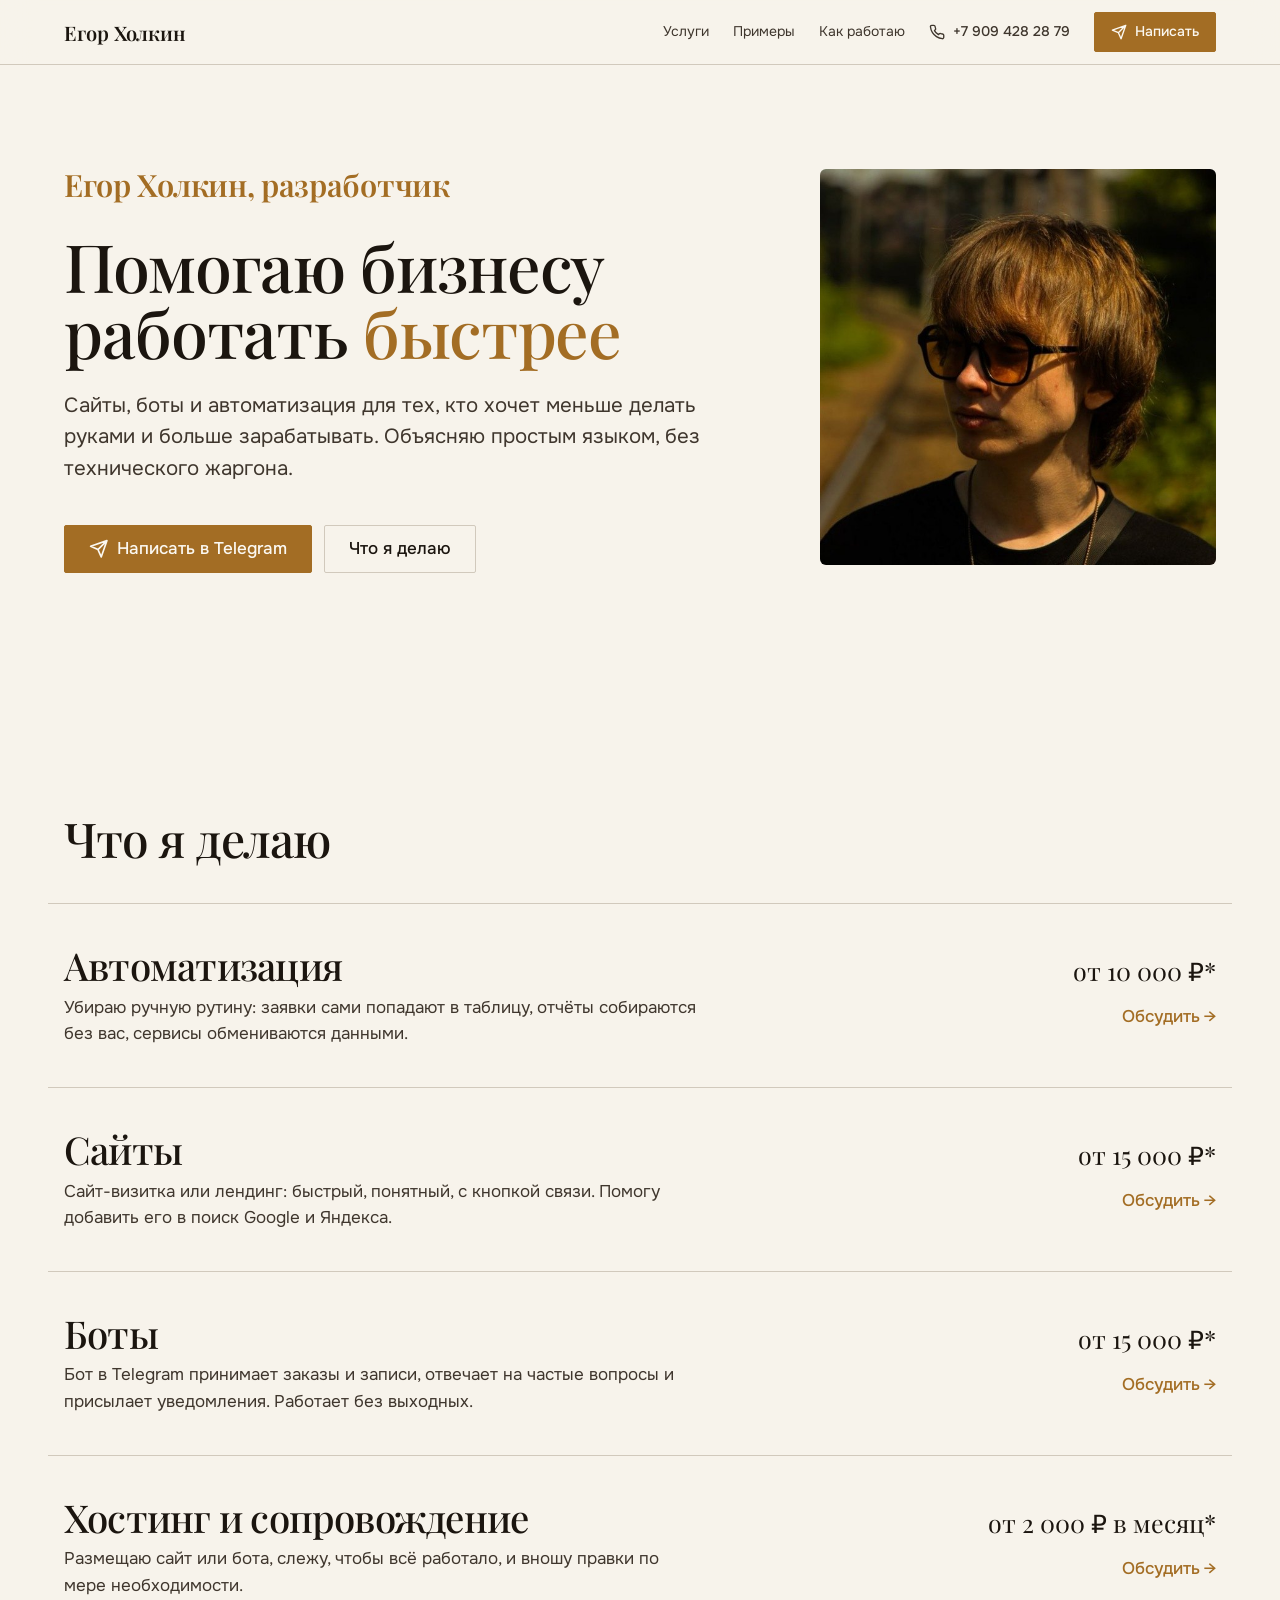
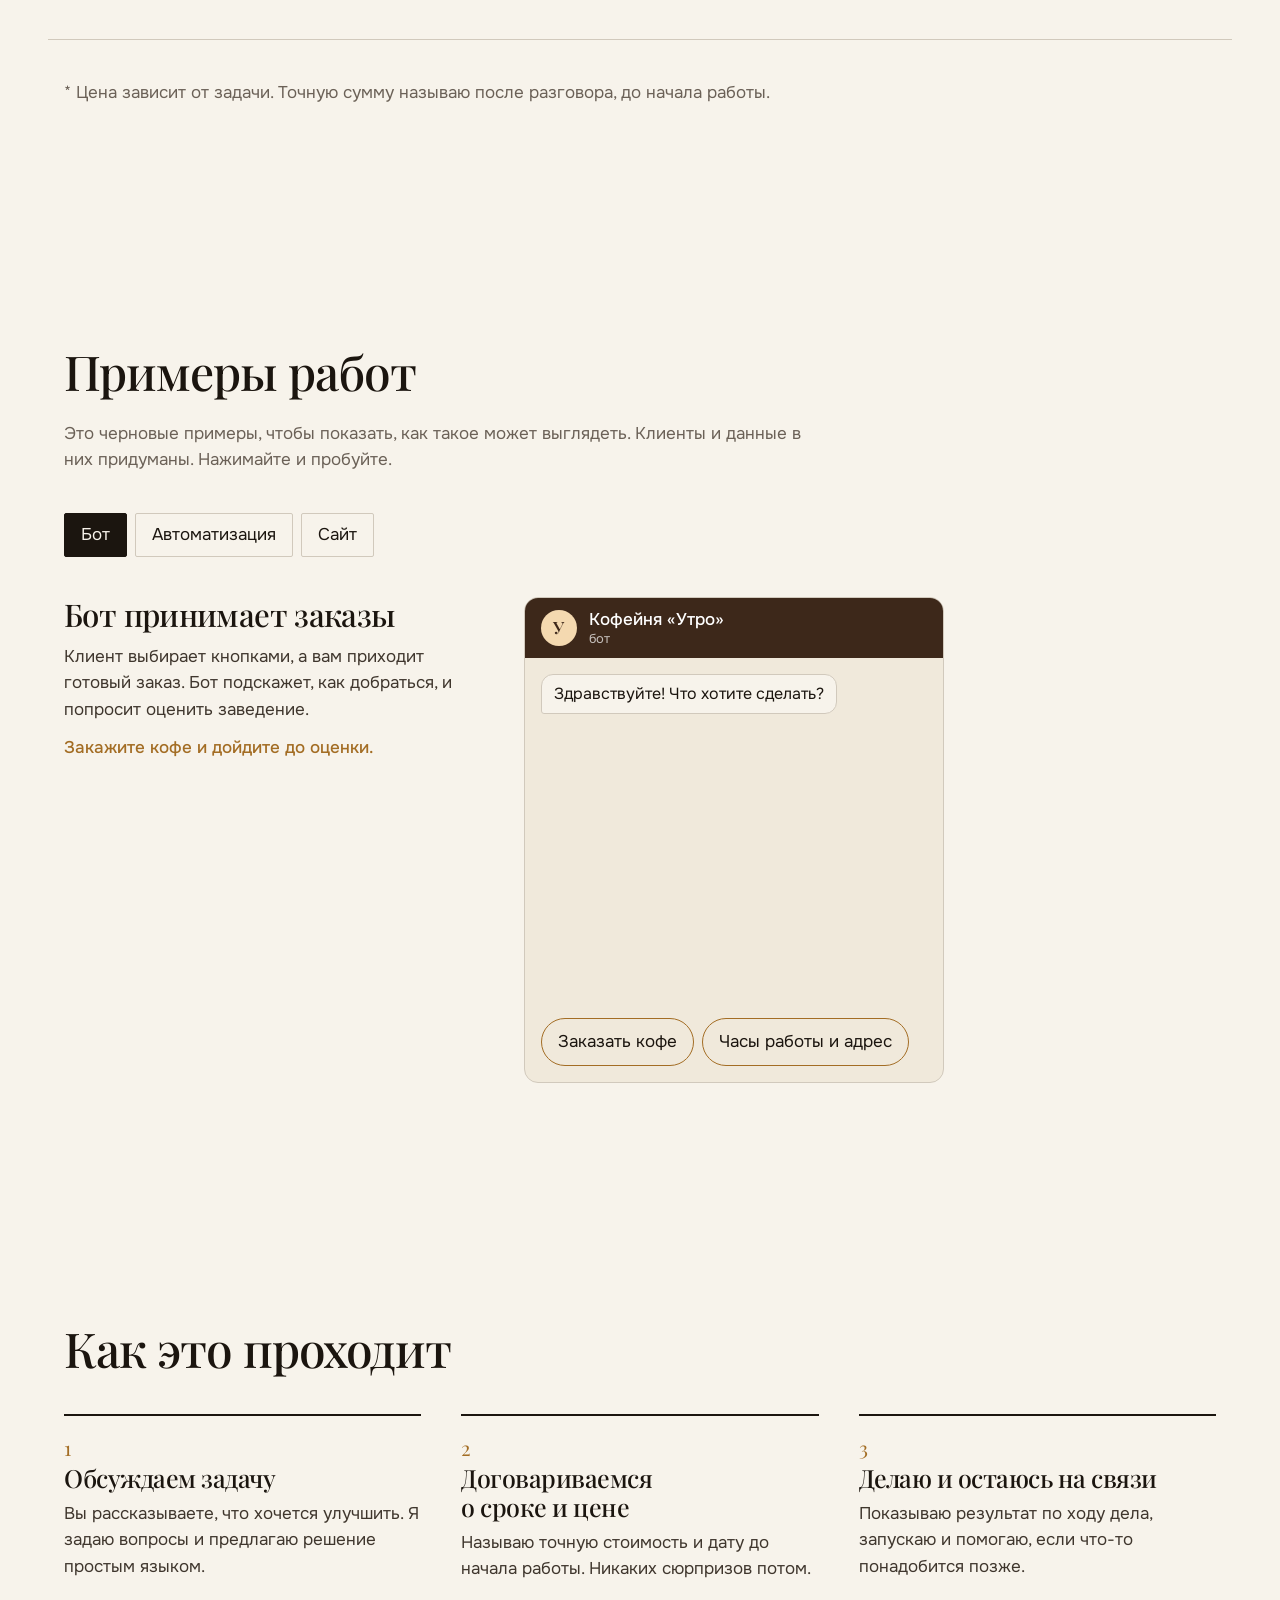
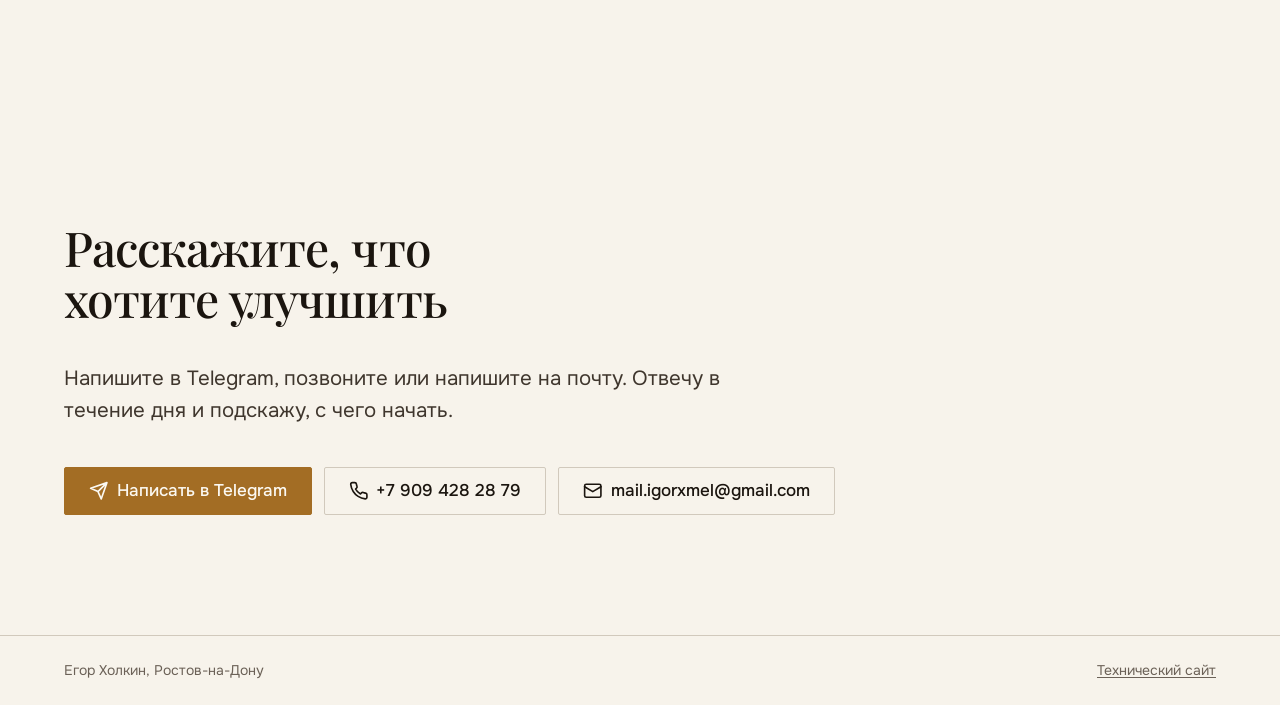
==== business/index.html @ 06a05d6a "Business mobile: two-line headline, demo-first examples, stepwise automation, phone-only site mock C" ====
<!doctype html>
<html lang="ru">
<head>
<meta charset="utf-8">
<meta name="viewport" content="width=device-width, initial-scale=1">
<title>Егор Холкин, разработчик. Помогаю бизнесу работать быстрее</title>
<meta name="description" content="Сайты, боты в Telegram, автоматизация и сопровождение для бизнеса. Объясняю простым языком, цену и срок называю до начала работы.">
<link rel="canonical" href="https://igorxmel.github.io/business/">
<meta property="og:type" content="website">
<meta property="og:url" content="https://igorxmel.github.io/business/">
<meta property="og:title" content="Егор Холкин, разработчик. Помогаю бизнесу работать быстрее">
<meta property="og:description" content="Сайты, боты в Telegram, автоматизация и сопровождение для бизнеса.">
<meta property="og:image" content="https://igorxmel.github.io/assets/og-business.jpg">
<meta property="og:site_name" content="IgorXmel">
<meta name="twitter:card" content="summary_large_image">
<meta name="twitter:image" content="https://igorxmel.github.io/assets/og-business.jpg">
<link rel="icon" href="/assets/favicon.png" type="image/png" sizes="96x96">
<link rel="apple-touch-icon" href="/assets/apple-touch-icon.png">
<link rel="preconnect" href="https://fonts.googleapis.com">
<link rel="preconnect" href="https://fonts.gstatic.com" crossorigin>
<link href="https://fonts.googleapis.com/css2?family=Libre+Bodoni:wght@400..700&family=Playfair+Display:wght@400..700&family=Onest:wght@400..600&family=Fraunces:opsz,wght@9..144,500..700&display=swap" rel="stylesheet">
<link rel="stylesheet" href="/scale.css?v=1793562772146"><link rel="stylesheet" href="/base.css?v=1793562772146"><link rel="stylesheet" href="/business/business.css?v=1793562772146">
<script>document.documentElement.classList.add('js')</script>
</head>
<body>
<svg width="0" height="0" style="position:absolute" aria-hidden="true" focusable="false"><symbol id="i-phone" viewBox="0 0 24 24" fill="none" stroke="currentColor" stroke-width="2" stroke-linecap="round" stroke-linejoin="round"><path d="M22 16.92v3a2 2 0 0 1-2.18 2 19.79 19.79 0 0 1-8.63-3.07 19.5 19.5 0 0 1-6-6 19.79 19.79 0 0 1-3.07-8.67A2 2 0 0 1 4.11 2h3a2 2 0 0 1 2 1.72 12.84 12.84 0 0 0 .7 2.81 2 2 0 0 1-.45 2.11L8.09 9.91a16 16 0 0 0 6 6l1.27-1.27a2 2 0 0 1 2.11-.45 12.84 12.84 0 0 0 2.81.7A2 2 0 0 1 22 16.92z"/></symbol><symbol id="i-tg" viewBox="0 0 24 24" fill="none" stroke="currentColor" stroke-width="2" stroke-linecap="round" stroke-linejoin="round"><path d="M22 2 11 13M22 2l-7 20-4-9-9-4 20-7z"/></symbol><symbol id="i-mail" viewBox="0 0 24 24" fill="none" stroke="currentColor" stroke-width="2" stroke-linecap="round" stroke-linejoin="round"><rect x="2" y="4" width="20" height="16" rx="2"/><path d="m22 7-10 6L2 7"/></symbol></svg>
<header class="nav"><div class="container nav-in"><a class="mark" href="#top">Егор Холкин</a><nav><a class="lnk" href="#services">Услуги</a><a class="lnk" href="#examples">Примеры</a><a class="lnk" href="#how">Как работаю</a><a class="nav-tel" href="tel:+79094282879" aria-label="Позвонить: +7 909 428 28 79"><svg class="ico" aria-hidden="true"><use href="#i-phone"/></svg><span>+7 909 428 28 79</span></a><a class="btn btn-sm" href="https://t.me/IgorXmel"><svg class="ico" aria-hidden="true"><use href="#i-tg"/></svg>Написать</a></nav></div></header><main><section class="hero" id="top"><div class="container hero-in"><div class="hero-text"><p class="eyebrow">Егор Холкин, разработчик</p><h1><span class="ln">Помогаю бизнесу</span><span class="ln">работать <span class="rot"><span class="rw on">быстрее</span><span class="rw" aria-hidden="true">надёжнее</span><span class="rw" aria-hidden="true">проще</span><span class="rw" aria-hidden="true">выгоднее</span><span class="rw" aria-hidden="true">спокойнее</span></span></span></h1><p class="lead">Сайты, боты и автоматизация для тех, кто хочет меньше делать руками и больше зарабатывать. Объясняю простым языком, без технического жаргона.</p><div class="actions"><a class="btn btn-primary" href="https://t.me/IgorXmel"><svg class="ico" aria-hidden="true"><use href="#i-tg"/></svg>Написать в Telegram</a><a class="btn" href="#services">Что я делаю</a></div></div><img class="photo" src="/assets/egor.jpg" width="640" height="640" alt="Егор Холкин"></div></section><section class="sec" id="services"><div class="container"><h2>Что я делаю</h2><ul class="svc"><li><h3>Автоматизация</h3><p>Убираю ручную рутину: заявки сами попадают в таблицу, отчёты собираются без вас, сервисы обмениваются данными.</p><div class="svc-side"><span class="price">от 10 000 ₽*</span><a class="ask" href="https://t.me/IgorXmel">Обсудить <span aria-hidden="true">→</span></a></div></li><li><h3>Сайты</h3><p>Сайт-визитка или лендинг: быстрый, понятный, с кнопкой связи. Помогу добавить его в поиск Google и Яндекса.</p><div class="svc-side"><span class="price">от 15 000 ₽*</span><a class="ask" href="https://t.me/IgorXmel">Обсудить <span aria-hidden="true">→</span></a></div></li><li><h3>Боты</h3><p>Бот в Telegram принимает заказы и записи, отвечает на частые вопросы и присылает уведомления. Работает без выходных.</p><div class="svc-side"><span class="price">от 15 000 ₽*</span><a class="ask" href="https://t.me/IgorXmel">Обсудить <span aria-hidden="true">→</span></a></div></li><li><h3>Хостинг и сопровождение</h3><p>Размещаю сайт или бота, слежу, чтобы всё работало, и вношу правки по мере необходимости.</p><div class="svc-side"><span class="price">от 2 000 ₽ в месяц*</span><a class="ask" href="https://t.me/IgorXmel">Обсудить <span aria-hidden="true">→</span></a></div></li></ul><p class="note">* Цена зависит от задачи. Точную сумму называю после разговора, до начала работы.</p></div></section><section class="sec" id="examples"><div class="container"><h2>Примеры работ</h2><p class="note-top">Это черновые примеры, чтобы показать, как такое может выглядеть. Клиенты и данные в них придуманы. Нажимайте и пробуйте.</p>
<div class="tabs" role="tablist" aria-label="Примеры работ">
<button type="button" role="tab" id="t-bot" aria-controls="p-bot" aria-selected="true">Бот</button>
<button type="button" role="tab" id="t-flow" aria-controls="p-flow" aria-selected="false" tabindex="-1">Автоматизация</button>
<button type="button" role="tab" id="t-site" aria-controls="p-site" aria-selected="false" tabindex="-1">Сайт</button>
</div>

<div class="panel" id="p-bot" role="tabpanel" aria-labelledby="t-bot"><div class="demo-text"><h3>Бот принимает заказы</h3><p>Клиент выбирает кнопками, а вам приходит готовый заказ. Бот подскажет, как добраться, и попросит оценить заведение.</p><p class="hint">Закажите кофе и дойдите до оценки.</p></div>
<div class="chat"><div class="chat-head"><span class="chat-ava">У</span><div>Кофейня «Утро»<small>бот</small></div></div><div class="chat-log" aria-live="polite"></div><div class="chat-keys"></div></div></div>

<div class="panel wide" id="p-flow" role="tabpanel" aria-labelledby="t-flow" hidden><div class="demo-text"><h3>Заявки идут сами</h3><p>Клиент оставляет заявку на сайте, она сама попадает в таблицу, а руководитель получает сообщение в Telegram с кнопками действий.</p></div>
<div class="flow"><p class="flow-hint">Нажмите «Записаться» на сайте.</p><div class="flow-tabs" role="group" aria-label="Шаги"><button type="button" class="on" data-i="0">1 Сайт</button><button type="button" data-i="1">2 Таблица</button><button type="button" data-i="2">3 Telegram</button></div><div class="flow-row">
<div class="card cur" style="--c:oklch(0.58 0.11 70)"><div class="card-h"><i></i>Сайт</div><div class="mini"><div class="mini-top"><b>Утро</b><span>Меню</span></div><h4>Дегустация в субботу</h4><div class="field">Анна</div><div class="field">+7 900 000 00 00</div><button type="button" class="mini-btn">Записаться</button></div></div>
<div class="wire"><i></i></div>
<div class="card" style="--c:#1e8e3e"><div class="card-h"><i></i>Таблица</div><div class="sheet"><div class="sheet-bar">Заявки</div><table><thead><tr><th>Имя</th><th>Телефон</th><th>Статус</th></tr></thead><tbody><tr><td>Игорь</td><td>+7 900 111 22 33</td><td><span class="tag">Принята</span></td></tr><tr><td>Мария</td><td>+7 900 444 55 66</td><td><span class="tag">Принята</span></td></tr></tbody></table></div></div>
<div class="wire"><i></i></div>
<div class="card" style="--c:#2aabee"><div class="card-h"><i></i>Telegram</div><div class="tg"><div class="tg-head">Бот заявок</div><div class="tg-log" aria-live="polite"></div></div></div>
</div><button type="button" class="flow-reset">Сначала</button></div></div>

<div class="panel" id="p-site" role="tabpanel" aria-labelledby="t-site" hidden><div class="demo-text"><h3>Сайт, который удобно читать</h3><p>Быстрый и понятный сайт с кнопкой связи. Одинаково хорошо выглядит на компьютере и на телефоне. Это пример кофейни, у вашего бизнеса будет свой стиль.</p><div class="seg" role="group" aria-label="Устройство"><button type="button" class="on" data-view="desktop" aria-pressed="true">Компьютер</button><button type="button" data-view="phone" aria-pressed="false">Телефон</button></div></div>
<div class="stage"><div class="browser" data-view="desktop"><div class="browser-bar"><i class="r"></i><i class="y"></i><i class="g"></i><span>utro-cafe.ru</span></div>
<div class="cafe"><div class="cafe-nav"><span class="cafe-logo"><svg viewBox="0 0 24 24" aria-hidden="true"><circle cx="12" cy="12" r="12" fill="#3b2417"/><path d="M7 10h9v3.500a4.500 4.500 0 0 1-9 0zM16 11h1.500a1.500 1.500 0 0 1 0 3H16" fill="none" stroke="#f4d9b0" stroke-width="1.600" stroke-linecap="round"/></svg>Утро</span><span class="cafe-links"><span>Меню</span><span>Адрес</span><span>Бронь</span></span></div>
<div class="cafe-hero"><div class="cafe-copy"><small>Кофейня у дома</small><h4>Кофе, который ждёшь с утра</h4><p>Обжариваем сами, варим за минуту и наливаем с улыбкой.</p><span class="cafe-btn">Заказать кофе</span></div><div class="cafe-pic"><svg class="cup" viewBox="0 0 120 110" aria-hidden="true" style="--coffee:#6b3f22"><path class="steam" d="M44 22c-6-8 6-12 0-20M60 24c-6-8 6-12 0-22M76 22c-6-8 6-12 0-20"/><ellipse cx="60" cy="98" rx="50" ry="9" fill="#e9dccb"/><path d="M26 44h68v22c0 18-12 30-34 30S26 84 26 66z" fill="#fff"/><path d="M94 52c14-2 18 18 0 22" fill="none" stroke="#fff" stroke-width="7" stroke-linecap="round"/><ellipse cx="60" cy="44" rx="34" ry="8" fill="#f3ebe0"/><ellipse cx="60" cy="45" rx="28" ry="5.5" fill="var(--coffee)"/><ellipse cx="60" cy="45" rx="20" ry="3.600" fill="#e9d3b4" opacity=".85"/></svg><i class="bean b1"></i><i class="bean b2"></i><i class="bean b3"></i></div></div>
<div class="cafe-menu"><div><svg class="cup" viewBox="0 0 120 110" aria-hidden="true" style="--coffee:#6b3f22"><path class="steam" d="M44 22c-6-8 6-12 0-20M60 24c-6-8 6-12 0-22M76 22c-6-8 6-12 0-20"/><ellipse cx="60" cy="98" rx="50" ry="9" fill="#e9dccb"/><path d="M26 44h68v22c0 18-12 30-34 30S26 84 26 66z" fill="#fff"/><path d="M94 52c14-2 18 18 0 22" fill="none" stroke="#fff" stroke-width="7" stroke-linecap="round"/><ellipse cx="60" cy="44" rx="34" ry="8" fill="#f3ebe0"/><ellipse cx="60" cy="45" rx="28" ry="5.5" fill="var(--coffee)"/><ellipse cx="60" cy="45" rx="20" ry="3.600" fill="#e9d3b4" opacity=".85"/></svg><b>Капучино</b><span>180 ₽</span></div><div><svg class="cup" viewBox="0 0 120 110" aria-hidden="true" style="--coffee:#8a5a36"><path class="steam" d="M44 22c-6-8 6-12 0-20M60 24c-6-8 6-12 0-22M76 22c-6-8 6-12 0-20"/><ellipse cx="60" cy="98" rx="50" ry="9" fill="#e9dccb"/><path d="M26 44h68v22c0 18-12 30-34 30S26 84 26 66z" fill="#fff"/><path d="M94 52c14-2 18 18 0 22" fill="none" stroke="#fff" stroke-width="7" stroke-linecap="round"/><ellipse cx="60" cy="44" rx="34" ry="8" fill="#f3ebe0"/><ellipse cx="60" cy="45" rx="28" ry="5.5" fill="var(--coffee)"/><path d="M60 41.5c-5 1.5-5 6 0 7 5-1 5-5.500 0-7z" fill="#f6e7d2" opacity=".9"/></svg><b>Латте</b><span>210 ₽</span></div><div><svg class="cup" viewBox="0 0 120 110" aria-hidden="true" style="--coffee:#2e1a10"><path class="steam" d="M44 22c-6-8 6-12 0-20M60 24c-6-8 6-12 0-22M76 22c-6-8 6-12 0-20"/><ellipse cx="60" cy="98" rx="50" ry="9" fill="#e9dccb"/><path d="M26 44h68v22c0 18-12 30-34 30S26 84 26 66z" fill="#fff"/><path d="M94 52c14-2 18 18 0 22" fill="none" stroke="#fff" stroke-width="7" stroke-linecap="round"/><ellipse cx="60" cy="44" rx="34" ry="8" fill="#f3ebe0"/><ellipse cx="60" cy="45" rx="28" ry="5.5" fill="var(--coffee)"/></svg><b>Эспрессо</b><span>140 ₽</span></div></div>
<div class="cafe-info"><span><svg viewBox="0 0 24 24" aria-hidden="true"><path d="M12 21s-7-6.200-7-11a7 7 0 0 1 14 0c0 4.800-7 11-7 11z"/><circle cx="12" cy="10" r="2.500"/></svg>ул. Садовая, 5</span><span><svg viewBox="0 0 24 24" aria-hidden="true"><circle cx="12" cy="12" r="9"/><path d="M12 7v5l3 2"/></svg>8:00 – 21:00</span><span><svg viewBox="0 0 24 24" aria-hidden="true"><path d="M22 16.920v3a2 2 0 0 1-2.180 2 19.790 19.790 0 0 1-8.630-3.070 19.500 19.500 0 0 1-6-6A19.790 19.790 0 0 1 2.120 4.180 2 2 0 0 1 4.110 2h3a2 2 0 0 1 2 1.720c.13.960.36 1.900.7 2.810a2 2 0 0 1-.45 2.110L8.090 9.910a16 16 0 0 0 6 6l1.270-1.270a2 2 0 0 1 2.110-.45c.91.340 1.850.570 2.810.700A2 2 0 0 1 22 16.920z"/></svg>+7 900 000 00 00</span></div></div></div></div></div>
</div></section><section class="sec" id="how"><div class="container"><h2>Как это проходит</h2><ol class="steps"><li style="--d:0ms"><span class="idx">1</span><h3>Обсуждаем задачу</h3><p>Вы рассказываете, что хочется улучшить. Я задаю вопросы и предлагаю решение простым языком.</p></li><li style="--d:160ms"><span class="idx">2</span><h3>Договариваемся о сроке и цене</h3><p>Называю точную стоимость и дату до начала работы. Никаких сюрпризов потом.</p></li><li style="--d:320ms"><span class="idx">3</span><h3>Делаю и остаюсь на связи</h3><p>Показываю результат по ходу дела, запускаю и помогаю, если что-то понадобится позже.</p></li></ol></div></section><section class="sec cta" id="contact"><div class="container"><h2>Расскажите, что хотите улучшить</h2><p class="lead">Напишите в Telegram, позвоните или напишите на почту. Отвечу в течение дня и подскажу, с чего начать.</p><div class="actions"><a class="btn btn-primary" href="https://t.me/IgorXmel"><svg class="ico" aria-hidden="true"><use href="#i-tg"/></svg>Написать в Telegram</a><a class="btn" href="tel:+79094282879"><svg class="ico" aria-hidden="true"><use href="#i-phone"/></svg>+7 909 428 28 79</a><a class="btn" href="mailto:mail.igorxmel@gmail.com"><svg class="ico" aria-hidden="true"><use href="#i-mail"/></svg>mail.igorxmel@gmail.com</a></div></div></section></main><footer class="foot"><div class="container foot-in"><span>Егор Холкин, Ростов-на-Дону</span><a href="/">Технический сайт</a></div></footer><div class="dock" id="dock"><a class="btn btn-primary" href="https://t.me/IgorXmel"><svg class="ico" aria-hidden="true"><use href="#i-tg"/></svg>Написать</a><a class="btn dock-tel" href="tel:+79094282879" aria-label="Позвонить: +7 909 428 28 79"><svg class="ico" aria-hidden="true"><use href="#i-phone"/></svg><span>Позвонить</span></a></div>
<script src="/business/business.js?v=1793562772146"></script>
</body>
</html>
---- scale.css ----
:root {
  --space-3xs: 2px; --space-2xs: 4px; --space-xs: 8px; --space-sm: 12px; --space-md: 16px; --space-lg: 24px; --space-xl: 40px; --space-2xl: 64px; --space-3xl: 96px; --space-4xl: 144px;
  --text-xs: 0.8125rem; --text-sm: 0.875rem; --text-md: 1rem; --text-lg: 1.25rem; --text-xl: 1.5625rem; --text-2xl: 1.953rem; --text-3xl: 2.441rem;
  --text-display-s: clamp(2.25rem, 4vw + 0.5rem, 3.75rem); --text-display: clamp(2.75rem, 5vw + 1rem, 5.25rem);
  --text-section: clamp(2rem, 2.5vw + 1rem, 3.5rem); --text-title: clamp(1.25rem, 0.75vw + 0.875rem, 1.625rem); --text-lead: clamp(1.125rem, 0.35vw + 1rem, 1.375rem);
  --ease-out: cubic-bezier(0.16, 1, 0.3, 1); --ease-in: cubic-bezier(0.7, 0, 0.84, 0); --ease-in-out: cubic-bezier(0.65, 0, 0.35, 1);
  --dur-micro: 120ms; --dur-short: 220ms; --dur-long: 420ms;
  --container: 1440px; --gutter: 64px; --gap-columns: 32px; --section-gap-s: 120px; --section-gap: 144px; --section-gap-l: 176px;
  --z-base: 1; --z-raised: 10; --z-dropdown: 100; --z-sticky: 200; --z-sticky-nav: 300; --z-modal: 400; --z-toast: 500; --z-tooltip: 600;
  --radius-card: 2px; --radius-pill: 999px; --rule-hair: 1px; --shadow-card: none;
  --tracking-display: -0.02em;
}
---- base.css ----
*, *::before, *::after { box-sizing: border-box; }
html, body { overflow-x: clip; }
html { scrollbar-color: var(--color-muted) var(--color-paper); scroll-padding-top: var(--space-3xl); }
body { margin: 0; background: var(--color-paper); color: var(--color-ink); font-family: var(--font-body); font-size: var(--text-md); line-height: 1.55; -webkit-font-smoothing: antialiased; caret-color: var(--color-accent); }
::selection { background: color-mix(in oklab, var(--color-accent) 22%, transparent); color: var(--color-ink); }
:focus-visible { outline: 2px solid var(--color-focus); outline-offset: 2px; }
a { color: inherit; text-decoration-thickness: 1px; text-underline-offset: 0.16em; }
h1, h2, h3 { margin: 0; font-family: var(--font-display); font-synthesis: none; overflow-wrap: break-word; min-width: 0; text-wrap: balance; }
p { margin: 0; text-wrap: pretty; }
p:not([class]) { max-width: 65ch; }
img, video { max-width: 100%; height: auto; display: block; }
svg { display: block; }
[hidden] { display: none !important; }
button, input, select, textarea { font: inherit; }
.container { width: 100%; max-width: var(--container); margin-inline: auto; padding-inline: var(--gutter); box-sizing: border-box; }
.num, .figure, td.num { font-variant-numeric: tabular-nums; }
.visually-hidden { position: absolute; width: 1px; height: 1px; overflow: hidden; clip-path: inset(50%); white-space: nowrap; }
[data-slot] { position: relative; overflow: hidden; background: linear-gradient(160deg, var(--color-paper-2, var(--color-paper)), var(--color-paper-3, var(--color-paper))); }
[data-slot] > img { position: absolute; inset: 0; width: 100%; height: 100%; object-fit: cover; z-index: 1; }
[data-slot]:has(> img) > :not(img):not([data-keep]) { display: none !important; }
@media (max-width: 60rem) { :root { --gutter: 24px; --section-gap-s: 80px; --section-gap: 96px; --section-gap-l: 120px; } }
@media (max-width: 40rem) { :root { --gutter: 16px; --section-gap-s: 56px; --section-gap: 72px; --section-gap-l: 96px; --gap-columns: 16px; } }
@media (prefers-reduced-motion: reduce) { *:not(.keep-motion), *:not(.keep-motion)::before, *:not(.keep-motion)::after { animation-duration: 0.01ms !important; animation-iteration-count: 1 !important; transition-duration: 0.01ms !important; scroll-behavior: auto !important; } }
---- business/business.css ----
:root { --font-display: "Playfair Display", "Libre Bodoni", ui-serif, serif; --font-body: "Onest", ui-sans-serif, sans-serif; --radius-btn: 2px;
  --color-paper: oklch(0.965 0.012 85); --color-paper-2: oklch(0.935 0.02 82); --color-ink: oklch(0.2 0.015 70); --color-ink-2: oklch(0.34 0.02 70); --color-muted: oklch(0.5 0.02 70); --color-rule: oklch(0.84 0.02 80); --color-accent: oklch(0.58 0.11 70); --color-accent-ink: oklch(0.98 0.01 85); --color-focus: oklch(0.5 0.14 70); }
body { font-size: 1.0625rem; }
h1, h2, h3 { font-weight: 500; letter-spacing: -0.02em; }
.btn { display: inline-flex; align-items: center; min-height: 48px; padding: 0 var(--space-lg); border: 1px solid var(--color-rule); border-radius: var(--radius-btn); color: var(--color-ink); text-decoration: none; font-weight: 500; transition: background var(--dur-short), border-color var(--dur-short); }
.btn:hover { border-color: var(--color-accent); }
.btn-primary { background: var(--color-accent); border-color: var(--color-accent); color: var(--color-accent-ink); }
.btn-primary:hover { background: color-mix(in oklab, var(--color-accent) 88%, white); }
.btn-sm { min-height: 40px; padding: 0 var(--space-md); background: var(--color-accent); border-color: var(--color-accent); color: var(--color-accent-ink); }

.nav { position: sticky; top: 0; z-index: 10; background: color-mix(in oklab, var(--color-paper) 82%, transparent); -webkit-backdrop-filter: blur(16px); backdrop-filter: blur(16px); border-bottom: 1px solid var(--color-rule); }
.nav-in { display: flex; align-items: center; justify-content: space-between; min-height: 64px; }
.nav nav { display: flex; align-items: center; gap: var(--space-lg); font-size: var(--text-sm); }
.nav nav a:not(.btn) { text-decoration: none; color: var(--color-ink-2); }
.mark { font-family: var(--font-display); font-weight: 600; font-size: 1.25rem; text-decoration: none; }
@media (max-width: 40rem) { .nav nav a:not(.btn) { display: none; } }

.hero { padding-block: var(--space-3xl) var(--section-gap-s); }
.hero-in { display: grid; grid-template-columns: 7fr 4fr; gap: var(--space-2xl); align-items: center; }
.eyebrow { color: var(--color-accent); font-weight: 500; margin-bottom: var(--space-md); }
.hero h1 { font-size: clamp(2.6rem, 5.2vw, 5rem); line-height: 1; }
.lead { margin-top: var(--space-lg); font-size: var(--text-lead); color: var(--color-ink-2); max-width: 36em; }
.actions { display: flex; flex-wrap: wrap; gap: var(--space-sm); margin-top: var(--space-xl); }
.photo { width: 100%; aspect-ratio: 1; object-fit: cover; border-radius: 6px; }
@media (max-width: 48rem) { .hero { padding-block: var(--space-xl) var(--space-2xl); } .hero-in { grid-template-columns: 1fr; gap: var(--space-xl); } .photo { max-width: 260px; order: -1; } .actions .btn { flex: 1 1 100%; justify-content: center; } }

.sec { padding-block: var(--section-gap-s); }
.sec h2 { font-size: var(--text-section); line-height: 1.05; margin-bottom: var(--space-xl); }
.svc, .steps { list-style: none; margin: 0; padding: 0; }
.svc p, .steps p { color: var(--color-ink-2); margin-top: var(--space-xs); }
.idx { font-family: var(--font-display); color: var(--color-accent); font-size: var(--text-lg); }
.note { margin-top: var(--space-xl); color: var(--color-muted); }
.cta h2 { max-width: 14em; }
.foot { border-top: 1px solid var(--color-rule); padding-block: var(--space-lg); color: var(--color-muted); font-size: var(--text-sm); }
.foot-in { display: flex; justify-content: space-between; gap: var(--space-md); flex-wrap: wrap; }

.svc li { display: grid; grid-template-columns: 1fr auto; column-gap: var(--space-xl); padding-block: var(--space-xl); border-top: 1px solid var(--color-rule); }
.svc li:last-child { border-bottom: 1px solid var(--color-rule); }
.svc .idx { display: none; }
.svc h3 { font-size: clamp(1.75rem, 3vw, 2.75rem); line-height: 1.1; grid-column: 1; }
.svc p { grid-column: 1; max-width: 38em; }
.svc .price { grid-column: 2; grid-row: 1 / span 2; align-self: center; font-family: var(--font-display); font-size: var(--text-xl); }
.steps { display: grid; grid-template-columns: repeat(3, 1fr); gap: var(--space-xl); }
.steps li { padding-top: var(--space-md); border-top: 2px solid var(--color-ink); }
.steps h3 { font-size: var(--text-xl); line-height: 1.15; }
@media (max-width: 48rem) { .svc li { grid-template-columns: 1fr; } .svc .price { grid-column: 1; grid-row: auto; margin-top: var(--space-sm); } .steps { grid-template-columns: 1fr; gap: var(--space-lg); } .svc li { padding-block: var(--space-lg); } }

.eyebrow { font-family: var(--font-display); font-weight: 600; font-size: clamp(1.5rem, 2.4vw, 2.25rem); letter-spacing: -0.01em; margin-bottom: var(--space-lg); }
.rot { display: inline-grid; vertical-align: bottom; color: var(--color-accent); }
.rw { grid-area: 1 / 1; opacity: 0; transform: translateY(0.35em); transition: opacity 420ms var(--ease-out), transform 420ms var(--ease-out); }
.rw.on { opacity: 1; transform: none; }
.rw.out { opacity: 0; transform: translateY(-0.35em); }
.actions .btn { white-space: nowrap; }
/* значки */
.ico { width: 1.15em; height: 1.15em; flex: none; }
.btn { gap: var(--space-xs); }
.nav-tel { display: inline-flex; align-items: center; gap: var(--space-xs); color: var(--color-ink); font-weight: 500; text-decoration: none; white-space: nowrap; }
.nav-tel:hover { color: var(--color-accent); }
@media (max-width: 40rem) { .nav nav a.lnk { display: none; } .nav nav a.nav-tel { display: inline-flex; } .nav-tel span { display: none; } .nav-tel { justify-content: center; width: 40px; height: 40px; border: 1px solid var(--color-rule); border-radius: var(--radius-btn); } .nav nav { gap: var(--space-sm); } }
@media (max-width: 64rem) and (min-width: 40.01rem) { .nav nav a.lnk { display: none; } }

/* появление */
.js .rv { opacity: 0; transform: translateY(18px); transition: opacity 700ms var(--ease-out), transform 700ms var(--ease-out); transition-delay: var(--d, 0ms); }
.js .rv.in { opacity: 1; transform: none; }
@media (prefers-reduced-motion: reduce) { .js .rv { opacity: 1; transform: none; transition: none; } }

/* услуги: подсветка строки и «Обсудить» */
.svc-side { grid-column: 2; grid-row: 1 / span 2; align-self: center; display: grid; justify-items: end; gap: var(--space-2xs); }
.svc .svc-side .price { grid-column: auto; grid-row: auto; }
.ask { display: inline-flex; align-items: center; gap: var(--space-2xs); min-height: 44px; color: var(--color-accent); font-weight: 500; text-decoration: none; }
.ask span { transition: transform var(--dur-short) var(--ease-out); }
.ask:hover span { transform: translateX(4px); }
.svc li { margin-inline: calc(var(--space-md) * -1); padding-inline: var(--space-md); transition: background var(--dur-short) var(--ease-out); }
.svc h3 { transition: color var(--dur-short) var(--ease-out); }
@media (hover: hover) { .svc li:hover { background: color-mix(in oklab, var(--color-accent) 7%, transparent); } .svc li:hover h3 { color: var(--color-accent); } }
@media (max-width: 48rem) { .svc-side { grid-column: 1; grid-row: auto; justify-items: start; margin-top: var(--space-sm); } }

/* шаги: линия заполняется */
.steps li { position: relative; border-top: 2px solid var(--color-rule); }
.steps li::before { content: ""; position: absolute; left: 0; right: 0; top: -2px; height: 2px; background: var(--color-ink); transform: scaleX(0); transform-origin: left; transition: transform 900ms var(--ease-out); transition-delay: var(--d, 0ms); }
.steps li.in::before, html:not(.js) .steps li::before { transform: none; }
@media (prefers-reduced-motion: reduce) { .steps li::before { transform: none; transition: none; } }

/* примеры */
.note-top { margin: calc(var(--space-md) * -1) 0 var(--space-xl); color: var(--color-muted); max-width: 44em; }
.tabs { display: flex; flex-wrap: wrap; gap: var(--space-xs); margin-bottom: var(--space-xl); }
.tabs button, .seg button { font: inherit; cursor: pointer; border: 1px solid var(--color-rule); background: transparent; color: var(--color-ink); border-radius: var(--radius-btn); min-height: 44px; padding: 0 var(--space-md); transition: background var(--dur-short) var(--ease-out), border-color var(--dur-short) var(--ease-out), color var(--dur-short) var(--ease-out); }
.tabs button:hover, .seg button:hover { border-color: var(--color-accent); }
.tabs button[aria-selected="true"], .seg button.on { background: var(--color-ink); border-color: var(--color-ink); color: var(--color-paper); }
.panel { display: grid; grid-template-columns: 4fr 7fr; gap: var(--space-2xl); align-items: start; }
.panel.wide { grid-template-columns: 1fr; gap: var(--space-xl); }
.panel.wide .demo-text { max-width: 44em; }
.panel[hidden] { display: none; }
.demo-text h3 { font-size: var(--text-2xl); line-height: 1.1; }
.demo-text p { margin-top: var(--space-sm); color: var(--color-ink-2); }
.demo-text .hint { color: var(--color-accent); font-weight: 500; }
@media (max-width: 60rem) { .panel { grid-template-columns: 1fr; gap: var(--space-lg); } }
@keyframes pop { from { opacity: 0; transform: translateY(8px) scale(.98); } }

/* бот */
.chat { max-width: 420px; width: 100%; border: 1px solid var(--color-rule); border-radius: 14px; background: var(--color-paper-2); overflow: hidden; }
.chat-head { display: flex; align-items: center; gap: var(--space-sm); padding: var(--space-sm) var(--space-md); background: oklch(0.3 0.04 55); color: #fff; font-weight: 500; line-height: 1.2; }
.chat-head small { display: block; opacity: .7; font-weight: 400; font-size: var(--text-xs); }
.chat-ava { display: grid; place-items: center; width: 36px; height: 36px; border-radius: 50%; background: #f4d9b0; color: oklch(0.3 0.04 55); font-family: "Fraunces", var(--font-display); font-weight: 600; }
.chat-log { display: flex; flex-direction: column; gap: var(--space-xs); padding: var(--space-md); height: 360px; overflow-y: auto; }
.msg { max-width: 84%; padding: var(--space-xs) var(--space-sm); border-radius: 12px; line-height: 1.4; font-size: var(--text-md); animation: pop 280ms var(--ease-out) both; }
.msg.bot { align-self: flex-start; background: var(--color-paper); border: 1px solid var(--color-rule); border-bottom-left-radius: 3px; }
.msg.me { align-self: flex-end; background: var(--color-accent); color: var(--color-accent-ink); border-bottom-right-radius: 3px; }
.msg.typing { color: var(--color-muted); letter-spacing: .15em; }
.msg.mapmsg { padding: 4px; width: 84%; }
.map { display: block; width: 100%; height: auto; border-radius: 9px; }
.map-cap { display: flex; justify-content: space-between; gap: var(--space-xs); padding: var(--space-2xs) var(--space-2xs) 2px; font-size: var(--text-sm); }
.map-cap span { color: var(--color-muted); }
.chat-keys { display: flex; flex-wrap: wrap; gap: var(--space-xs); padding: 0 var(--space-md) var(--space-md); min-height: 64px; }
.chat-keys button { font: inherit; cursor: pointer; min-height: 44px; padding: 0 var(--space-md); border: 1px solid var(--color-accent); border-radius: 999px; background: transparent; color: var(--color-ink); transition: background var(--dur-short) var(--ease-out); }
.chat-keys button:hover { background: color-mix(in oklab, var(--color-accent) 14%, transparent); }
.chat-keys .star { color: oklch(0.55 0.13 75); }

/* автоматизация */
.flow-row { display: grid; grid-template-columns: 1fr 44px 1fr 44px 1fr; align-items: stretch; }
.card { --c: var(--color-accent); display: flex; flex-direction: column; border: 1px solid var(--color-rule); border-radius: 10px; background: var(--color-paper-2); overflow: hidden; transition: border-color 300ms var(--ease-out), box-shadow 300ms var(--ease-out); }
.card.on { border-color: var(--c); box-shadow: 0 0 0 3px color-mix(in oklab, var(--c) 22%, transparent); }
.card-h { display: flex; align-items: center; gap: var(--space-xs); padding: var(--space-xs) var(--space-md); font-size: var(--text-sm); font-weight: 500; color: var(--color-ink-2); border-bottom: 1px solid var(--color-rule); }
.card-h i { width: 10px; height: 10px; border-radius: 50%; background: var(--c); }
.wire { align-self: center; position: relative; height: 2px; background: var(--color-rule); }
.wire i { position: absolute; left: 0; top: -4px; width: 10px; height: 10px; border-radius: 50%; background: var(--color-accent); opacity: 0; }
.wire.go i { animation: travel 700ms var(--ease-in-out) both; }
@keyframes travel { 0% { left: 0; opacity: 1; } 100% { left: calc(100% - 10px); opacity: 1; } }
@keyframes travel-v { 0% { top: 0; opacity: 1; } 100% { top: calc(100% - 10px); opacity: 1; } }

.mini { flex: 1; display: grid; align-content: start; gap: var(--space-xs); margin: var(--space-md); padding: var(--space-md); border-radius: 8px; background: #fffaf2; color: #3b2417; }
.mini-top { display: flex; justify-content: space-between; font-size: var(--text-xs); color: #8a6d55; }
.mini-top b { font-family: "Fraunces", var(--font-display); font-size: var(--text-md); color: #3b2417; }
.mini h4 { margin: var(--space-2xs) 0; font-family: "Fraunces", var(--font-display); font-weight: 600; font-size: var(--text-lg); line-height: 1.15; }
.field { padding: 9px 12px; border: 1px solid #e6d6c1; border-radius: 6px; background: #fff; font-size: var(--text-sm); }
.mini-btn { font: inherit; font-weight: 600; cursor: pointer; min-height: 44px; border: 0; border-radius: 6px; background: #3b2417; color: #fff; transition: background var(--dur-short) var(--ease-out), transform var(--dur-short) var(--ease-out); }
.mini-btn:hover:not(:disabled) { background: #55341f; transform: translateY(-1px); }
.mini-btn:disabled { background: #2e8b57; cursor: default; }

.sheet { flex: 1; margin: var(--space-md); border: 1px solid #cfe3d4; border-radius: 6px; background: #fff; color: #1f2a22; overflow: hidden; font-size: var(--text-sm); }
.sheet-bar { padding: 8px 12px; background: #e7f4ea; color: #1e6b36; font-weight: 600; font-size: var(--text-xs); }
.sheet table { width: 100%; border-collapse: collapse; }
.sheet th, .sheet td { padding: 8px 10px; text-align: left; border-bottom: 1px solid #e5eee7; white-space: nowrap; }
.sheet th { font-weight: 500; color: #5b6b60; font-size: var(--text-xs); background: #f6faf7; }
.tag { display: inline-block; padding: 2px 8px; border-radius: 999px; background: #e7f4ea; color: #1e6b36; font-size: var(--text-xs); font-weight: 500; transition: background 300ms, color 300ms; }
.tag.new { background: #fff3d6; color: #8a5a00; }
.row-new td { animation: land 800ms var(--ease-out) both; }
.row-new { background: #fffbea; }
@keyframes land { 0% { opacity: 0; transform: translate(-60px, -26px) scale(.92); } 60% { opacity: 1; } 100% { transform: none; } }

.tg { flex: 1; display: flex; flex-direction: column; margin: var(--space-md); border-radius: 8px; background: #e9f1f7; color: #17212b; min-height: 200px; overflow: hidden; }
.tg-head { padding: 8px 12px; background: #2aabee; color: #fff; font-size: var(--text-sm); font-weight: 500; }
.tg-log { flex: 1; display: flex; flex-direction: column; gap: 6px; padding: var(--space-sm); }
.tg-msg { align-self: flex-start; max-width: 92%; padding: 8px 10px; border-radius: 10px 10px 10px 3px; background: #fff; font-size: var(--text-sm); line-height: 1.4; animation: pop 320ms var(--ease-out) both; box-shadow: 0 1px 1px #0001; }
.tg-msg b { display: block; margin-bottom: 2px; }
.tg-keys { display: flex; gap: 6px; align-self: stretch; animation: pop 320ms var(--ease-out) both; }
.tg-keys button { flex: 1; font: inherit; font-size: var(--text-sm); font-weight: 500; cursor: pointer; min-height: 40px; border: 0; border-radius: 8px; background: #2aabee22; color: #1b7fb4; transition: background var(--dur-short) var(--ease-out); }
.tg-keys button:hover { background: #2aabee38; }
.flow-reset { margin-top: var(--space-md); font: inherit; background: none; border: 0; padding: var(--space-xs) 0; min-height: 44px; color: var(--color-muted); cursor: pointer; text-decoration: underline; text-underline-offset: 0.2em; }
.flow-reset:hover { color: var(--color-ink); }
@media (max-width: 60rem) { .flow-row { grid-template-columns: 1fr; } .wire { width: 2px; height: 32px; margin-left: 24px; } .wire i { left: -4px; top: 0; } .wire.go i { animation-name: travel-v; } }

/* сайт */
.seg { display: inline-flex; margin-top: var(--space-md); }
.seg button:first-child { border-radius: var(--radius-btn) 0 0 var(--radius-btn); }
.seg button:last-child { border-radius: 0 var(--radius-btn) var(--radius-btn) 0; margin-left: -1px; }
.stage { display: flex; justify-content: center; padding: var(--space-lg); border-radius: 8px; background: var(--color-paper-2); border: 1px solid var(--color-rule); }
.browser { width: 100%; max-width: 680px; border: 1px solid #d9d4cc; border-radius: 10px; background: #fff; overflow: hidden; box-shadow: 0 10px 30px #0000001a; transition: max-width 500ms var(--ease-out); }
.browser[data-view="phone"] { max-width: 300px; }
.browser-bar { display: flex; align-items: center; gap: 7px; padding: 10px var(--space-sm); background: #f1eee9; border-bottom: 1px solid #e2ddd5; }
.browser-bar i { width: 12px; height: 12px; border-radius: 50%; }
.browser-bar .r { background: #ff5f57; } .browser-bar .y { background: #febc2e; } .browser-bar .g { background: #28c840; }
.browser-bar span { margin-left: var(--space-xs); flex: 1; padding: 3px 12px; border-radius: 6px; background: #fff; font-size: var(--text-xs); color: #7a6e60; }

.cafe { --brown: #3b2417; --cream: #fbf6ef; --terra: #c4623a; background: var(--cream); color: var(--brown); font-family: var(--font-body); }
.cafe-nav { display: flex; align-items: center; justify-content: space-between; padding: 14px 20px; }
.cafe-logo { display: inline-flex; align-items: center; gap: 8px; font-family: "Fraunces", var(--font-display); font-weight: 700; font-size: 1.25rem; }
.cafe-logo svg { width: 28px; height: 28px; }
.cafe-links { display: flex; gap: 18px; font-size: var(--text-sm); color: #7a5a44; }
.cafe-hero { display: grid; grid-template-columns: 1.1fr 1fr; align-items: center; gap: 12px; padding: 12px 20px 24px; }
.cafe-copy small { color: var(--terra); font-weight: 600; font-size: var(--text-xs); letter-spacing: .06em; text-transform: uppercase; }
.cafe-copy h4 { margin: 6px 0 10px; font-family: "Fraunces", var(--font-display); font-weight: 600; font-size: clamp(1.6rem, 3.2vw, 2.3rem); line-height: 1.08; letter-spacing: -0.01em; }
.cafe-copy p { margin: 0 0 16px; color: #6b5444; font-size: var(--text-sm); }
.cafe-btn { display: inline-block; padding: 11px 20px; border-radius: 999px; background: var(--terra); color: #fff; font-weight: 600; font-size: var(--text-sm); }
.cafe-pic { position: relative; display: grid; place-items: center; aspect-ratio: 1; border-radius: 50% 50% 46% 54% / 54% 46% 54% 46%; background: radial-gradient(circle at 35% 30%, #f6d9ae, #e5b882 70%); }
.cafe-pic .cup { width: 72%; }
.bean { position: absolute; width: 14px; height: 9px; border-radius: 50%; background: #4a2c1b; transform: rotate(-30deg); }
.bean::after { content: ""; position: absolute; left: 2px; right: 2px; top: 4px; height: 1px; background: #f3d9b2; opacity: .7; }
.b1 { left: 8%; bottom: 20%; } .b2 { right: 10%; top: 16%; transform: rotate(40deg); } .b3 { right: 16%; bottom: 12%; transform: rotate(10deg); }
.cup .steam { fill: none; stroke: #fff; stroke-width: 3; stroke-linecap: round; opacity: .7; }
.cafe-menu { display: grid; grid-template-columns: repeat(3, 1fr); gap: 10px; padding: 0 20px 20px; }
.cafe-menu div { display: grid; justify-items: center; gap: 2px; padding: 12px 6px; border-radius: 14px; background: #fff; box-shadow: 0 2px 10px #3b241714; font-size: var(--text-sm); text-align: center; }
.cafe-menu .cup { width: 64px; }
.cafe-menu .cup .steam { stroke: #d8c9b8; }
.cafe-menu b { font-weight: 600; }
.cafe-menu span { color: var(--terra); font-weight: 600; }
.cafe-info { display: flex; flex-wrap: wrap; gap: 8px 18px; padding: 14px 20px; background: var(--brown); color: #f4d9b0; font-size: var(--text-xs); }
.cafe-info span { display: inline-flex; align-items: center; gap: 6px; }
.cafe-info svg { width: 15px; height: 15px; fill: none; stroke: currentColor; stroke-width: 2; stroke-linecap: round; stroke-linejoin: round; }
.browser[data-view="phone"] .cafe-hero { grid-template-columns: 1fr; }
.browser[data-view="phone"] .cafe-pic { max-width: 200px; margin: 0 auto; }
.browser[data-view="phone"] .cafe-links span:not(:first-child) { display: none; }
.browser[data-view="phone"] .cafe-menu { grid-template-columns: 1fr 1fr 1fr; padding-inline: 12px; gap: 6px; }
.browser[data-view="phone"] .cafe-menu .cup { width: 44px; }

/* кнопка «Написать» внизу на телефоне */
.dock { display: none; }
@media (max-width: 40rem) {
  .dock { display: flex; gap: var(--space-xs); position: fixed; inset: auto 0 0 0; z-index: 20; padding: var(--space-xs) var(--gutter) calc(var(--space-xs) + env(safe-area-inset-bottom)); background: color-mix(in oklab, var(--color-paper) 88%, transparent); -webkit-backdrop-filter: blur(16px); backdrop-filter: blur(16px); border-top: 1px solid var(--color-rule); transform: translateY(110%); transition: transform 350ms var(--ease-out); }
  .dock.show { transform: none; }
  .dock .btn { flex: 1; justify-content: center; }
  .dock .dock-tel { flex: 0 0 auto; }
  body { padding-bottom: 0; }
  .foot { padding-bottom: calc(var(--space-2xl) + env(safe-area-inset-bottom)); }
}
.cafe-menu .cup { width: 56px; padding: 10px; box-sizing: content-box; border-radius: 50%; background: #f6e3c8; }
.browser[data-view="phone"] .cafe-menu .cup { width: 34px; padding: 6px; }

/* заголовок: ровно две строки на любой ширине */
.hero h1 .ln { display: block; white-space: nowrap; }
@media (max-width: 48rem) { .hero h1 { font-size: min(clamp(2.4rem, 8vw, 3.2rem), calc((100vw - 2 * var(--gutter)) / 9.6)); } }

/* примеры: на телефоне сначала сам пример */
.flow-hint { margin: 0 0 var(--space-md); color: var(--color-accent); font-weight: 500; }
.flow-tabs { display: none; }
@media (max-width: 60rem) {
  .panel .demo-text { order: 2; }
  .panel .demo-text h3 { font-size: var(--text-xl); }
  .panel .demo-text p { font-size: var(--text-sm); margin-top: var(--space-xs); }
  .panel.wide .demo-text { order: 2; }
  .note-top { display: none; }
  .tabs { margin-bottom: var(--space-md); }
  .tabs button { flex: 1 1 auto; justify-content: center; }
  .chat { max-width: none; }
  .chat-log { height: 300px; }

  /* автоматизация по шагам: одна карточка за раз */
  .flow-tabs { display: flex; gap: var(--space-2xs); margin-bottom: var(--space-sm); }
  .flow-tabs button { flex: 1; font: inherit; font-size: var(--text-sm); cursor: pointer; min-height: 44px; border: 1px solid var(--color-rule); border-radius: var(--radius-btn); background: transparent; color: var(--color-muted); transition: background var(--dur-short) var(--ease-out), color var(--dur-short) var(--ease-out), border-color var(--dur-short) var(--ease-out); }
  .flow-tabs button.on { background: var(--color-ink); border-color: var(--color-ink); color: var(--color-paper); }
  .flow-row .card:not(.cur) { display: none; }
  .flow-row .wire { display: none; }
  .flow-row .card.cur { animation: pop 320ms var(--ease-out) both; }
  .flow-row { min-height: 0; }
  .flow-reset { margin-top: var(--space-xs); }
}

/* сайт: на телефоне только мобильная версия в рамке телефона */
@media (max-width: 48rem) {
  .seg { display: none; }
  .stage { padding: var(--space-md) 0; border-left: 0; border-right: 0; border-radius: 0; margin-inline: calc(var(--gutter) * -1); }
  .browser, .browser[data-view="phone"] { max-width: 300px; }
}

/* кнопки связи на всю ширину */
@media (max-width: 40rem) {
  .cta .actions .btn { flex: 1 1 100%; justify-content: center; }
  .note { font-size: var(--text-sm); }
  .foot-in { flex-direction: column; }
}
@media (max-width: 48rem) {
  .hero .photo { max-width: 200px; }
  .hero { padding-block: var(--space-lg) var(--space-xl); }
  .hero-in { gap: var(--space-lg); }
  .eyebrow { margin-bottom: var(--space-sm); }
  .browser[data-view="phone"] .cafe { max-height: 520px; overflow: hidden; -webkit-mask-image: linear-gradient(#000 82%, transparent); mask-image: linear-gradient(#000 82%, transparent); }
  .sec { padding-block: var(--space-2xl); }
  .sec h2 { margin-bottom: var(--space-lg); }
}
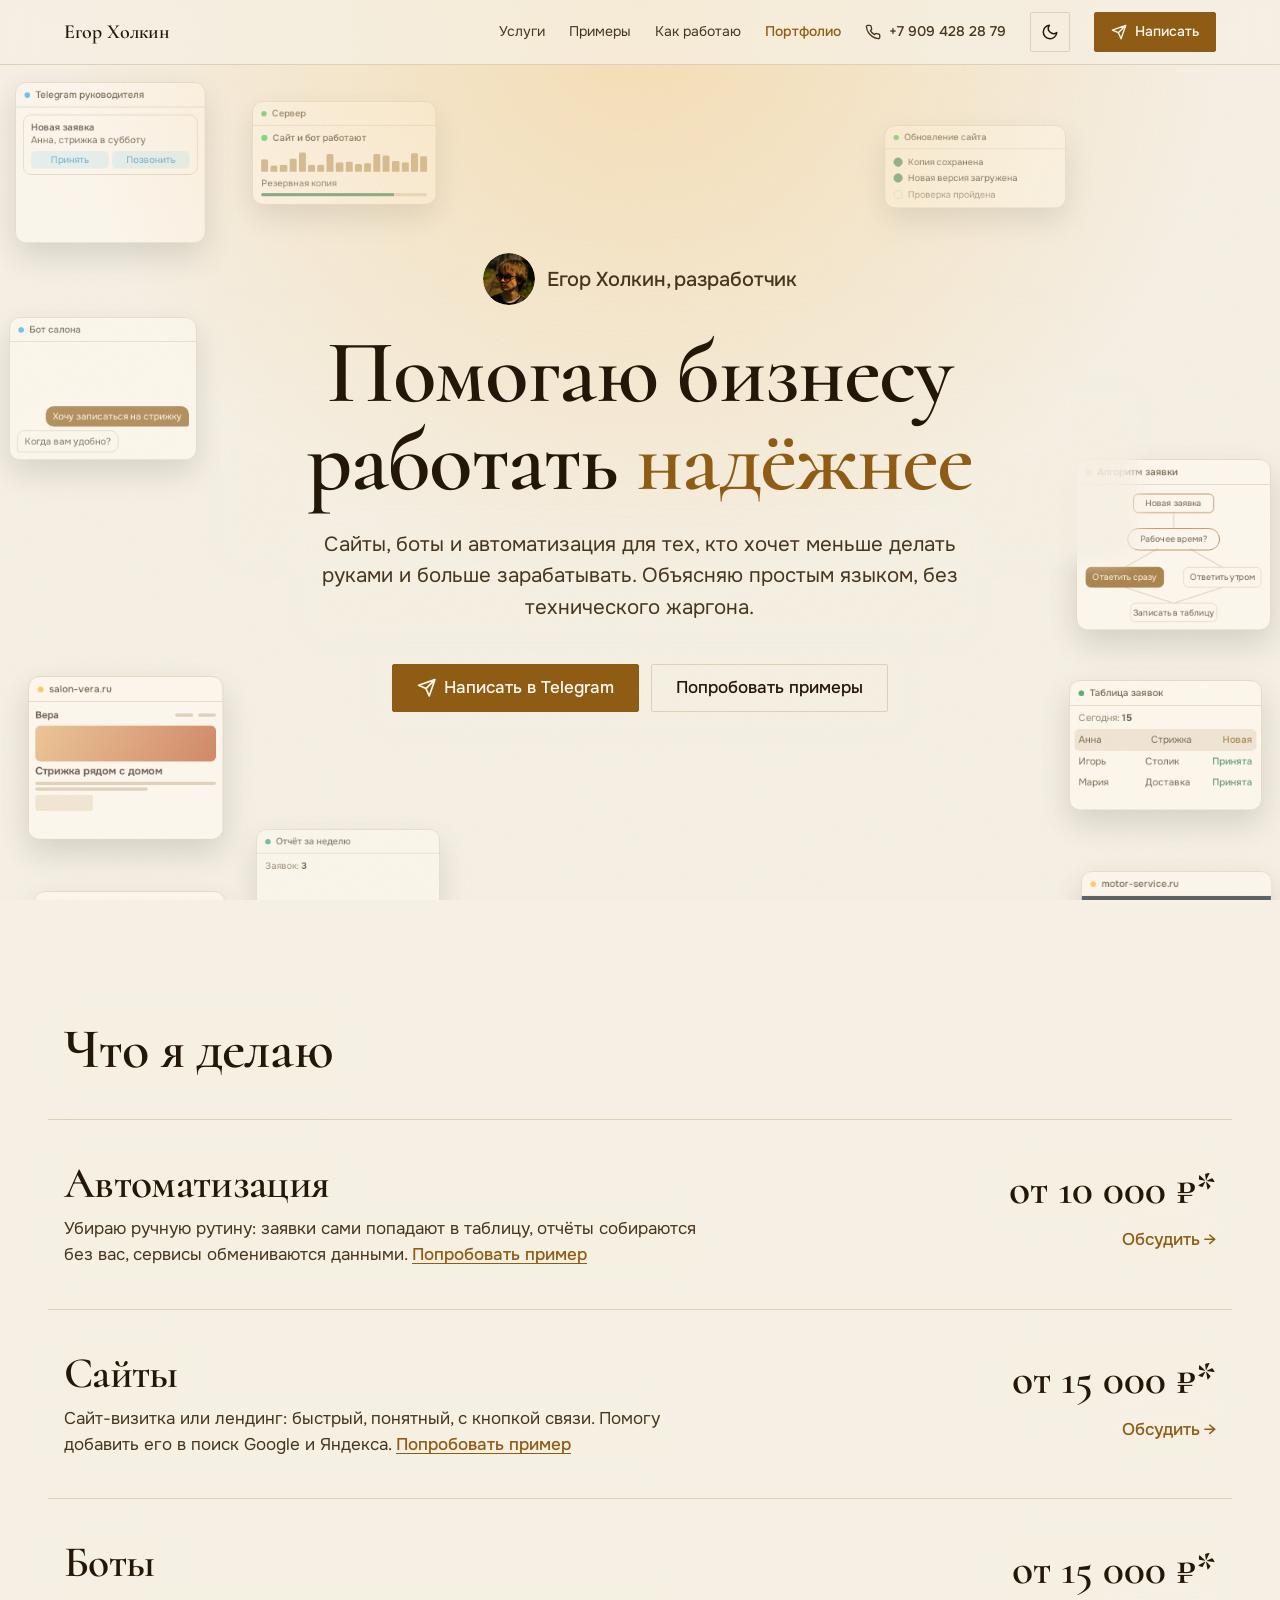
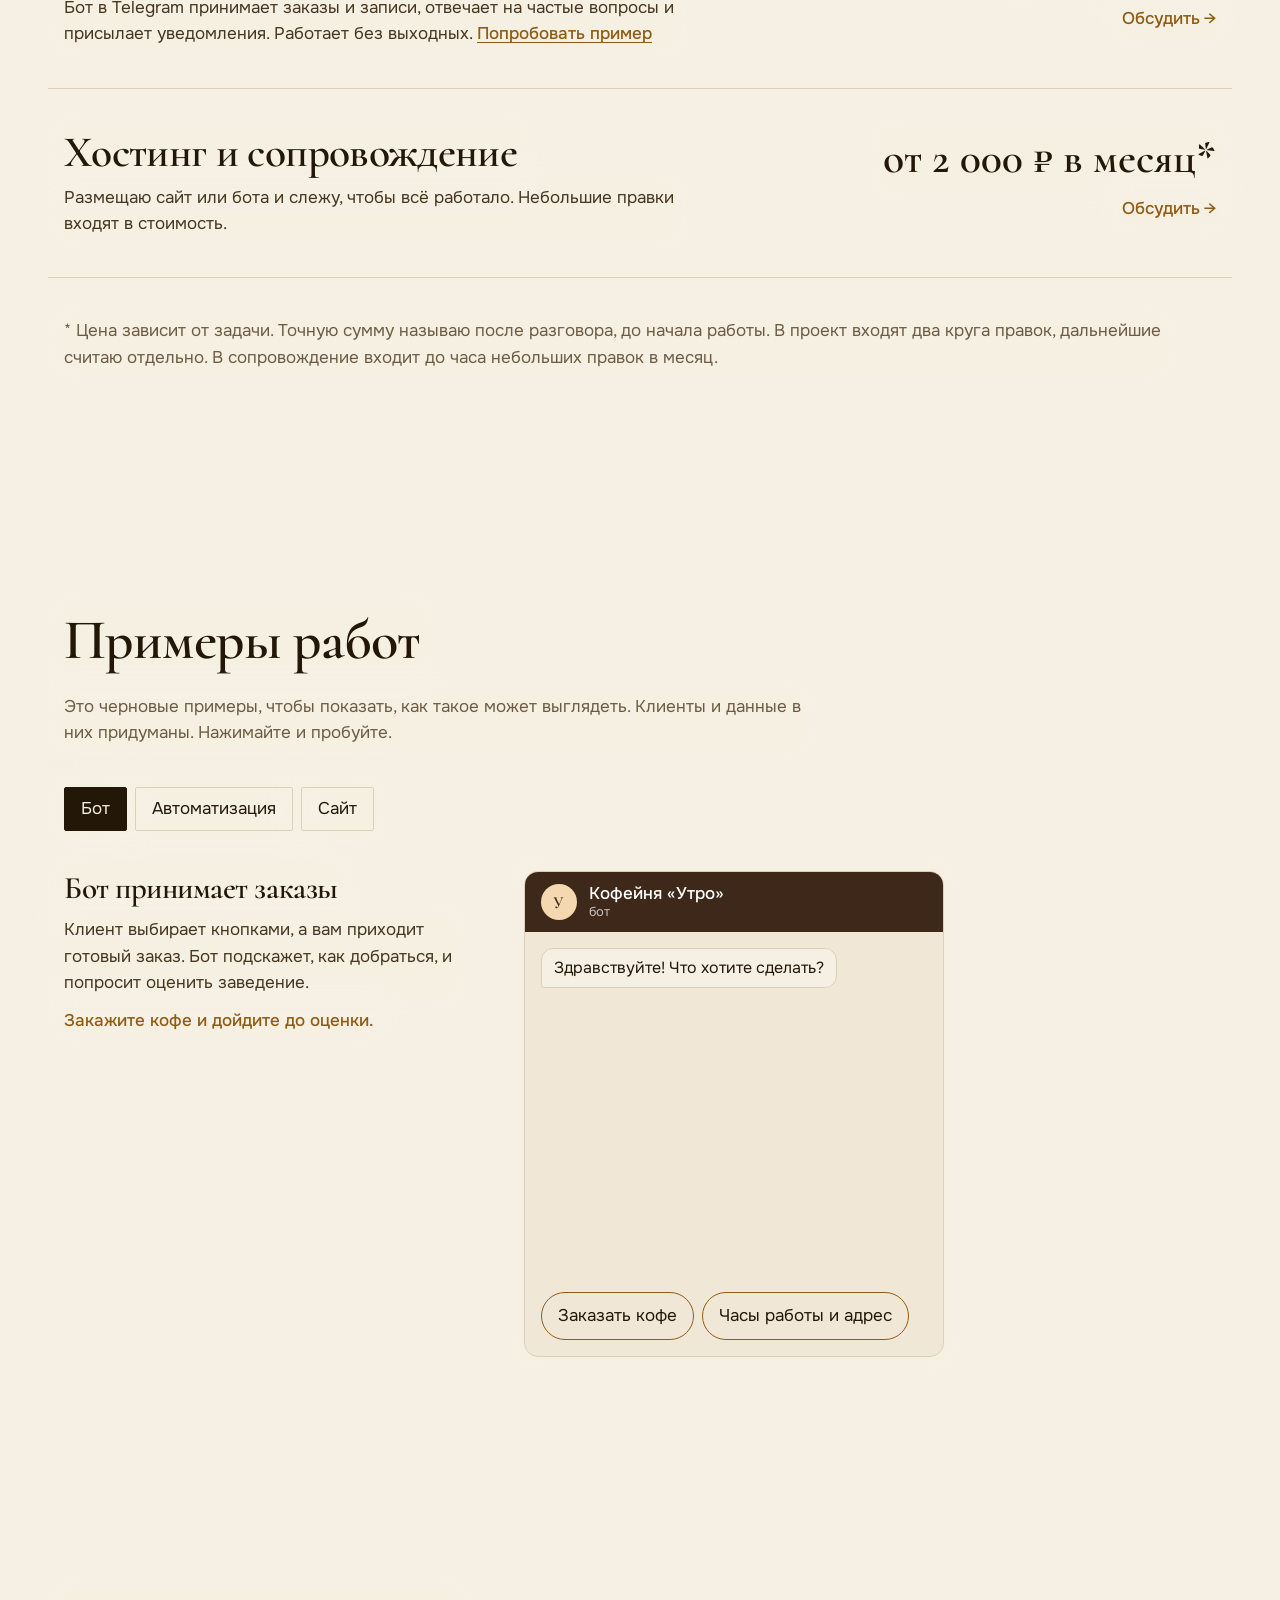
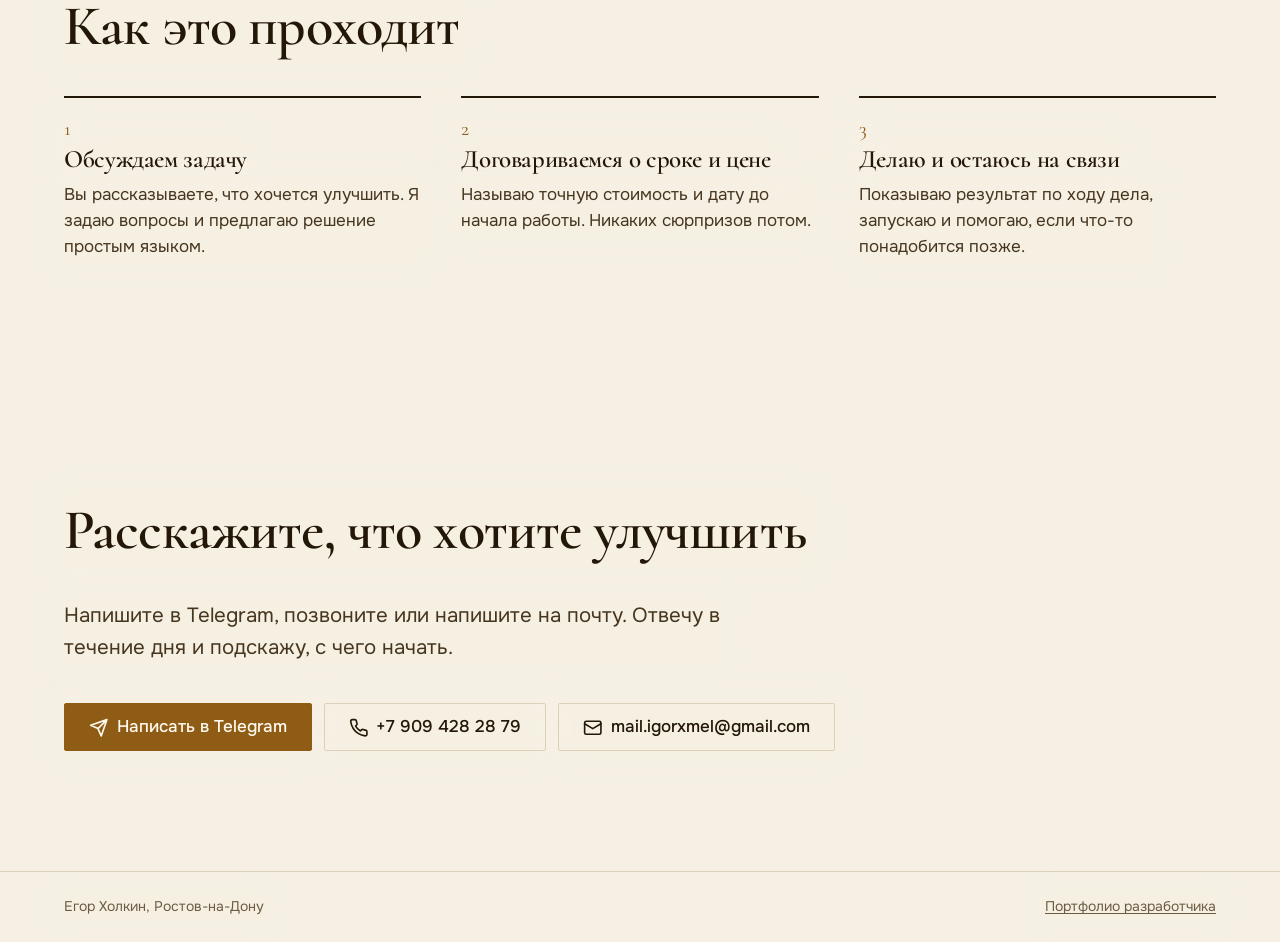
==== commit a2b6505b: "Business: warm glow design, live background windows, theme toggle, avatar reveal Add light and dark " ====
--- a/business/index.html
+++ b/business/index.html
@@ -3,6 +3,9 @@
 <head>
 <meta charset="utf-8">
 <meta name="viewport" content="width=device-width, initial-scale=1">
+<meta name="color-scheme" content="light dark">
+<meta name="theme-color" content="#f6f1e7">
+<script>(function(){var r=document.documentElement,t=null;try{t=localStorage.getItem('biz-theme')}catch(e){}if(t!=='light'&&t!=='dark')t=matchMedia('(prefers-color-scheme: dark)').matches?'dark':'light';r.dataset.theme=t;r.classList.add('js');document.querySelector('meta[name=theme-color]').content=t==='dark'?'#14100b':'#f6f1e7'})()</script>
 <title>Егор Холкин, разработчик. Помогаю бизнесу работать быстрее</title>
 <meta name="description" content="Сайты, боты в Telegram, автоматизация и сопровождение для бизнеса. Объясняю простым языком, цену и срок называю до начала работы.">
 <link rel="canonical" href="https://igorxmel.github.io/business/">
@@ -18,13 +21,12 @@
 <link rel="apple-touch-icon" href="/assets/apple-touch-icon.png">
 <link rel="preconnect" href="https://fonts.googleapis.com">
 <link rel="preconnect" href="https://fonts.gstatic.com" crossorigin>
-<link href="https://fonts.googleapis.com/css2?family=Libre+Bodoni:wght@400..700&family=Playfair+Display:wght@400..700&family=Onest:wght@400..600&family=Fraunces:opsz,wght@9..144,500..700&display=swap" rel="stylesheet">
-<link rel="stylesheet" href="/scale.css?v=1793562772146"><link rel="stylesheet" href="/base.css?v=1793562772146"><link rel="stylesheet" href="/business/business.css?v=1793562772146">
-<script>document.documentElement.classList.add('js')</script>
+<link href="https://fonts.googleapis.com/css2?family=Cormorant:wght@500;600&family=Playfair+Display:wght@400..700&family=Onest:wght@400..600&family=Fraunces:opsz,wght@9..144,500..700&display=swap" rel="stylesheet">
+<link rel="stylesheet" href="/scale.css?v=1793664129393"><link rel="stylesheet" href="/base.css?v=1793664129393"><link rel="stylesheet" href="/business/business.css?v=1793664129393">
 </head>
 <body>
-<svg width="0" height="0" style="position:absolute" aria-hidden="true" focusable="false"><symbol id="i-phone" viewBox="0 0 24 24" fill="none" stroke="currentColor" stroke-width="2" stroke-linecap="round" stroke-linejoin="round"><path d="M22 16.92v3a2 2 0 0 1-2.18 2 19.79 19.79 0 0 1-8.63-3.07 19.5 19.5 0 0 1-6-6 19.79 19.79 0 0 1-3.07-8.67A2 2 0 0 1 4.11 2h3a2 2 0 0 1 2 1.72 12.84 12.84 0 0 0 .7 2.81 2 2 0 0 1-.45 2.11L8.09 9.91a16 16 0 0 0 6 6l1.27-1.27a2 2 0 0 1 2.11-.45 12.84 12.84 0 0 0 2.81.7A2 2 0 0 1 22 16.92z"/></symbol><symbol id="i-tg" viewBox="0 0 24 24" fill="none" stroke="currentColor" stroke-width="2" stroke-linecap="round" stroke-linejoin="round"><path d="M22 2 11 13M22 2l-7 20-4-9-9-4 20-7z"/></symbol><symbol id="i-mail" viewBox="0 0 24 24" fill="none" stroke="currentColor" stroke-width="2" stroke-linecap="round" stroke-linejoin="round"><rect x="2" y="4" width="20" height="16" rx="2"/><path d="m22 7-10 6L2 7"/></symbol></svg>
-<header class="nav"><div class="container nav-in"><a class="mark" href="#top">Егор Холкин</a><nav><a class="lnk" href="#services">Услуги</a><a class="lnk" href="#examples">Примеры</a><a class="lnk" href="#how">Как работаю</a><a class="nav-tel" href="tel:+79094282879" aria-label="Позвонить: +7 909 428 28 79"><svg class="ico" aria-hidden="true"><use href="#i-phone"/></svg><span>+7 909 428 28 79</span></a><a class="btn btn-sm" href="https://t.me/IgorXmel"><svg class="ico" aria-hidden="true"><use href="#i-tg"/></svg>Написать</a></nav></div></header><main><section class="hero" id="top"><div class="container hero-in"><div class="hero-text"><p class="eyebrow">Егор Холкин, разработчик</p><h1><span class="ln">Помогаю бизнесу</span><span class="ln">работать <span class="rot"><span class="rw on">быстрее</span><span class="rw" aria-hidden="true">надёжнее</span><span class="rw" aria-hidden="true">проще</span><span class="rw" aria-hidden="true">выгоднее</span><span class="rw" aria-hidden="true">спокойнее</span></span></span></h1><p class="lead">Сайты, боты и автоматизация для тех, кто хочет меньше делать руками и больше зарабатывать. Объясняю простым языком, без технического жаргона.</p><div class="actions"><a class="btn btn-primary" href="https://t.me/IgorXmel"><svg class="ico" aria-hidden="true"><use href="#i-tg"/></svg>Написать в Telegram</a><a class="btn" href="#services">Что я делаю</a></div></div><img class="photo" src="/assets/egor.jpg" width="640" height="640" alt="Егор Холкин"></div></section><section class="sec" id="services"><div class="container"><h2>Что я делаю</h2><ul class="svc"><li><h3>Автоматизация</h3><p>Убираю ручную рутину: заявки сами попадают в таблицу, отчёты собираются без вас, сервисы обмениваются данными.</p><div class="svc-side"><span class="price">от 10 000 ₽*</span><a class="ask" href="https://t.me/IgorXmel">Обсудить <span aria-hidden="true">→</span></a></div></li><li><h3>Сайты</h3><p>Сайт-визитка или лендинг: быстрый, понятный, с кнопкой связи. Помогу добавить его в поиск Google и Яндекса.</p><div class="svc-side"><span class="price">от 15 000 ₽*</span><a class="ask" href="https://t.me/IgorXmel">Обсудить <span aria-hidden="true">→</span></a></div></li><li><h3>Боты</h3><p>Бот в Telegram принимает заказы и записи, отвечает на частые вопросы и присылает уведомления. Работает без выходных.</p><div class="svc-side"><span class="price">от 15 000 ₽*</span><a class="ask" href="https://t.me/IgorXmel">Обсудить <span aria-hidden="true">→</span></a></div></li><li><h3>Хостинг и сопровождение</h3><p>Размещаю сайт или бота, слежу, чтобы всё работало, и вношу правки по мере необходимости.</p><div class="svc-side"><span class="price">от 2 000 ₽ в месяц*</span><a class="ask" href="https://t.me/IgorXmel">Обсудить <span aria-hidden="true">→</span></a></div></li></ul><p class="note">* Цена зависит от задачи. Точную сумму называю после разговора, до начала работы.</p></div></section><section class="sec" id="examples"><div class="container"><h2>Примеры работ</h2><p class="note-top">Это черновые примеры, чтобы показать, как такое может выглядеть. Клиенты и данные в них придуманы. Нажимайте и пробуйте.</p>
+<svg width="0" height="0" style="position:absolute" aria-hidden="true" focusable="false"><symbol id="i-phone" viewBox="0 0 24 24" fill="none" stroke="currentColor" stroke-width="2" stroke-linecap="round" stroke-linejoin="round"><path d="M22 16.92v3a2 2 0 0 1-2.18 2 19.79 19.79 0 0 1-8.63-3.07 19.5 19.5 0 0 1-6-6 19.79 19.79 0 0 1-3.07-8.67A2 2 0 0 1 4.11 2h3a2 2 0 0 1 2 1.72 12.84 12.84 0 0 0 .7 2.81 2 2 0 0 1-.45 2.11L8.09 9.91a16 16 0 0 0 6 6l1.27-1.27a2 2 0 0 1 2.11-.45 12.84 12.84 0 0 0 2.81.7A2 2 0 0 1 22 16.92z"/></symbol><symbol id="i-tg" viewBox="0 0 24 24" fill="none" stroke="currentColor" stroke-width="2" stroke-linecap="round" stroke-linejoin="round"><path d="M22 2 11 13M22 2l-7 20-4-9-9-4 20-7z"/></symbol><symbol id="i-mail" viewBox="0 0 24 24" fill="none" stroke="currentColor" stroke-width="2" stroke-linecap="round" stroke-linejoin="round"><rect x="2" y="4" width="20" height="16" rx="2"/><path d="m22 7-10 6L2 7"/></symbol><symbol id="i-sun" viewBox="0 0 24 24" fill="none" stroke="currentColor" stroke-width="2" stroke-linecap="round" stroke-linejoin="round"><circle cx="12" cy="12" r="4"/><path d="M12 2v2M12 20v2M4.930 4.930l1.410 1.410M17.660 17.660l1.410 1.410M2 12h2M20 12h2M4.930 19.070l1.410-1.410M17.660 6.340l1.410-1.410"/></symbol><symbol id="i-moon" viewBox="0 0 24 24" fill="none" stroke="currentColor" stroke-width="2" stroke-linecap="round" stroke-linejoin="round"><path d="M21 12.790A9 9 0 1 1 11.210 3 7 7 0 0 0 21 12.790z"/></symbol></svg>
+<div class="bg" id="live" aria-hidden="true"></div><div id="scrim" aria-hidden="true"></div><div class="bg bg-glow" aria-hidden="true"><div class="layer" data-speed="0.04"><div class="glow glow-a"></div><div class="glow glow-b"></div><div class="glow glow-c"></div></div><div class="grain"></div></div><header class="nav"><div class="container nav-in"><a class="mark" href="#top">Егор Холкин</a><nav><a class="lnk" href="#services">Услуги</a><a class="lnk" href="#examples">Примеры</a><a class="lnk" href="#how">Как работаю</a><a class="lnk lnk-home" href="/">Портфолио</a><a class="nav-tel" href="tel:+79094282879" data-copy="+7 909 428 28 79" data-done="Номер скопирован" aria-label="Позвонить: +7 909 428 28 79"><svg class="ico" aria-hidden="true"><use href="#i-phone"/></svg><span>+7 909 428 28 79</span></a><button type="button" class="theme" id="theme" aria-label="Включить тёмную тему" title="Включить тёмную тему"><svg class="ico i-to-dark" aria-hidden="true"><use href="#i-moon"/></svg><svg class="ico i-to-light" aria-hidden="true"><use href="#i-sun"/></svg></button><a class="btn btn-sm" href="https://t.me/IgorXmel"><svg class="ico" aria-hidden="true"><use href="#i-tg"/></svg>Написать</a></nav></div></header><main><section class="hero" id="top"><div class="container hero-in"><div class="hero-text"><p class="eyebrow"><button type="button" class="ava-btn" aria-expanded="false" aria-label="Показать фото крупнее"><img class="ava" src="/assets/egor.jpg" width="240" height="240" alt=""></button><span class="who">Егор Холкин, разработчик</span></p><h1><span class="ln">Помогаю бизнесу</span><span class="ln">работать <span class="rot"><span class="rw on">быстрее</span><span class="rw" aria-hidden="true">надёжнее</span><span class="rw" aria-hidden="true">проще</span><span class="rw" aria-hidden="true">выгоднее</span><span class="rw" aria-hidden="true">спокойнее</span></span></span></h1><p class="lead">Сайты, боты и автоматизация для тех, кто хочет меньше делать руками и больше зарабатывать. Объясняю простым языком, без технического жаргона.</p><div class="actions"><a class="btn btn-primary" href="https://t.me/IgorXmel"><svg class="ico" aria-hidden="true"><use href="#i-tg"/></svg>Написать в Telegram</a><a class="btn" href="#examples">Попробовать примеры</a></div></div></div></section><section class="sec" id="services"><div class="container"><h2>Что я делаю</h2><ul class="svc"><li><h3>Автоматизация</h3><p>Убираю ручную рутину: заявки сами попадают в таблицу, отчёты собираются без вас, сервисы обмениваются данными. <a class="see" href="#examples" data-tab="t-flow">Попробовать пример</a></p><div class="svc-side"><span class="price">от 10 000 ₽*</span><a class="ask" href="https://t.me/IgorXmel">Обсудить <span aria-hidden="true">→</span></a></div></li><li><h3>Сайты</h3><p>Сайт-визитка или лендинг: быстрый, понятный, с кнопкой связи. Помогу добавить его в поиск Google и Яндекса. <a class="see" href="#examples" data-tab="t-site">Попробовать пример</a></p><div class="svc-side"><span class="price">от 15 000 ₽*</span><a class="ask" href="https://t.me/IgorXmel">Обсудить <span aria-hidden="true">→</span></a></div></li><li><h3>Боты</h3><p>Бот в Telegram принимает заказы и записи, отвечает на частые вопросы и присылает уведомления. Работает без выходных. <a class="see" href="#examples" data-tab="t-bot">Попробовать пример</a></p><div class="svc-side"><span class="price">от 15 000 ₽*</span><a class="ask" href="https://t.me/IgorXmel">Обсудить <span aria-hidden="true">→</span></a></div></li><li><h3>Хостинг и сопровождение</h3><p>Размещаю сайт или бота и слежу, чтобы всё работало. Небольшие правки входят в стоимость.</p><div class="svc-side"><span class="price">от 2 000 ₽ в месяц*</span><a class="ask" href="https://t.me/IgorXmel">Обсудить <span aria-hidden="true">→</span></a></div></li></ul><p class="note">* Цена зависит от задачи. Точную сумму называю после разговора, до начала работы. В проект входят два круга правок, дальнейшие считаю отдельно. В сопровождение входит до часа небольших правок в месяц.</p></div></section><section class="sec" id="examples"><div class="container"><h2>Примеры работ</h2><p class="note-top">Это черновые примеры, чтобы показать, как такое может выглядеть. Клиенты и данные в них придуманы. Нажимайте и пробуйте.</p>
 <div class="tabs" role="tablist" aria-label="Примеры работ">
 <button type="button" role="tab" id="t-bot" aria-controls="p-bot" aria-selected="true">Бот</button>
 <button type="button" role="tab" id="t-flow" aria-controls="p-flow" aria-selected="false" tabindex="-1">Автоматизация</button>
@@ -35,10 +37,10 @@
 <div class="chat"><div class="chat-head"><span class="chat-ava">У</span><div>Кофейня «Утро»<small>бот</small></div></div><div class="chat-log" aria-live="polite"></div><div class="chat-keys"></div></div></div>
 
 <div class="panel wide" id="p-flow" role="tabpanel" aria-labelledby="t-flow" hidden><div class="demo-text"><h3>Заявки идут сами</h3><p>Клиент оставляет заявку на сайте, она сама попадает в таблицу, а руководитель получает сообщение в Telegram с кнопками действий.</p></div>
-<div class="flow"><p class="flow-hint">Нажмите «Записаться» на сайте.</p><div class="flow-tabs" role="group" aria-label="Шаги"><button type="button" class="on" data-i="0">1 Сайт</button><button type="button" data-i="1">2 Таблица</button><button type="button" data-i="2">3 Telegram</button></div><div class="flow-row">
-<div class="card cur" style="--c:oklch(0.58 0.11 70)"><div class="card-h"><i></i>Сайт</div><div class="mini"><div class="mini-top"><b>Утро</b><span>Меню</span></div><h4>Дегустация в субботу</h4><div class="field">Анна</div><div class="field">+7 900 000 00 00</div><button type="button" class="mini-btn">Записаться</button></div></div>
+<div class="flow"><p class="flow-hint">Поменяйте имя или запись и нажмите «Записаться». Это демонстрация, данные никуда не отправляются.</p><div class="flow-tabs" role="group" aria-label="Шаги"><button type="button" class="on" data-i="0">1 Сайт</button><button type="button" data-i="1">2 Таблица</button><button type="button" data-i="2">3 Telegram</button></div><div class="flow-row">
+<div class="card cur" style="--c:oklch(0.58 0.11 70)"><div class="card-h"><i></i>Сайт</div><form class="mini" novalidate><div class="mini-top"><b>Утро</b><span>Меню</span></div><h4>Запись в кофейню</h4><input class="field" name="name" value="Анна" maxlength="24" autocomplete="off" aria-label="Имя"><input class="field" name="phone" type="tel" inputmode="tel" value="+7 900 000 00 00" maxlength="18" autocomplete="off" aria-label="Телефон"><div class="topics" role="radiogroup" aria-label="Куда записаться"><label><input type="radio" name="topic" value="Дегустация" checked><span>Дегустация</span></label><label><input type="radio" name="topic" value="Мастер-класс"><span>Мастер-класс</span></label><label><input type="radio" name="topic" value="Столик"><span>Столик</span></label></div><button type="submit" class="mini-btn">Записаться</button></form></div>
 <div class="wire"><i></i></div>
-<div class="card" style="--c:#1e8e3e"><div class="card-h"><i></i>Таблица</div><div class="sheet"><div class="sheet-bar">Заявки</div><table><thead><tr><th>Имя</th><th>Телефон</th><th>Статус</th></tr></thead><tbody><tr><td>Игорь</td><td>+7 900 111 22 33</td><td><span class="tag">Принята</span></td></tr><tr><td>Мария</td><td>+7 900 444 55 66</td><td><span class="tag">Принята</span></td></tr></tbody></table></div></div>
+<div class="card" style="--c:#1e8e3e"><div class="card-h"><i></i>Таблица</div><div class="sheet"><div class="sheet-bar">Заявки</div><table><thead><tr><th>Клиент</th><th>Запись</th><th>Статус</th></tr></thead><tbody><tr><td><b>Игорь</b><small>+7 900 111 22 33</small></td><td>Столик</td><td><span class="tag">Принята</span></td></tr><tr><td><b>Мария</b><small>+7 900 444 55 66</small></td><td>Дегустация</td><td><span class="tag">Принята</span></td></tr></tbody></table></div></div>
 <div class="wire"><i></i></div>
 <div class="card" style="--c:#2aabee"><div class="card-h"><i></i>Telegram</div><div class="tg"><div class="tg-head">Бот заявок</div><div class="tg-log" aria-live="polite"></div></div></div>
 </div><button type="button" class="flow-reset">Сначала</button></div></div>
@@ -49,7 +51,7 @@
 <div class="cafe-hero"><div class="cafe-copy"><small>Кофейня у дома</small><h4>Кофе, который ждёшь с утра</h4><p>Обжариваем сами, варим за минуту и наливаем с улыбкой.</p><span class="cafe-btn">Заказать кофе</span></div><div class="cafe-pic"><svg class="cup" viewBox="0 0 120 110" aria-hidden="true" style="--coffee:#6b3f22"><path class="steam" d="M44 22c-6-8 6-12 0-20M60 24c-6-8 6-12 0-22M76 22c-6-8 6-12 0-20"/><ellipse cx="60" cy="98" rx="50" ry="9" fill="#e9dccb"/><path d="M26 44h68v22c0 18-12 30-34 30S26 84 26 66z" fill="#fff"/><path d="M94 52c14-2 18 18 0 22" fill="none" stroke="#fff" stroke-width="7" stroke-linecap="round"/><ellipse cx="60" cy="44" rx="34" ry="8" fill="#f3ebe0"/><ellipse cx="60" cy="45" rx="28" ry="5.5" fill="var(--coffee)"/><ellipse cx="60" cy="45" rx="20" ry="3.600" fill="#e9d3b4" opacity=".85"/></svg><i class="bean b1"></i><i class="bean b2"></i><i class="bean b3"></i></div></div>
 <div class="cafe-menu"><div><svg class="cup" viewBox="0 0 120 110" aria-hidden="true" style="--coffee:#6b3f22"><path class="steam" d="M44 22c-6-8 6-12 0-20M60 24c-6-8 6-12 0-22M76 22c-6-8 6-12 0-20"/><ellipse cx="60" cy="98" rx="50" ry="9" fill="#e9dccb"/><path d="M26 44h68v22c0 18-12 30-34 30S26 84 26 66z" fill="#fff"/><path d="M94 52c14-2 18 18 0 22" fill="none" stroke="#fff" stroke-width="7" stroke-linecap="round"/><ellipse cx="60" cy="44" rx="34" ry="8" fill="#f3ebe0"/><ellipse cx="60" cy="45" rx="28" ry="5.5" fill="var(--coffee)"/><ellipse cx="60" cy="45" rx="20" ry="3.600" fill="#e9d3b4" opacity=".85"/></svg><b>Капучино</b><span>180 ₽</span></div><div><svg class="cup" viewBox="0 0 120 110" aria-hidden="true" style="--coffee:#8a5a36"><path class="steam" d="M44 22c-6-8 6-12 0-20M60 24c-6-8 6-12 0-22M76 22c-6-8 6-12 0-20"/><ellipse cx="60" cy="98" rx="50" ry="9" fill="#e9dccb"/><path d="M26 44h68v22c0 18-12 30-34 30S26 84 26 66z" fill="#fff"/><path d="M94 52c14-2 18 18 0 22" fill="none" stroke="#fff" stroke-width="7" stroke-linecap="round"/><ellipse cx="60" cy="44" rx="34" ry="8" fill="#f3ebe0"/><ellipse cx="60" cy="45" rx="28" ry="5.5" fill="var(--coffee)"/><path d="M60 41.5c-5 1.5-5 6 0 7 5-1 5-5.500 0-7z" fill="#f6e7d2" opacity=".9"/></svg><b>Латте</b><span>210 ₽</span></div><div><svg class="cup" viewBox="0 0 120 110" aria-hidden="true" style="--coffee:#2e1a10"><path class="steam" d="M44 22c-6-8 6-12 0-20M60 24c-6-8 6-12 0-22M76 22c-6-8 6-12 0-20"/><ellipse cx="60" cy="98" rx="50" ry="9" fill="#e9dccb"/><path d="M26 44h68v22c0 18-12 30-34 30S26 84 26 66z" fill="#fff"/><path d="M94 52c14-2 18 18 0 22" fill="none" stroke="#fff" stroke-width="7" stroke-linecap="round"/><ellipse cx="60" cy="44" rx="34" ry="8" fill="#f3ebe0"/><ellipse cx="60" cy="45" rx="28" ry="5.5" fill="var(--coffee)"/></svg><b>Эспрессо</b><span>140 ₽</span></div></div>
 <div class="cafe-info"><span><svg viewBox="0 0 24 24" aria-hidden="true"><path d="M12 21s-7-6.200-7-11a7 7 0 0 1 14 0c0 4.800-7 11-7 11z"/><circle cx="12" cy="10" r="2.500"/></svg>ул. Садовая, 5</span><span><svg viewBox="0 0 24 24" aria-hidden="true"><circle cx="12" cy="12" r="9"/><path d="M12 7v5l3 2"/></svg>8:00 – 21:00</span><span><svg viewBox="0 0 24 24" aria-hidden="true"><path d="M22 16.920v3a2 2 0 0 1-2.180 2 19.790 19.790 0 0 1-8.630-3.070 19.500 19.500 0 0 1-6-6A19.790 19.790 0 0 1 2.120 4.180 2 2 0 0 1 4.110 2h3a2 2 0 0 1 2 1.720c.13.960.36 1.900.7 2.810a2 2 0 0 1-.45 2.110L8.090 9.910a16 16 0 0 0 6 6l1.270-1.270a2 2 0 0 1 2.110-.45c.91.340 1.850.570 2.810.700A2 2 0 0 1 22 16.920z"/></svg>+7 900 000 00 00</span></div></div></div></div></div>
-</div></section><section class="sec" id="how"><div class="container"><h2>Как это проходит</h2><ol class="steps"><li style="--d:0ms"><span class="idx">1</span><h3>Обсуждаем задачу</h3><p>Вы рассказываете, что хочется улучшить. Я задаю вопросы и предлагаю решение простым языком.</p></li><li style="--d:160ms"><span class="idx">2</span><h3>Договариваемся о сроке и цене</h3><p>Называю точную стоимость и дату до начала работы. Никаких сюрпризов потом.</p></li><li style="--d:320ms"><span class="idx">3</span><h3>Делаю и остаюсь на связи</h3><p>Показываю результат по ходу дела, запускаю и помогаю, если что-то понадобится позже.</p></li></ol></div></section><section class="sec cta" id="contact"><div class="container"><h2>Расскажите, что хотите улучшить</h2><p class="lead">Напишите в Telegram, позвоните или напишите на почту. Отвечу в течение дня и подскажу, с чего начать.</p><div class="actions"><a class="btn btn-primary" href="https://t.me/IgorXmel"><svg class="ico" aria-hidden="true"><use href="#i-tg"/></svg>Написать в Telegram</a><a class="btn" href="tel:+79094282879"><svg class="ico" aria-hidden="true"><use href="#i-phone"/></svg>+7 909 428 28 79</a><a class="btn" href="mailto:mail.igorxmel@gmail.com"><svg class="ico" aria-hidden="true"><use href="#i-mail"/></svg>mail.igorxmel@gmail.com</a></div></div></section></main><footer class="foot"><div class="container foot-in"><span>Егор Холкин, Ростов-на-Дону</span><a href="/">Технический сайт</a></div></footer><div class="dock" id="dock"><a class="btn btn-primary" href="https://t.me/IgorXmel"><svg class="ico" aria-hidden="true"><use href="#i-tg"/></svg>Написать</a><a class="btn dock-tel" href="tel:+79094282879" aria-label="Позвонить: +7 909 428 28 79"><svg class="ico" aria-hidden="true"><use href="#i-phone"/></svg><span>Позвонить</span></a></div>
-<script src="/business/business.js?v=1793562772146"></script>
+</div></section><section class="sec" id="how"><div class="container"><h2>Как это проходит</h2><ol class="steps"><li style="--d:0ms"><span class="idx">1</span><h3>Обсуждаем задачу</h3><p>Вы рассказываете, что хочется улучшить. Я задаю вопросы и предлагаю решение простым языком.</p></li><li style="--d:160ms"><span class="idx">2</span><h3>Договариваемся о сроке и цене</h3><p>Называю точную стоимость и дату до начала работы. Никаких сюрпризов потом.</p></li><li style="--d:320ms"><span class="idx">3</span><h3>Делаю и остаюсь на связи</h3><p>Показываю результат по ходу дела, запускаю и помогаю, если что-то понадобится позже.</p></li></ol></div></section><section class="sec cta" id="contact"><div class="container"><h2>Расскажите, что хотите улучшить</h2><p class="lead">Напишите в Telegram, позвоните или напишите на почту. Отвечу в течение дня и подскажу, с чего начать.</p><div class="actions"><a class="btn btn-primary" href="https://t.me/IgorXmel"><svg class="ico" aria-hidden="true"><use href="#i-tg"/></svg>Написать в Telegram</a><a class="btn" href="tel:+79094282879" data-copy="+7 909 428 28 79" data-done="Номер скопирован"><svg class="ico" aria-hidden="true"><use href="#i-phone"/></svg>+7 909 428 28 79</a><a class="btn" href="mailto:mail.igorxmel@gmail.com" data-copy="mail.igorxmel@gmail.com" data-done="Адрес скопирован"><svg class="ico" aria-hidden="true"><use href="#i-mail"/></svg>mail.igorxmel@gmail.com</a></div></div></section></main><footer class="foot"><div class="container foot-in"><span>Егор Холкин, Ростов-на-Дону</span><a href="/">Портфолио разработчика</a></div></footer><div class="dock" id="dock"><a class="btn btn-primary" href="https://t.me/IgorXmel"><svg class="ico" aria-hidden="true"><use href="#i-tg"/></svg>Написать</a><a class="btn dock-tel" href="tel:+79094282879" data-copy="+7 909 428 28 79" data-done="Номер скопирован" aria-label="Позвонить: +7 909 428 28 79"><svg class="ico" aria-hidden="true"><use href="#i-phone"/></svg><span>Позвонить</span></a></div>
+<script src="/business/business.js?v=1793664129393"></script><script src="/business/live.js?v=1793664129393"></script>
 </body>
 </html>
--- a/business/business.css
+++ b/business/business.css
@@ -267,3 +267,247 @@
   .sec { padding-block: var(--space-2xl); }
   .sec h2 { margin-bottom: var(--space-lg); }
 }
+
+/* ссылка на портфолио в шапке */
+.nav nav a.lnk-home { display: inline-flex; align-items: center; min-height: 44px; color: var(--color-accent); font-weight: 500; white-space: nowrap; }
+@media (max-width: 40rem) {
+  .nav nav { gap: var(--space-xs); }
+  .nav nav .btn-sm { width: 40px; padding: 0; justify-content: center; font-size: 0; gap: 0; }
+  .nav nav .btn-sm .ico { width: 18px; height: 18px; }
+}
+@media (max-width: 23rem) { .mark { font-size: 1.0625rem; } }
+
+/* форма в примере автоматизации */
+input.field { width: 100%; min-width: 0; font-size: 1rem; color: #3b2417; caret-color: #3b2417; transition: border-color var(--dur-short) var(--ease-out); }
+input.field:focus { outline: 0; border-color: #3b2417; }
+input.field:disabled { color: #8a6d55; background: #fbf6ef; }
+.topics { display: flex; flex-wrap: wrap; gap: 6px; }
+.topics label { position: relative; cursor: pointer; }
+.topics input { position: absolute; inset: 0; margin: 0; opacity: 0; cursor: inherit; }
+.topics span { display: inline-flex; align-items: center; min-height: 36px; padding: 0 12px; border: 1px solid #e6d6c1; border-radius: 999px; background: #fff; color: #3b2417; font-size: var(--text-sm); transition: background var(--dur-short) var(--ease-out), color var(--dur-short) var(--ease-out); }
+.topics input:checked + span { background: #3b2417; border-color: #3b2417; color: #fff; }
+.topics input:focus-visible + span { outline: 2px solid #3b2417; outline-offset: 2px; }
+.topics input:disabled { cursor: default; }
+.sheet td b { display: block; max-width: 9em; overflow: hidden; text-overflow: ellipsis; font-weight: 500; }
+.sheet td small { display: block; max-width: 11em; overflow: hidden; text-overflow: ellipsis; color: var(--sheet-th-ink); font-size: var(--text-xs); }
+
+/* из услуги сразу к примеру */
+.see { color: var(--color-accent); font-weight: 500; white-space: nowrap; text-underline-offset: 0.2em; }
+
+/* уведомление о копировании */
+.toast { position: fixed; left: 50%; bottom: var(--space-lg); z-index: 40; max-width: calc(100vw - 2 * var(--gutter)); padding: var(--space-sm) var(--space-md); border-radius: var(--radius-btn); background: var(--color-ink); color: var(--color-paper); font-size: var(--text-sm); opacity: 0; pointer-events: none; transform: translate(-50%, 8px); transition: opacity var(--dur-short) var(--ease-out), transform var(--dur-short) var(--ease-out); }
+.toast.show { opacity: 1; transform: translate(-50%, 0); }
+
+/* две темы: начальную выбирает браузер или система, дальше переключатель в шапке */
+:root { color-scheme: light; --star: oklch(0.55 0.13 75);
+  --sheet-bg: #fff; --sheet-ink: #1f2a22; --sheet-rule: #e5eee7; --sheet-edge: #cfe3d4; --sheet-bar: #e7f4ea; --sheet-bar-ink: #1e6b36; --sheet-th: #f6faf7; --sheet-th-ink: #5b6b60; --sheet-new: #fffbea;
+  --tg-bg: #e9f1f7; --tg-ink: #17212b; --tg-msg: #fff; --tg-key: #2aabee22; --tg-key-ink: #1b7fb4; }
+:root[data-theme="dark"] { color-scheme: dark; --color-paper: oklch(0.175 0.012 65); --color-paper-2: oklch(0.225 0.014 65); --color-ink: oklch(0.93 0.012 85); --color-ink-2: oklch(0.82 0.014 80); --color-muted: oklch(0.68 0.016 75); --color-rule: oklch(0.33 0.016 70); --color-accent: oklch(0.78 0.11 72); --color-accent-ink: oklch(0.2 0.02 65); --color-focus: oklch(0.82 0.12 72); --star: oklch(0.82 0.13 80);
+    --sheet-bg: #1b2520; --sheet-ink: #e4ece6; --sheet-rule: #2c3a32; --sheet-edge: #33453a; --sheet-bar: #23362b; --sheet-bar-ink: #8ed2a3; --sheet-th: #212d27; --sheet-th-ink: #9db0a4; --sheet-new: #33301c;
+    --tg-bg: #17212b; --tg-ink: #e8eef3; --tg-msg: #243240; --tg-key: #2aabee2e; --tg-key-ink: #7cc9f2; }
+[data-theme="dark"] .tag { background: #23362b; color: #8ed2a3; }
+[data-theme="dark"] .tag.new { background: #43381a; color: #f0cd7c; }
+[data-theme="dark"] .stage { background: oklch(0.21 0.014 65); }
+[data-theme="dark"] .browser { border-color: #00000066; box-shadow: 0 10px 30px #00000066; }
+.chat-keys .star { color: var(--star); }
+.sheet { border-color: var(--sheet-edge); background: var(--sheet-bg); color: var(--sheet-ink); }
+.sheet-bar { background: var(--sheet-bar); color: var(--sheet-bar-ink); }
+.sheet th, .sheet td { border-bottom-color: var(--sheet-rule); }
+.sheet th { background: var(--sheet-th); color: var(--sheet-th-ink); }
+.row-new { background: var(--sheet-new); }
+.tg { background: var(--tg-bg); color: var(--tg-ink); }
+.tg-msg { background: var(--tg-msg); }
+.tg-keys button { background: var(--tg-key); color: var(--tg-key-ink); }
+
+/* переключатель темы */
+.theme { display: inline-grid; place-items: center; flex: none; width: 40px; height: 40px; padding: 0; border: 1px solid var(--color-rule); border-radius: var(--radius-btn); background: transparent; color: var(--color-ink); cursor: pointer; transition: border-color var(--dur-short) var(--ease-out), color var(--dur-short) var(--ease-out); }
+.theme:hover { border-color: var(--color-accent); color: var(--color-accent); }
+.theme .ico { grid-area: 1 / 1; width: 18px; height: 18px; }
+.i-to-light { display: none; }
+[data-theme="dark"] .i-to-light { display: block; }
+[data-theme="dark"] .i-to-dark { display: none; }
+@media (max-width: 24rem) { .nav nav .btn-sm { display: none; } }
+
+/* цены крупнее */
+.svc .price { font-size: clamp(2rem, 3.4vw, 3.25rem); line-height: 1.1; white-space: nowrap; }
+
+.lead { text-wrap: wrap; }
+
+/* смена слова: место под текущее слово, старое уходит раньше появления нового */
+.rot { transition: width 420ms var(--ease-out); }
+.rw { justify-self: start; white-space: nowrap; transition: opacity 240ms var(--ease-out), transform 420ms var(--ease-out); }
+.rw.on { transition-delay: 160ms; }
+
+/* примеры чужих сайтов всегда светлые: выделение не зависит от темы страницы */
+input.field::selection, .mini ::selection, .cafe ::selection { background: #3b241733; color: #3b2417; }
+
+/* оформление: тёплое свечение и живые окна */
+html { background: var(--color-paper); }
+body { background: transparent; }
+.bg { position: fixed; inset: 0; z-index: -1; overflow: hidden; pointer-events: none; contain: strict; }
+.layer { position: absolute; inset: 0; will-change: transform; }
+.glow { position: absolute; border-radius: 50%; background: radial-gradient(closest-side, var(--c), transparent); }
+.layer > i { position: absolute; border-radius: 50%; display: block; }
+.grain { position: absolute; inset: 0; opacity: .05; background-image: url("data:image/svg+xml,%3Csvg xmlns='http://www.w3.org/2000/svg' width='180' height='180'%3E%3Cfilter id='n'%3E%3CfeTurbulence type='fractalNoise' baseFrequency='.9' numOctaves='2' stitchTiles='stitch'/%3E%3C/filter%3E%3Crect width='180' height='180' filter='url(%23n)'/%3E%3C/svg%3E"); }
+.nav { background: color-mix(in oklab, var(--color-paper) 72%, transparent); }
+.svc li:hover { background: color-mix(in oklab, var(--color-accent) 9%, transparent); }
+.chat, .card, .stage { background: color-mix(in oklab, var(--color-paper-2) 86%, transparent); }
+.eyebrow { font-family: var(--font-body); font-size: var(--text-lg); font-weight: 500; letter-spacing: -0.005em; color: var(--color-ink-2); }
+.hero { position: relative; }
+.foot { background: transparent; }
+
+:root { --font-display: "Cormorant", "Playfair Display", ui-serif, serif;
+  --color-paper: #f2e7dc; --color-paper-2: #eadccd; --color-ink: #24140d; --color-ink-2: #483026; --color-muted: #6f5a4e; --color-rule: #d9c7b6; --color-accent: #94501f; --color-accent-ink: #fff6ec; --color-focus: #94501f;
+  --g1: #f0a86675; --g2: #e47d5f50; --art-bg: #fff8ee; --art-ok: #2f7a52; }
+:root[data-theme="dark"] {
+  --color-paper: #120a08; --color-paper-2: #1f130e; --color-ink: #f5e9dc; --color-ink-2: #dccbbb; --color-muted: #ab9889; --color-rule: #3a2a20; --color-accent: #eeb06e; --color-accent-ink: #1c0f07; --color-focus: #f4c994;
+  --g1: #9c561c66; --g2: #7d2f2455; --art-bg: #271a13; --art-ok: #8ed2a3; }
+.glow-a { --c: var(--g1); width: 90vmax; height: 90vmax; left: 50%; margin-left: -45vmax; top: -44vmax; }
+.glow-b { --c: var(--g2); width: 70vmax; height: 70vmax; right: -30vmax; top: 90vh; }
+.glow-c { --c: var(--g1); width: 70vmax; height: 70vmax; left: -28vmax; top: 200vh; }
+h1, h2, h3 { font-weight: 600; letter-spacing: -0.015em; }
+.sec h2 { font-size: clamp(2.5rem, 4.4vw, 4.5rem); }
+.svc h3 { font-size: clamp(2rem, 3.4vw, 3.25rem); }
+.svc .price { font-weight: 600; }
+
+.hero { padding-block: var(--space-3xl) var(--space-3xl); min-height: min(calc(100vh - 65px), 860px); display: grid; align-items: center; }
+.hero-in { display: block; text-align: center; }
+.eyebrow { display: inline-flex; align-items: center; gap: var(--space-sm); margin-bottom: var(--space-lg); }
+.hero h1 { font-size: clamp(3rem, 7vw, 7.25rem); line-height: 0.98; }
+.hero .lead { margin-inline: auto; max-width: 32em; }
+.hero .actions { justify-content: center; }
+.rot { text-align: left; }
+
+@media (max-width: 48rem) {
+  .hero { min-height: 0; padding-block: var(--space-3xl) var(--space-2xl); }
+  .hero h1 { font-size: min(3.2rem, calc((100vw - 2 * var(--gutter)) / 8.4)); }
+  .hero-in { text-align: left; }
+  .hero .actions { justify-content: flex-start; }
+  .hero .lead { margin-inline: 0; }
+}
+
+#live { --z: 1; --wbg: var(--art-bg); --wline: var(--color-rule); }
+
+/* окно */
+.w { position: absolute; width: 240px; display: flex; flex-direction: column; border: 1px solid var(--wline); border-radius: 14px; background: var(--wbg); color: var(--color-ink-2); font-family: var(--font-body); font-size: 0.75rem; line-height: 1.35; overflow: hidden; box-shadow: 0 16px 40px #00000030; scale: calc(var(--z) * var(--d, 1)); will-change: translate; }
+.w-h { display: flex; align-items: center; gap: 7px; padding: 7px 11px; border-bottom: 1px solid var(--wline); font-weight: 500; white-space: nowrap; overflow: hidden; }
+.w-h i { flex: none; width: 7px; height: 7px; border-radius: 50%; }
+
+.w-log { display: flex; flex-direction: column; justify-content: flex-end; gap: 5px; height: 150px; padding: 9px; overflow: hidden; }
+.w-msg { max-width: 86%; padding: 5px 9px; border-radius: 10px; animation: wpop 240ms var(--ease-out) both; }
+.w-msg.bot { align-self: flex-start; border: 1px solid var(--wline); border-bottom-left-radius: 3px; }
+.w-msg.me { align-self: flex-end; background: var(--color-accent); color: var(--color-accent-ink); border-bottom-right-radius: 3px; }
+.w-typing { display: inline-flex; gap: 3px; padding-block: 8px; }
+.w-typing i { width: 5px; height: 5px; border-radius: 50%; background: var(--color-muted); animation: wdot 900ms infinite; }
+.w-typing i:nth-child(2) { animation-delay: 150ms; } .w-typing i:nth-child(3) { animation-delay: 300ms; }
+@keyframes wpop { from { opacity: 0; transform: translateY(6px) scale(.97); } }
+@keyframes wdot { 0%, 60%, 100% { opacity: .35; } 30% { opacity: 1; } }
+
+.w-page { display: grid; gap: 5px; padding: 8px; background: #fffaf2; color: #3b2417; }
+.w-page .b { opacity: 0; transform: translateY(7px); transition: opacity 320ms var(--ease-out), transform 320ms var(--ease-out); }
+.w-page .b.on { opacity: 1; transform: none; }
+.w-nav { display: flex; align-items: center; gap: 6px; }
+.w-nav b { margin-right: auto; font-weight: 600; }
+.w-nav u, .w-text u { display: block; height: 4px; width: 22px; border-radius: 2px; background: #d9c7ad; text-decoration: none; }
+.w-pic { height: 44px; border-radius: 6px; background: linear-gradient(120deg, #e9b77a, #c4623a); }
+.w-title { font-weight: 600; font-size: 0.8125rem; line-height: 1.15; }
+.w-text { display: grid; gap: 3px; } .w-text u { width: 100%; } .w-text u:last-child { width: 62%; }
+.w-cards { display: grid; grid-template-columns: repeat(3, 1fr); gap: 4px; } .w-cards .b { height: 20px; border-radius: 4px; background: #f0e2cd; }
+.w-cta { justify-self: start; padding: 3px 10px; border-radius: 99px; background: #3b2417; color: #fff; font-size: 0.6875rem; }
+.w-done { max-height: 0; padding-inline: 11px; color: var(--art-ok); font-weight: 500; overflow: hidden; transition: max-height 300ms var(--ease-out), padding 300ms var(--ease-out); }
+.w-done.on { max-height: 30px; padding-block: 6px; }
+
+.w-count { padding: 7px 11px 2px; color: var(--color-muted); } .w-count b { color: var(--color-ink); font-weight: 600; }
+.w-rows { padding: 4px 6px 8px; min-height: 104px; }
+.w-row { display: grid; grid-template-columns: 1fr 1fr auto; gap: 6px; padding: 5px; border-radius: 6px; white-space: nowrap; }
+.w-row em { font-style: normal; color: var(--art-ok); font-weight: 500; transition: color 300ms; }
+.w-row.new { background: color-mix(in oklab, var(--color-accent) 16%, transparent); } .w-row.new em { color: var(--color-accent); }
+.w-row.land { animation: wland 620ms var(--ease-out) both; }
+@keyframes wland { from { opacity: 0; transform: translate(-34px, -18px) scale(.94); } }
+
+.w-graph { display: block; width: 100%; height: auto; padding: 4px; }
+.w-graph .ln { fill: none; stroke: var(--wline); stroke-width: 1.5; }
+.nd rect { fill: transparent; stroke: var(--wline); transition: fill 260ms, stroke 260ms; }
+.nd text { fill: currentColor; font-size: 12px; text-anchor: middle; transition: fill 260ms; }
+.nd.hot rect { fill: var(--color-accent); stroke: var(--color-accent); } .nd.hot text { fill: var(--color-accent-ink); }
+.nd.was:not(.hot) rect { stroke: var(--color-accent); }
+
+.w-state { display: flex; align-items: center; gap: 7px; padding: 8px 11px 2px; font-weight: 500; color: var(--color-ink); }
+.w-state i { width: 8px; height: 8px; border-radius: 50%; background: #28c840; animation: wbeat 1.8s infinite; }
+@keyframes wbeat { 0%, 100% { box-shadow: 0 0 0 0 #28c84066; } 60% { box-shadow: 0 0 0 7px #28c84000; } }
+.w-bars { display: flex; align-items: flex-end; gap: 3px; height: 34px; padding: 6px 11px 0; }
+.w-bars i { flex: 1; min-height: 3px; border-radius: 2px 2px 0 0; background: color-mix(in oklab, var(--color-accent) 62%, transparent); transition: height 500ms var(--ease-out); }
+.w-progress { padding: 7px 11px 10px; } .w-progress u { display: block; height: 4px; margin-top: 4px; border-radius: 2px; background: var(--wline); text-decoration: none; overflow: hidden; } .w-progress u i { display: block; width: 0; height: 100%; background: var(--art-ok); transition: width 500ms var(--ease-out); }
+
+.w-notice .w-log { height: 170px; justify-content: flex-start; }
+.w-note { padding: 7px 9px; border: 1px solid var(--wline); border-radius: 10px; animation: wpop 240ms var(--ease-out) both; }
+.w-note b { display: block; color: var(--color-ink); font-weight: 500; }
+.w-note em { display: block; margin-top: 3px; font-style: normal; color: var(--art-ok); font-weight: 500; }
+.w-keys { display: flex; gap: 4px; margin-top: 5px; } .w-keys span { flex: 1; padding: 3px; border-radius: 6px; background: #2aabee24; color: #2a93ca; text-align: center; transition: background 160ms, transform 160ms; } .w-keys .press { background: #2aabee66; transform: scale(.95); }
+.w-stars i { font-style: normal; color: var(--wline); transition: color 180ms; font-size: 0.9375rem; } .w-stars i.on { color: var(--color-accent); }
+
+@media (max-width: 48rem) { .hero { padding-top: var(--space-xl); padding-bottom: var(--space-2xl); } }
+
+:root { --color-paper: #f6f0e4; --color-paper-2: #efe6d5; --color-ink: #231708; --color-ink-2: #46361f; --color-muted: #6d5c43; --color-rule: #ddd0b9; --color-accent: #8f5c16; --color-accent-ink: #fff8ec; --color-focus: #8f5c16; --g1: #f4c26a66; --g2: #f4c26a00; --art-bg: #fffaf0; --art-ok: #2c7a4f; }
+:root[data-theme="dark"] { --g1: #9c561c66; --g2: #7d2f2455; }
+
+/* порядок слоёв: окна, подложки под текстом, свечение. Подложка цвета страницы не видна нигде, кроме окон */
+:root { --scrim: color-mix(in srgb, var(--color-paper) 86%, transparent); }
+#live { z-index: -3; }
+#scrim { position: absolute; top: 0; left: 0; width: 100%; height: 0; z-index: -2; pointer-events: none; }
+#scrim i { position: absolute; display: block; border-radius: 10px; background: var(--scrim); box-shadow: 0 0 18px 12px var(--scrim); }
+.bg-glow { z-index: -1; }
+.measuring .rv { transition: none !important; transform: none !important; }
+
+/* разные сайты в окнах */
+.w-page.p-auto { background: #13222f; color: #e6eef5; }
+.p-auto .w-nav u { background: #3d5468; }
+.p-auto .w-text u { background: #3d5468; }
+.p-auto .w-pic { height: 100%; min-height: 54px; background: linear-gradient(140deg, #4f8cf0, #16324f); }
+.p-auto .w-cta { margin-top: 5px; background: #4f8cf0; }
+.w-split { display: grid; grid-template-columns: 1.3fr 1fr; gap: 6px; }
+.w-split > div:first-child { display: grid; gap: 4px; align-content: start; }
+.w-price { display: flex; justify-content: space-between; gap: 6px; padding-top: 4px; border-top: 1px solid #2c4154; }
+.w-price b { font-weight: 600; color: #8fbcff; }
+.w-page.p-shop { background: #f3f6ea; color: #24361c; }
+.p-shop .w-nav u { background: #c6d3ae; }
+.w-cart { padding: 1px 7px; border-radius: 99px; background: #4d7a2e; color: #fff; font-size: 0.6875rem; }
+.w-goods { display: grid; grid-template-columns: repeat(3, 1fr); gap: 4px; }
+.w-goods .b { display: grid; gap: 2px; padding: 4px; border-radius: 6px; background: #fff; font-size: 0.6875rem; line-height: 1.2; }
+.w-goods i { display: block; height: 26px; border-radius: 4px; background: linear-gradient(135deg, #e7c382, #b7813c); }
+.w-goods b { font-weight: 600; color: #4d7a2e; }
+
+/* расписание */
+.w-days, .w-slots { display: grid; grid-template-columns: repeat(7, 1fr); gap: 3px; padding-inline: 11px; }
+.w-days { padding-top: 8px; color: var(--color-muted); text-align: center; font-size: 0.6875rem; }
+.w-slots { padding-top: 4px; }
+.w-slots i { display: block; height: 15px; border-radius: 3px; background: color-mix(in oklab, var(--color-muted) 16%, transparent); transition: background 260ms var(--ease-out); }
+.w-slots i.on { background: var(--color-accent); }
+.w-note-line { padding: 7px 11px 9px; color: var(--color-muted); }
+
+/* отчёт */
+.w-sum { padding: 8px 11px 0; color: var(--color-muted); } .w-sum b { color: var(--color-ink); font-weight: 600; }
+.w-chart { display: flex; align-items: flex-end; gap: 5px; height: 62px; padding: 6px 11px 8px; }
+.w-chart i { flex: 1; height: 4%; border-radius: 3px 3px 0 0; background: var(--color-accent); transition: height 420ms var(--ease-out); }
+
+/* списки */
+.w-amount { display: flex; justify-content: space-between; gap: 8px; padding: 8px 11px 0; } .w-amount b { color: var(--color-ink); font-weight: 600; }
+.w-ticks { display: grid; gap: 5px; padding: 9px 11px; }
+.w-ticks div { display: flex; align-items: center; gap: 7px; color: var(--color-muted); transition: color 260ms; }
+.w-ticks i { flex: none; width: 12px; height: 12px; border: 1px solid var(--wline); border-radius: 50%; transition: background 260ms, border-color 260ms; }
+.w-ticks .on { color: var(--color-ink); } .w-ticks .on i { background: var(--art-ok); border-color: var(--art-ok); }
+
+/* окна: на телефоне их нет, на компьютере две глубины */
+@media (max-width: 60rem) { #live, #scrim { display: none; } }
+
+/* аватарка */
+.eyebrow { position: relative; z-index: 2; }
+.ava-btn { --mx: 0; --my: 0; flex: none; display: block; width: 52px; height: 52px; padding: 0; border: 0; border-radius: 50%; background: none; cursor: pointer; overflow: hidden; }
+.ava { display: block; width: 100%; height: 100%; border-radius: 50%; object-fit: cover; transition: transform 240ms var(--ease-out); }
+@media (hover: hover) and (pointer: fine) {
+  .ava-btn:hover .ava { transform: scale(1.18) translate(calc(var(--mx) * 6%), calc(var(--my) * 6%)); }
+}
+.who { display: block; }
+.eyebrow.open { display: flex; flex-direction: column; align-items: center; gap: var(--space-sm); }
+.eyebrow.open .ava-btn { width: clamp(150px, 26vh, 240px); height: clamp(150px, 26vh, 240px); box-shadow: 0 10px 36px #00000040; }
+.eyebrow.open .who { font-size: var(--text-sm); color: var(--color-muted); }
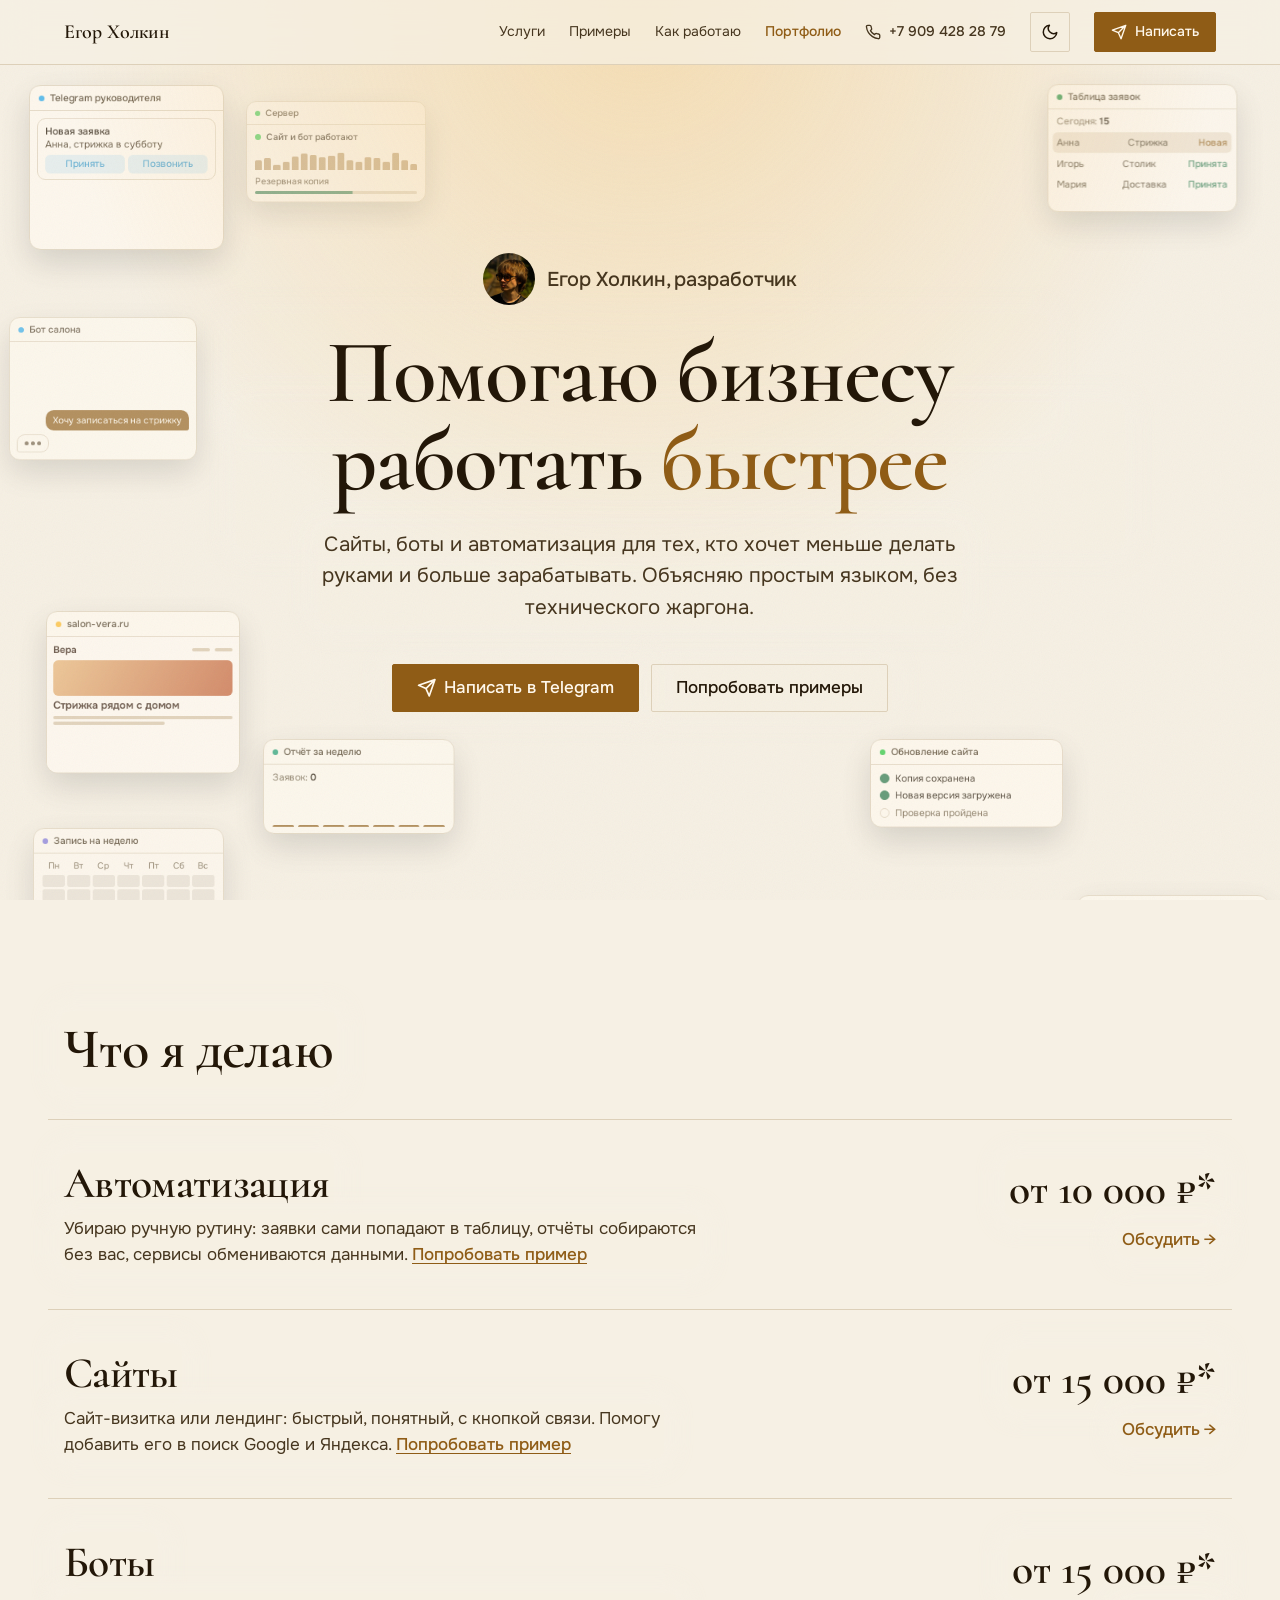
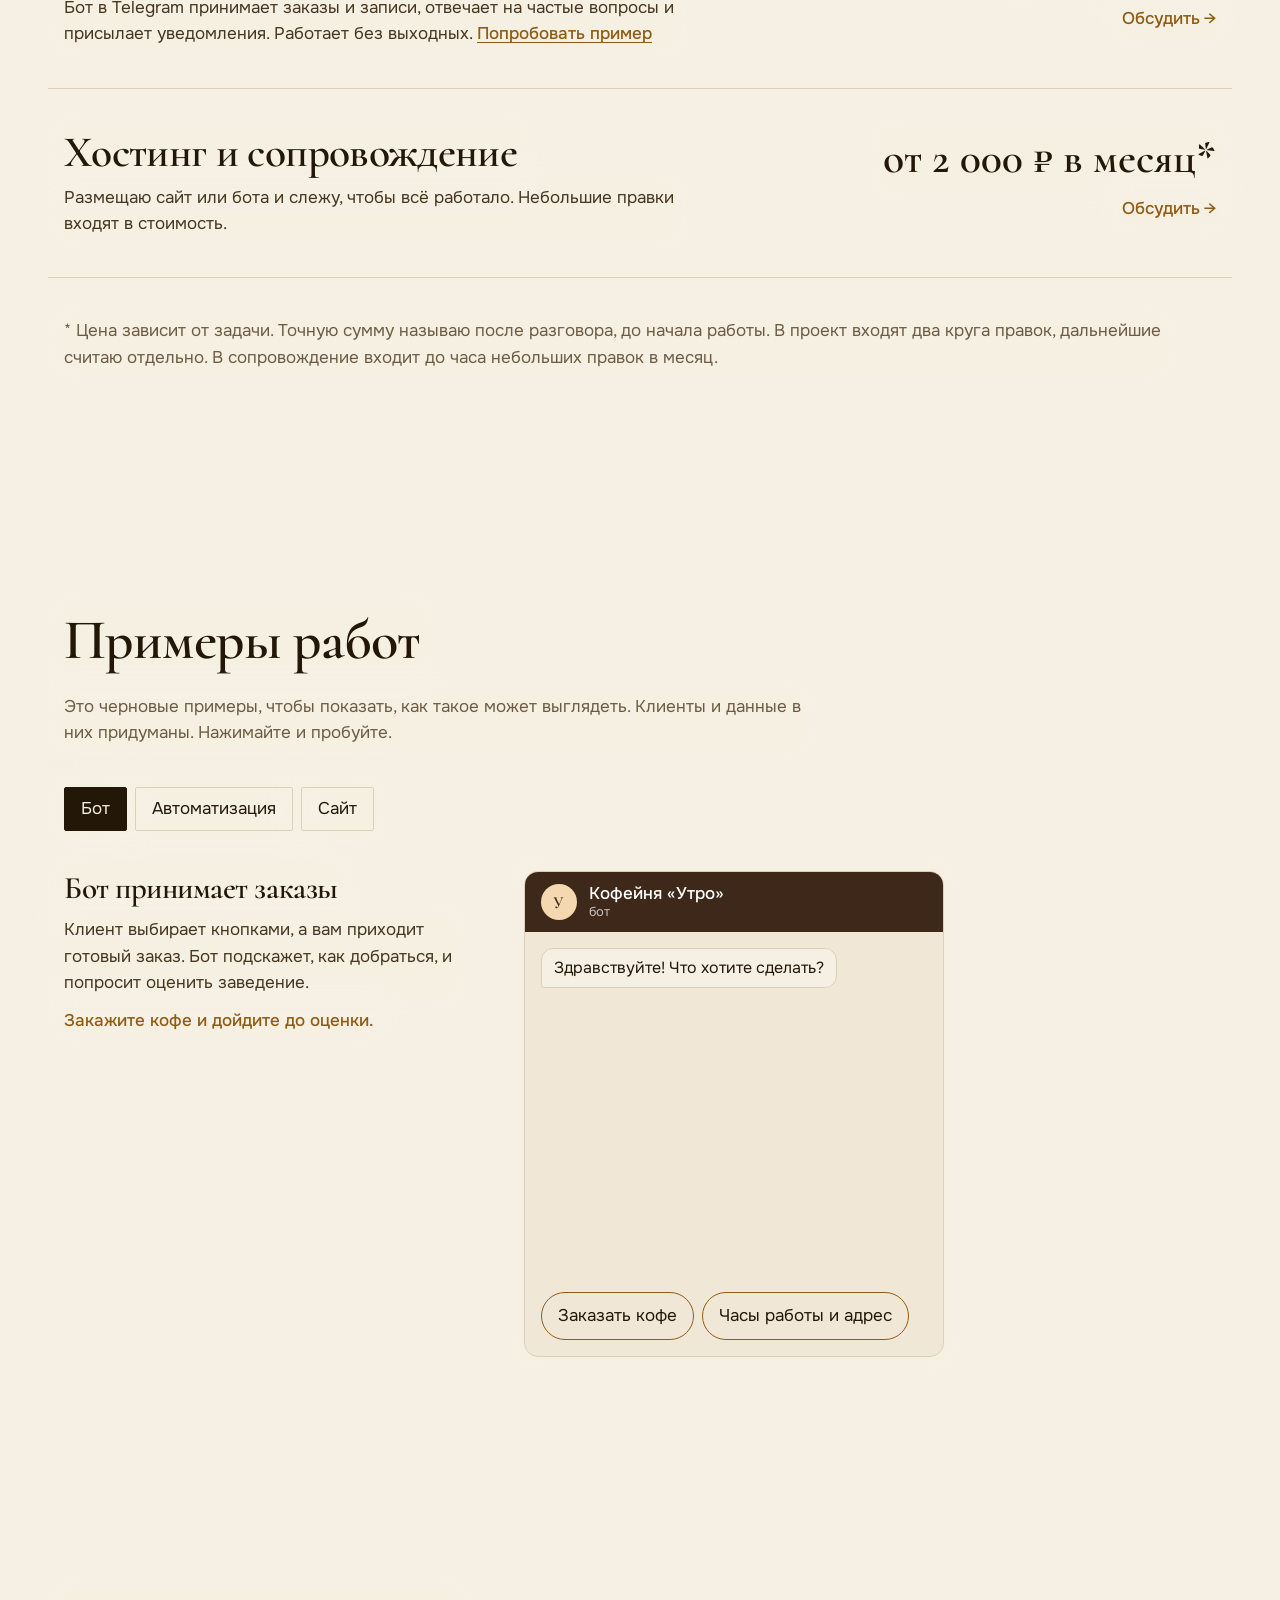
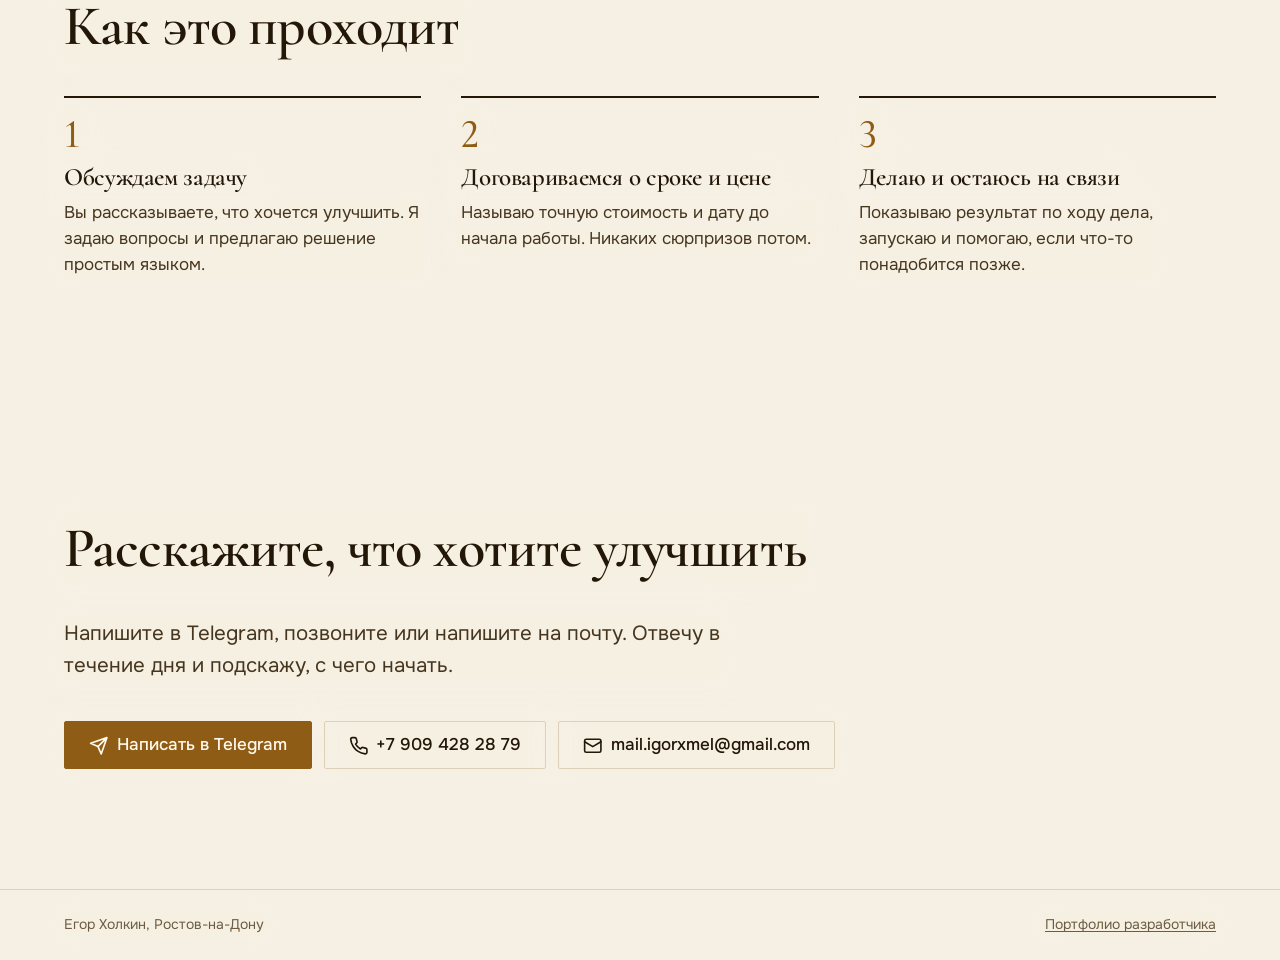
==== commit aabde5ae: "Business: brass ring on avatar hover instead of parallax, larger step numbers Co-Authored-By: Claude" ====
--- a/business/index.html
+++ b/business/index.html
@@ -22,7 +22,7 @@
 <link rel="preconnect" href="https://fonts.googleapis.com">
 <link rel="preconnect" href="https://fonts.gstatic.com" crossorigin>
 <link href="https://fonts.googleapis.com/css2?family=Cormorant:wght@500;600&family=Playfair+Display:wght@400..700&family=Onest:wght@400..600&family=Fraunces:opsz,wght@9..144,500..700&display=swap" rel="stylesheet">
-<link rel="stylesheet" href="/scale.css?v=1793664129393"><link rel="stylesheet" href="/base.css?v=1793664129393"><link rel="stylesheet" href="/business/business.css?v=1793664129393">
+<link rel="stylesheet" href="/scale.css?v=1793671126994"><link rel="stylesheet" href="/base.css?v=1793671126994"><link rel="stylesheet" href="/business/business.css?v=1793671126994">
 </head>
 <body>
 <svg width="0" height="0" style="position:absolute" aria-hidden="true" focusable="false"><symbol id="i-phone" viewBox="0 0 24 24" fill="none" stroke="currentColor" stroke-width="2" stroke-linecap="round" stroke-linejoin="round"><path d="M22 16.92v3a2 2 0 0 1-2.18 2 19.79 19.79 0 0 1-8.63-3.07 19.5 19.5 0 0 1-6-6 19.79 19.79 0 0 1-3.07-8.67A2 2 0 0 1 4.11 2h3a2 2 0 0 1 2 1.72 12.84 12.84 0 0 0 .7 2.81 2 2 0 0 1-.45 2.11L8.09 9.91a16 16 0 0 0 6 6l1.27-1.27a2 2 0 0 1 2.11-.45 12.84 12.84 0 0 0 2.81.7A2 2 0 0 1 22 16.92z"/></symbol><symbol id="i-tg" viewBox="0 0 24 24" fill="none" stroke="currentColor" stroke-width="2" stroke-linecap="round" stroke-linejoin="round"><path d="M22 2 11 13M22 2l-7 20-4-9-9-4 20-7z"/></symbol><symbol id="i-mail" viewBox="0 0 24 24" fill="none" stroke="currentColor" stroke-width="2" stroke-linecap="round" stroke-linejoin="round"><rect x="2" y="4" width="20" height="16" rx="2"/><path d="m22 7-10 6L2 7"/></symbol><symbol id="i-sun" viewBox="0 0 24 24" fill="none" stroke="currentColor" stroke-width="2" stroke-linecap="round" stroke-linejoin="round"><circle cx="12" cy="12" r="4"/><path d="M12 2v2M12 20v2M4.930 4.930l1.410 1.410M17.660 17.660l1.410 1.410M2 12h2M20 12h2M4.930 19.070l1.410-1.410M17.660 6.340l1.410-1.410"/></symbol><symbol id="i-moon" viewBox="0 0 24 24" fill="none" stroke="currentColor" stroke-width="2" stroke-linecap="round" stroke-linejoin="round"><path d="M21 12.790A9 9 0 1 1 11.210 3 7 7 0 0 0 21 12.790z"/></symbol></svg>
@@ -52,6 +52,6 @@
 <div class="cafe-menu"><div><svg class="cup" viewBox="0 0 120 110" aria-hidden="true" style="--coffee:#6b3f22"><path class="steam" d="M44 22c-6-8 6-12 0-20M60 24c-6-8 6-12 0-22M76 22c-6-8 6-12 0-20"/><ellipse cx="60" cy="98" rx="50" ry="9" fill="#e9dccb"/><path d="M26 44h68v22c0 18-12 30-34 30S26 84 26 66z" fill="#fff"/><path d="M94 52c14-2 18 18 0 22" fill="none" stroke="#fff" stroke-width="7" stroke-linecap="round"/><ellipse cx="60" cy="44" rx="34" ry="8" fill="#f3ebe0"/><ellipse cx="60" cy="45" rx="28" ry="5.5" fill="var(--coffee)"/><ellipse cx="60" cy="45" rx="20" ry="3.600" fill="#e9d3b4" opacity=".85"/></svg><b>Капучино</b><span>180 ₽</span></div><div><svg class="cup" viewBox="0 0 120 110" aria-hidden="true" style="--coffee:#8a5a36"><path class="steam" d="M44 22c-6-8 6-12 0-20M60 24c-6-8 6-12 0-22M76 22c-6-8 6-12 0-20"/><ellipse cx="60" cy="98" rx="50" ry="9" fill="#e9dccb"/><path d="M26 44h68v22c0 18-12 30-34 30S26 84 26 66z" fill="#fff"/><path d="M94 52c14-2 18 18 0 22" fill="none" stroke="#fff" stroke-width="7" stroke-linecap="round"/><ellipse cx="60" cy="44" rx="34" ry="8" fill="#f3ebe0"/><ellipse cx="60" cy="45" rx="28" ry="5.5" fill="var(--coffee)"/><path d="M60 41.5c-5 1.5-5 6 0 7 5-1 5-5.500 0-7z" fill="#f6e7d2" opacity=".9"/></svg><b>Латте</b><span>210 ₽</span></div><div><svg class="cup" viewBox="0 0 120 110" aria-hidden="true" style="--coffee:#2e1a10"><path class="steam" d="M44 22c-6-8 6-12 0-20M60 24c-6-8 6-12 0-22M76 22c-6-8 6-12 0-20"/><ellipse cx="60" cy="98" rx="50" ry="9" fill="#e9dccb"/><path d="M26 44h68v22c0 18-12 30-34 30S26 84 26 66z" fill="#fff"/><path d="M94 52c14-2 18 18 0 22" fill="none" stroke="#fff" stroke-width="7" stroke-linecap="round"/><ellipse cx="60" cy="44" rx="34" ry="8" fill="#f3ebe0"/><ellipse cx="60" cy="45" rx="28" ry="5.5" fill="var(--coffee)"/></svg><b>Эспрессо</b><span>140 ₽</span></div></div>
 <div class="cafe-info"><span><svg viewBox="0 0 24 24" aria-hidden="true"><path d="M12 21s-7-6.200-7-11a7 7 0 0 1 14 0c0 4.800-7 11-7 11z"/><circle cx="12" cy="10" r="2.500"/></svg>ул. Садовая, 5</span><span><svg viewBox="0 0 24 24" aria-hidden="true"><circle cx="12" cy="12" r="9"/><path d="M12 7v5l3 2"/></svg>8:00 – 21:00</span><span><svg viewBox="0 0 24 24" aria-hidden="true"><path d="M22 16.920v3a2 2 0 0 1-2.180 2 19.790 19.790 0 0 1-8.630-3.070 19.500 19.500 0 0 1-6-6A19.790 19.790 0 0 1 2.120 4.180 2 2 0 0 1 4.110 2h3a2 2 0 0 1 2 1.720c.13.960.36 1.900.7 2.810a2 2 0 0 1-.45 2.110L8.090 9.910a16 16 0 0 0 6 6l1.270-1.270a2 2 0 0 1 2.110-.45c.91.340 1.850.570 2.810.700A2 2 0 0 1 22 16.920z"/></svg>+7 900 000 00 00</span></div></div></div></div></div>
 </div></section><section class="sec" id="how"><div class="container"><h2>Как это проходит</h2><ol class="steps"><li style="--d:0ms"><span class="idx">1</span><h3>Обсуждаем задачу</h3><p>Вы рассказываете, что хочется улучшить. Я задаю вопросы и предлагаю решение простым языком.</p></li><li style="--d:160ms"><span class="idx">2</span><h3>Договариваемся о сроке и цене</h3><p>Называю точную стоимость и дату до начала работы. Никаких сюрпризов потом.</p></li><li style="--d:320ms"><span class="idx">3</span><h3>Делаю и остаюсь на связи</h3><p>Показываю результат по ходу дела, запускаю и помогаю, если что-то понадобится позже.</p></li></ol></div></section><section class="sec cta" id="contact"><div class="container"><h2>Расскажите, что хотите улучшить</h2><p class="lead">Напишите в Telegram, позвоните или напишите на почту. Отвечу в течение дня и подскажу, с чего начать.</p><div class="actions"><a class="btn btn-primary" href="https://t.me/IgorXmel"><svg class="ico" aria-hidden="true"><use href="#i-tg"/></svg>Написать в Telegram</a><a class="btn" href="tel:+79094282879" data-copy="+7 909 428 28 79" data-done="Номер скопирован"><svg class="ico" aria-hidden="true"><use href="#i-phone"/></svg>+7 909 428 28 79</a><a class="btn" href="mailto:mail.igorxmel@gmail.com" data-copy="mail.igorxmel@gmail.com" data-done="Адрес скопирован"><svg class="ico" aria-hidden="true"><use href="#i-mail"/></svg>mail.igorxmel@gmail.com</a></div></div></section></main><footer class="foot"><div class="container foot-in"><span>Егор Холкин, Ростов-на-Дону</span><a href="/">Портфолио разработчика</a></div></footer><div class="dock" id="dock"><a class="btn btn-primary" href="https://t.me/IgorXmel"><svg class="ico" aria-hidden="true"><use href="#i-tg"/></svg>Написать</a><a class="btn dock-tel" href="tel:+79094282879" data-copy="+7 909 428 28 79" data-done="Номер скопирован" aria-label="Позвонить: +7 909 428 28 79"><svg class="ico" aria-hidden="true"><use href="#i-phone"/></svg><span>Позвонить</span></a></div>
-<script src="/business/business.js?v=1793664129393"></script><script src="/business/live.js?v=1793664129393"></script>
+<script src="/business/business.js?v=1793671126994"></script><script src="/business/live.js?v=1793671126994"></script>
 </body>
 </html>
--- a/business/business.css
+++ b/business/business.css
@@ -502,12 +502,16 @@
 
 /* аватарка */
 .eyebrow { position: relative; z-index: 2; }
-.ava-btn { --mx: 0; --my: 0; flex: none; display: block; width: 52px; height: 52px; padding: 0; border: 0; border-radius: 50%; background: none; cursor: pointer; overflow: hidden; }
-.ava { display: block; width: 100%; height: 100%; border-radius: 50%; object-fit: cover; transition: transform 240ms var(--ease-out); }
+.ava-btn { position: relative; flex: none; display: block; width: 52px; height: 52px; padding: 0; border: 0; border-radius: 50%; background: none; cursor: pointer; }
+.ava { display: block; width: 100%; height: 100%; border-radius: 50%; object-fit: cover; }
+.ava-btn::after { content: ""; position: absolute; inset: -3px; border: 1.5px solid var(--color-accent); border-radius: 50%; opacity: 0; transform: scale(.92); pointer-events: none; transition: opacity 240ms ease, transform 320ms var(--ease-out); }
 @media (hover: hover) and (pointer: fine) {
-  .ava-btn:hover .ava { transform: scale(1.18) translate(calc(var(--mx) * 6%), calc(var(--my) * 6%)); }
+  .ava-btn:hover::after { opacity: 1; transform: scale(1.06); }
 }
 .who { display: block; }
 .eyebrow.open { display: flex; flex-direction: column; align-items: center; gap: var(--space-sm); }
 .eyebrow.open .ava-btn { width: clamp(150px, 26vh, 240px); height: clamp(150px, 26vh, 240px); box-shadow: 0 10px 36px #00000040; }
 .eyebrow.open .who { font-size: var(--text-sm); color: var(--color-muted); }
+
+/* крупные цифры шагов */
+.steps .idx { display: block; margin-bottom: var(--space-xs); font-size: clamp(2.25rem, 3.2vw, 2.875rem); font-weight: 500; line-height: 1; font-variant-numeric: lining-nums; }
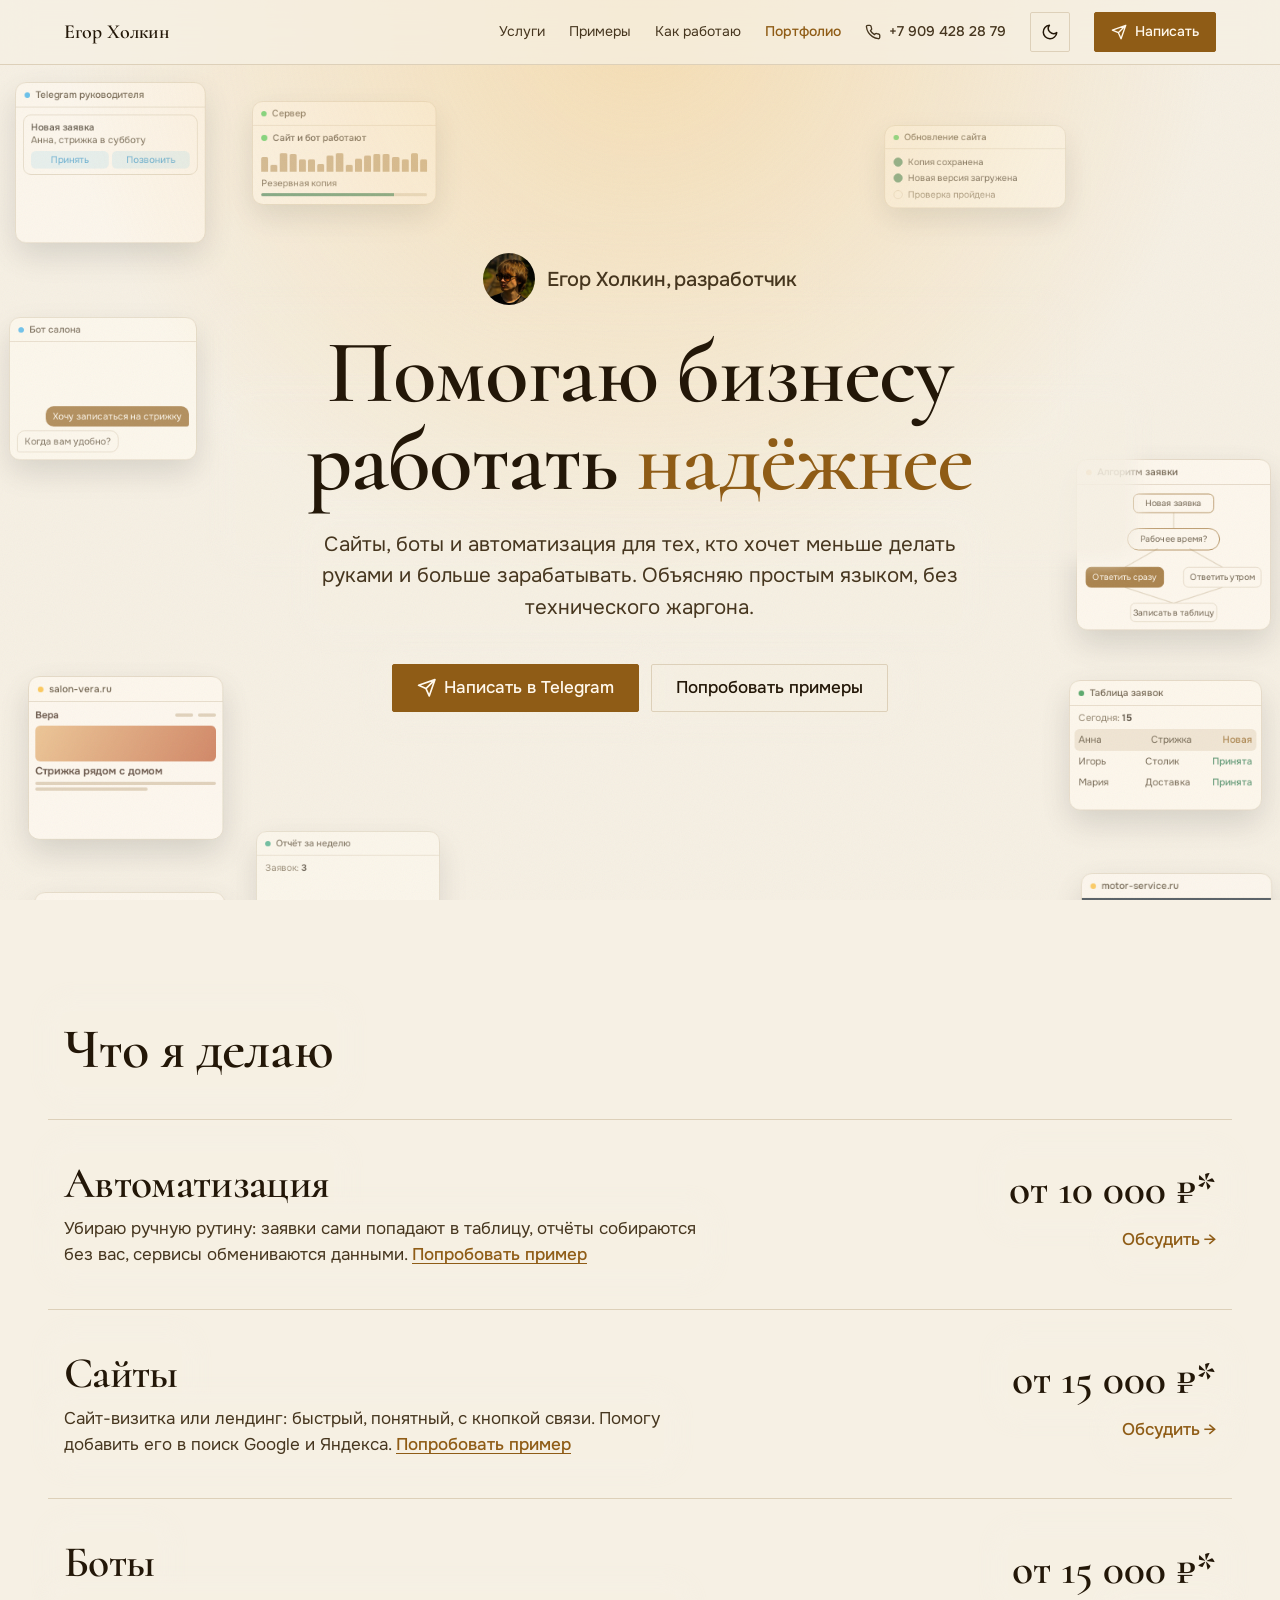
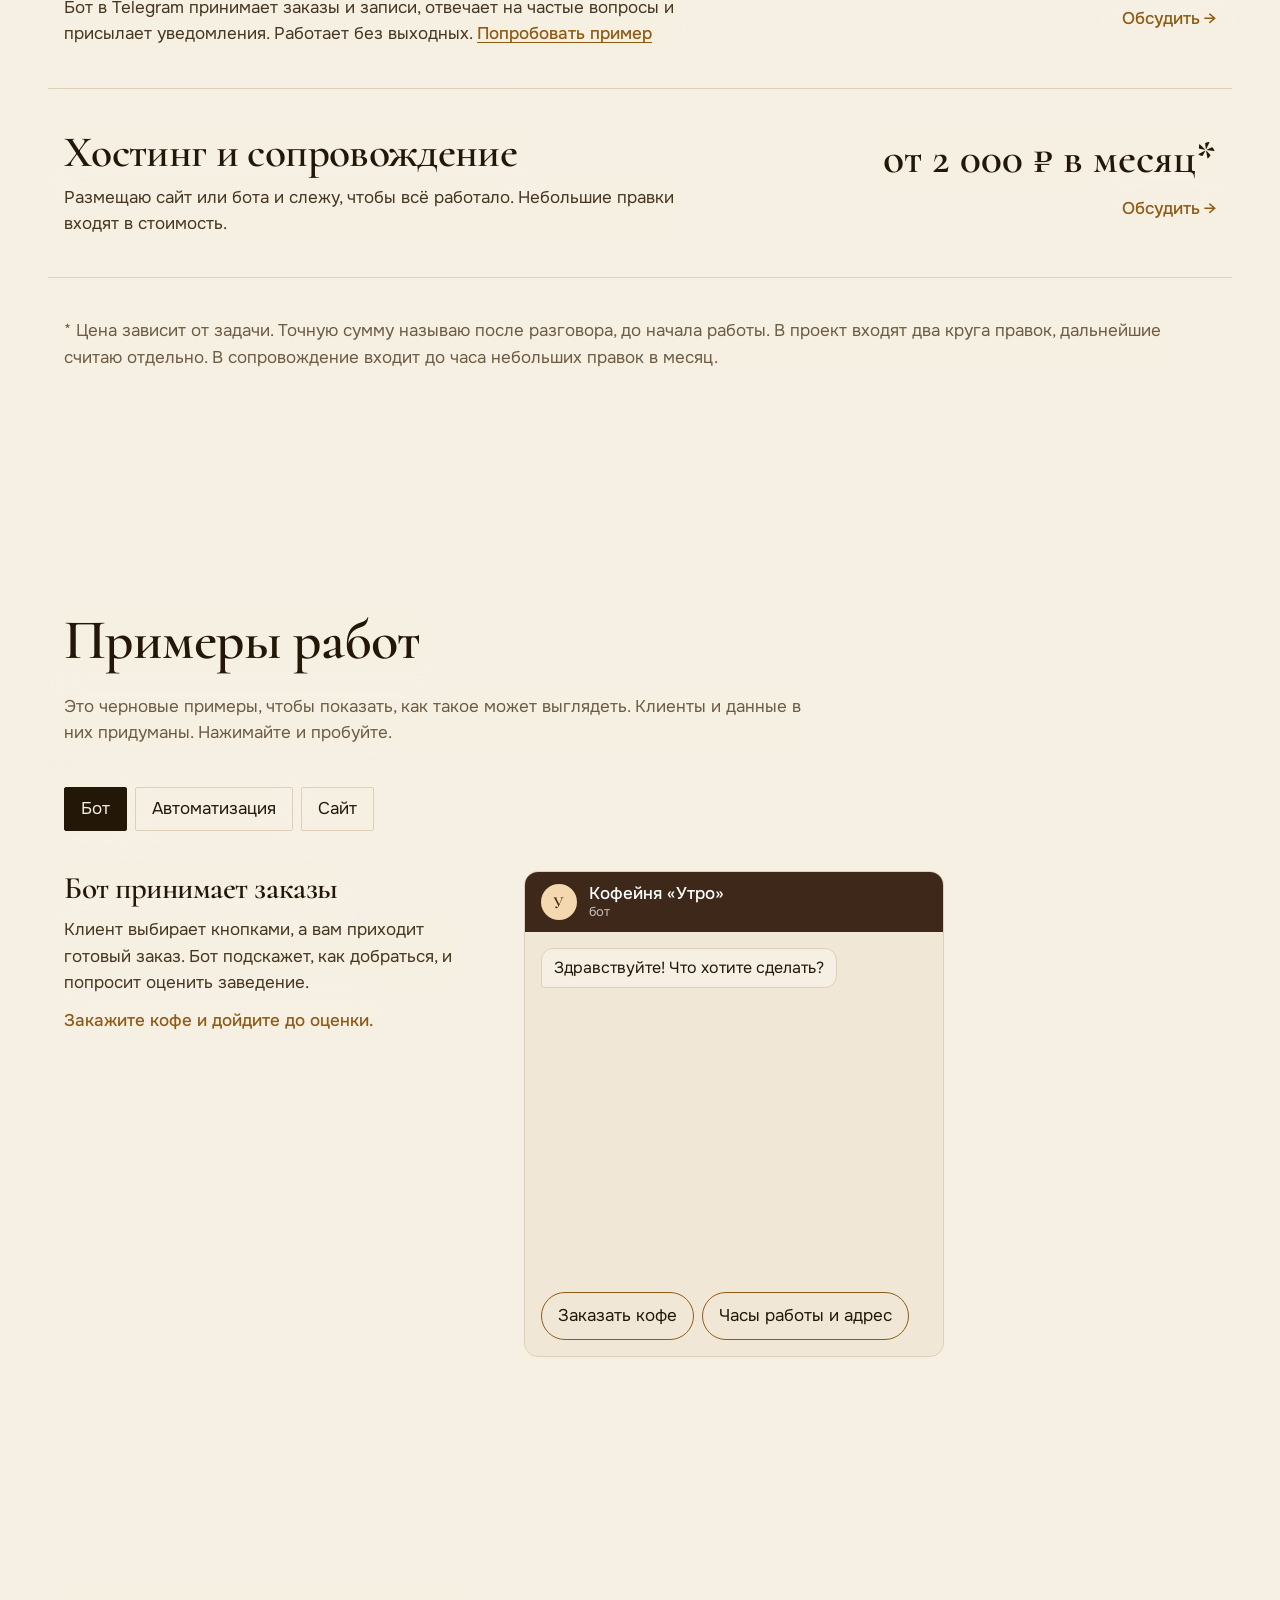
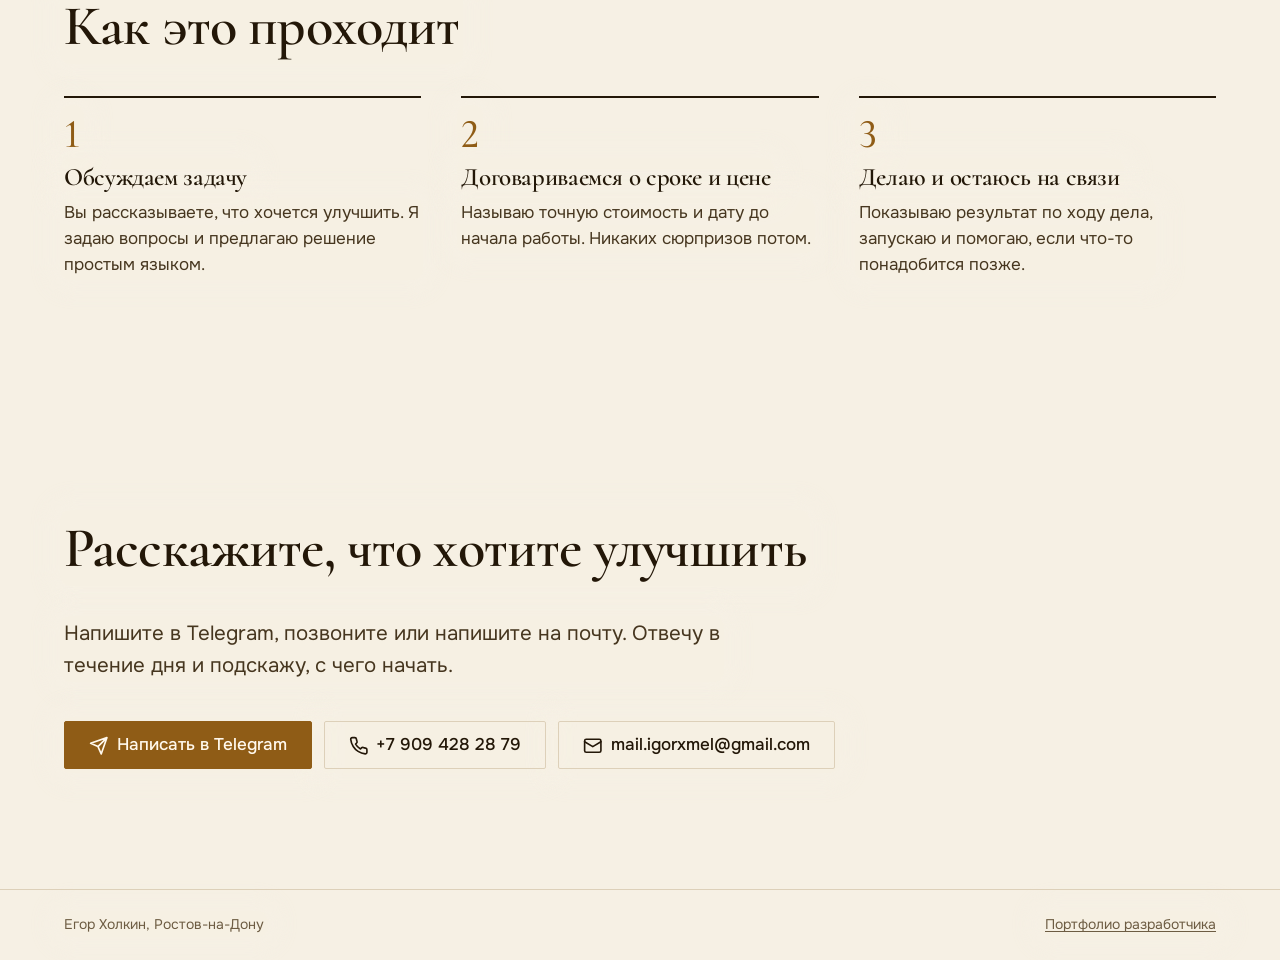
==== commit 50367f8a: "Business: draw avatar hover ring as an outline to avoid stray lines Co-Authored-By: Claude Opus 5.5 " ====
--- a/business/index.html
+++ b/business/index.html
@@ -22,7 +22,7 @@
 <link rel="preconnect" href="https://fonts.googleapis.com">
 <link rel="preconnect" href="https://fonts.gstatic.com" crossorigin>
 <link href="https://fonts.googleapis.com/css2?family=Cormorant:wght@500;600&family=Playfair+Display:wght@400..700&family=Onest:wght@400..600&family=Fraunces:opsz,wght@9..144,500..700&display=swap" rel="stylesheet">
-<link rel="stylesheet" href="/scale.css?v=1793671126994"><link rel="stylesheet" href="/base.css?v=1793671126994"><link rel="stylesheet" href="/business/business.css?v=1793671126994">
+<link rel="stylesheet" href="/scale.css?v=1793673348511"><link rel="stylesheet" href="/base.css?v=1793673348511"><link rel="stylesheet" href="/business/business.css?v=1793673348511">
 </head>
 <body>
 <svg width="0" height="0" style="position:absolute" aria-hidden="true" focusable="false"><symbol id="i-phone" viewBox="0 0 24 24" fill="none" stroke="currentColor" stroke-width="2" stroke-linecap="round" stroke-linejoin="round"><path d="M22 16.92v3a2 2 0 0 1-2.18 2 19.79 19.79 0 0 1-8.63-3.07 19.5 19.5 0 0 1-6-6 19.79 19.79 0 0 1-3.07-8.67A2 2 0 0 1 4.11 2h3a2 2 0 0 1 2 1.72 12.84 12.84 0 0 0 .7 2.81 2 2 0 0 1-.45 2.11L8.09 9.91a16 16 0 0 0 6 6l1.27-1.27a2 2 0 0 1 2.11-.45 12.84 12.84 0 0 0 2.81.7A2 2 0 0 1 22 16.92z"/></symbol><symbol id="i-tg" viewBox="0 0 24 24" fill="none" stroke="currentColor" stroke-width="2" stroke-linecap="round" stroke-linejoin="round"><path d="M22 2 11 13M22 2l-7 20-4-9-9-4 20-7z"/></symbol><symbol id="i-mail" viewBox="0 0 24 24" fill="none" stroke="currentColor" stroke-width="2" stroke-linecap="round" stroke-linejoin="round"><rect x="2" y="4" width="20" height="16" rx="2"/><path d="m22 7-10 6L2 7"/></symbol><symbol id="i-sun" viewBox="0 0 24 24" fill="none" stroke="currentColor" stroke-width="2" stroke-linecap="round" stroke-linejoin="round"><circle cx="12" cy="12" r="4"/><path d="M12 2v2M12 20v2M4.930 4.930l1.410 1.410M17.660 17.660l1.410 1.410M2 12h2M20 12h2M4.930 19.070l1.410-1.410M17.660 6.340l1.410-1.410"/></symbol><symbol id="i-moon" viewBox="0 0 24 24" fill="none" stroke="currentColor" stroke-width="2" stroke-linecap="round" stroke-linejoin="round"><path d="M21 12.790A9 9 0 1 1 11.210 3 7 7 0 0 0 21 12.790z"/></symbol></svg>
@@ -52,6 +52,6 @@
 <div class="cafe-menu"><div><svg class="cup" viewBox="0 0 120 110" aria-hidden="true" style="--coffee:#6b3f22"><path class="steam" d="M44 22c-6-8 6-12 0-20M60 24c-6-8 6-12 0-22M76 22c-6-8 6-12 0-20"/><ellipse cx="60" cy="98" rx="50" ry="9" fill="#e9dccb"/><path d="M26 44h68v22c0 18-12 30-34 30S26 84 26 66z" fill="#fff"/><path d="M94 52c14-2 18 18 0 22" fill="none" stroke="#fff" stroke-width="7" stroke-linecap="round"/><ellipse cx="60" cy="44" rx="34" ry="8" fill="#f3ebe0"/><ellipse cx="60" cy="45" rx="28" ry="5.5" fill="var(--coffee)"/><ellipse cx="60" cy="45" rx="20" ry="3.600" fill="#e9d3b4" opacity=".85"/></svg><b>Капучино</b><span>180 ₽</span></div><div><svg class="cup" viewBox="0 0 120 110" aria-hidden="true" style="--coffee:#8a5a36"><path class="steam" d="M44 22c-6-8 6-12 0-20M60 24c-6-8 6-12 0-22M76 22c-6-8 6-12 0-20"/><ellipse cx="60" cy="98" rx="50" ry="9" fill="#e9dccb"/><path d="M26 44h68v22c0 18-12 30-34 30S26 84 26 66z" fill="#fff"/><path d="M94 52c14-2 18 18 0 22" fill="none" stroke="#fff" stroke-width="7" stroke-linecap="round"/><ellipse cx="60" cy="44" rx="34" ry="8" fill="#f3ebe0"/><ellipse cx="60" cy="45" rx="28" ry="5.5" fill="var(--coffee)"/><path d="M60 41.5c-5 1.5-5 6 0 7 5-1 5-5.500 0-7z" fill="#f6e7d2" opacity=".9"/></svg><b>Латте</b><span>210 ₽</span></div><div><svg class="cup" viewBox="0 0 120 110" aria-hidden="true" style="--coffee:#2e1a10"><path class="steam" d="M44 22c-6-8 6-12 0-20M60 24c-6-8 6-12 0-22M76 22c-6-8 6-12 0-20"/><ellipse cx="60" cy="98" rx="50" ry="9" fill="#e9dccb"/><path d="M26 44h68v22c0 18-12 30-34 30S26 84 26 66z" fill="#fff"/><path d="M94 52c14-2 18 18 0 22" fill="none" stroke="#fff" stroke-width="7" stroke-linecap="round"/><ellipse cx="60" cy="44" rx="34" ry="8" fill="#f3ebe0"/><ellipse cx="60" cy="45" rx="28" ry="5.5" fill="var(--coffee)"/></svg><b>Эспрессо</b><span>140 ₽</span></div></div>
 <div class="cafe-info"><span><svg viewBox="0 0 24 24" aria-hidden="true"><path d="M12 21s-7-6.200-7-11a7 7 0 0 1 14 0c0 4.800-7 11-7 11z"/><circle cx="12" cy="10" r="2.500"/></svg>ул. Садовая, 5</span><span><svg viewBox="0 0 24 24" aria-hidden="true"><circle cx="12" cy="12" r="9"/><path d="M12 7v5l3 2"/></svg>8:00 – 21:00</span><span><svg viewBox="0 0 24 24" aria-hidden="true"><path d="M22 16.920v3a2 2 0 0 1-2.180 2 19.790 19.790 0 0 1-8.630-3.070 19.500 19.500 0 0 1-6-6A19.790 19.790 0 0 1 2.120 4.180 2 2 0 0 1 4.110 2h3a2 2 0 0 1 2 1.720c.13.960.36 1.900.7 2.810a2 2 0 0 1-.45 2.110L8.090 9.910a16 16 0 0 0 6 6l1.270-1.270a2 2 0 0 1 2.110-.45c.91.340 1.850.570 2.810.700A2 2 0 0 1 22 16.920z"/></svg>+7 900 000 00 00</span></div></div></div></div></div>
 </div></section><section class="sec" id="how"><div class="container"><h2>Как это проходит</h2><ol class="steps"><li style="--d:0ms"><span class="idx">1</span><h3>Обсуждаем задачу</h3><p>Вы рассказываете, что хочется улучшить. Я задаю вопросы и предлагаю решение простым языком.</p></li><li style="--d:160ms"><span class="idx">2</span><h3>Договариваемся о сроке и цене</h3><p>Называю точную стоимость и дату до начала работы. Никаких сюрпризов потом.</p></li><li style="--d:320ms"><span class="idx">3</span><h3>Делаю и остаюсь на связи</h3><p>Показываю результат по ходу дела, запускаю и помогаю, если что-то понадобится позже.</p></li></ol></div></section><section class="sec cta" id="contact"><div class="container"><h2>Расскажите, что хотите улучшить</h2><p class="lead">Напишите в Telegram, позвоните или напишите на почту. Отвечу в течение дня и подскажу, с чего начать.</p><div class="actions"><a class="btn btn-primary" href="https://t.me/IgorXmel"><svg class="ico" aria-hidden="true"><use href="#i-tg"/></svg>Написать в Telegram</a><a class="btn" href="tel:+79094282879" data-copy="+7 909 428 28 79" data-done="Номер скопирован"><svg class="ico" aria-hidden="true"><use href="#i-phone"/></svg>+7 909 428 28 79</a><a class="btn" href="mailto:mail.igorxmel@gmail.com" data-copy="mail.igorxmel@gmail.com" data-done="Адрес скопирован"><svg class="ico" aria-hidden="true"><use href="#i-mail"/></svg>mail.igorxmel@gmail.com</a></div></div></section></main><footer class="foot"><div class="container foot-in"><span>Егор Холкин, Ростов-на-Дону</span><a href="/">Портфолио разработчика</a></div></footer><div class="dock" id="dock"><a class="btn btn-primary" href="https://t.me/IgorXmel"><svg class="ico" aria-hidden="true"><use href="#i-tg"/></svg>Написать</a><a class="btn dock-tel" href="tel:+79094282879" data-copy="+7 909 428 28 79" data-done="Номер скопирован" aria-label="Позвонить: +7 909 428 28 79"><svg class="ico" aria-hidden="true"><use href="#i-phone"/></svg><span>Позвонить</span></a></div>
-<script src="/business/business.js?v=1793671126994"></script><script src="/business/live.js?v=1793671126994"></script>
+<script src="/business/business.js?v=1793673348511"></script><script src="/business/live.js?v=1793673348511"></script>
 </body>
 </html>
--- a/business/business.css
+++ b/business/business.css
@@ -504,9 +504,10 @@
 .eyebrow { position: relative; z-index: 2; }
 .ava-btn { position: relative; flex: none; display: block; width: 52px; height: 52px; padding: 0; border: 0; border-radius: 50%; background: none; cursor: pointer; }
 .ava { display: block; width: 100%; height: 100%; border-radius: 50%; object-fit: cover; }
-.ava-btn::after { content: ""; position: absolute; inset: -3px; border: 1.5px solid var(--color-accent); border-radius: 50%; opacity: 0; transform: scale(.92); pointer-events: none; transition: opacity 240ms ease, transform 320ms var(--ease-out); }
+.ava-btn { outline: 2px solid transparent; outline-offset: 1px; transition: outline-color 220ms ease, outline-offset 280ms var(--ease-out); }
+.ava-btn:focus-visible { outline-color: var(--color-focus); outline-offset: 3px; }
 @media (hover: hover) and (pointer: fine) {
-  .ava-btn:hover::after { opacity: 1; transform: scale(1.06); }
+  .ava-btn:hover { outline-color: var(--color-accent); outline-offset: 3px; }
 }
 .who { display: block; }
 .eyebrow.open { display: flex; flex-direction: column; align-items: center; gap: var(--space-sm); }
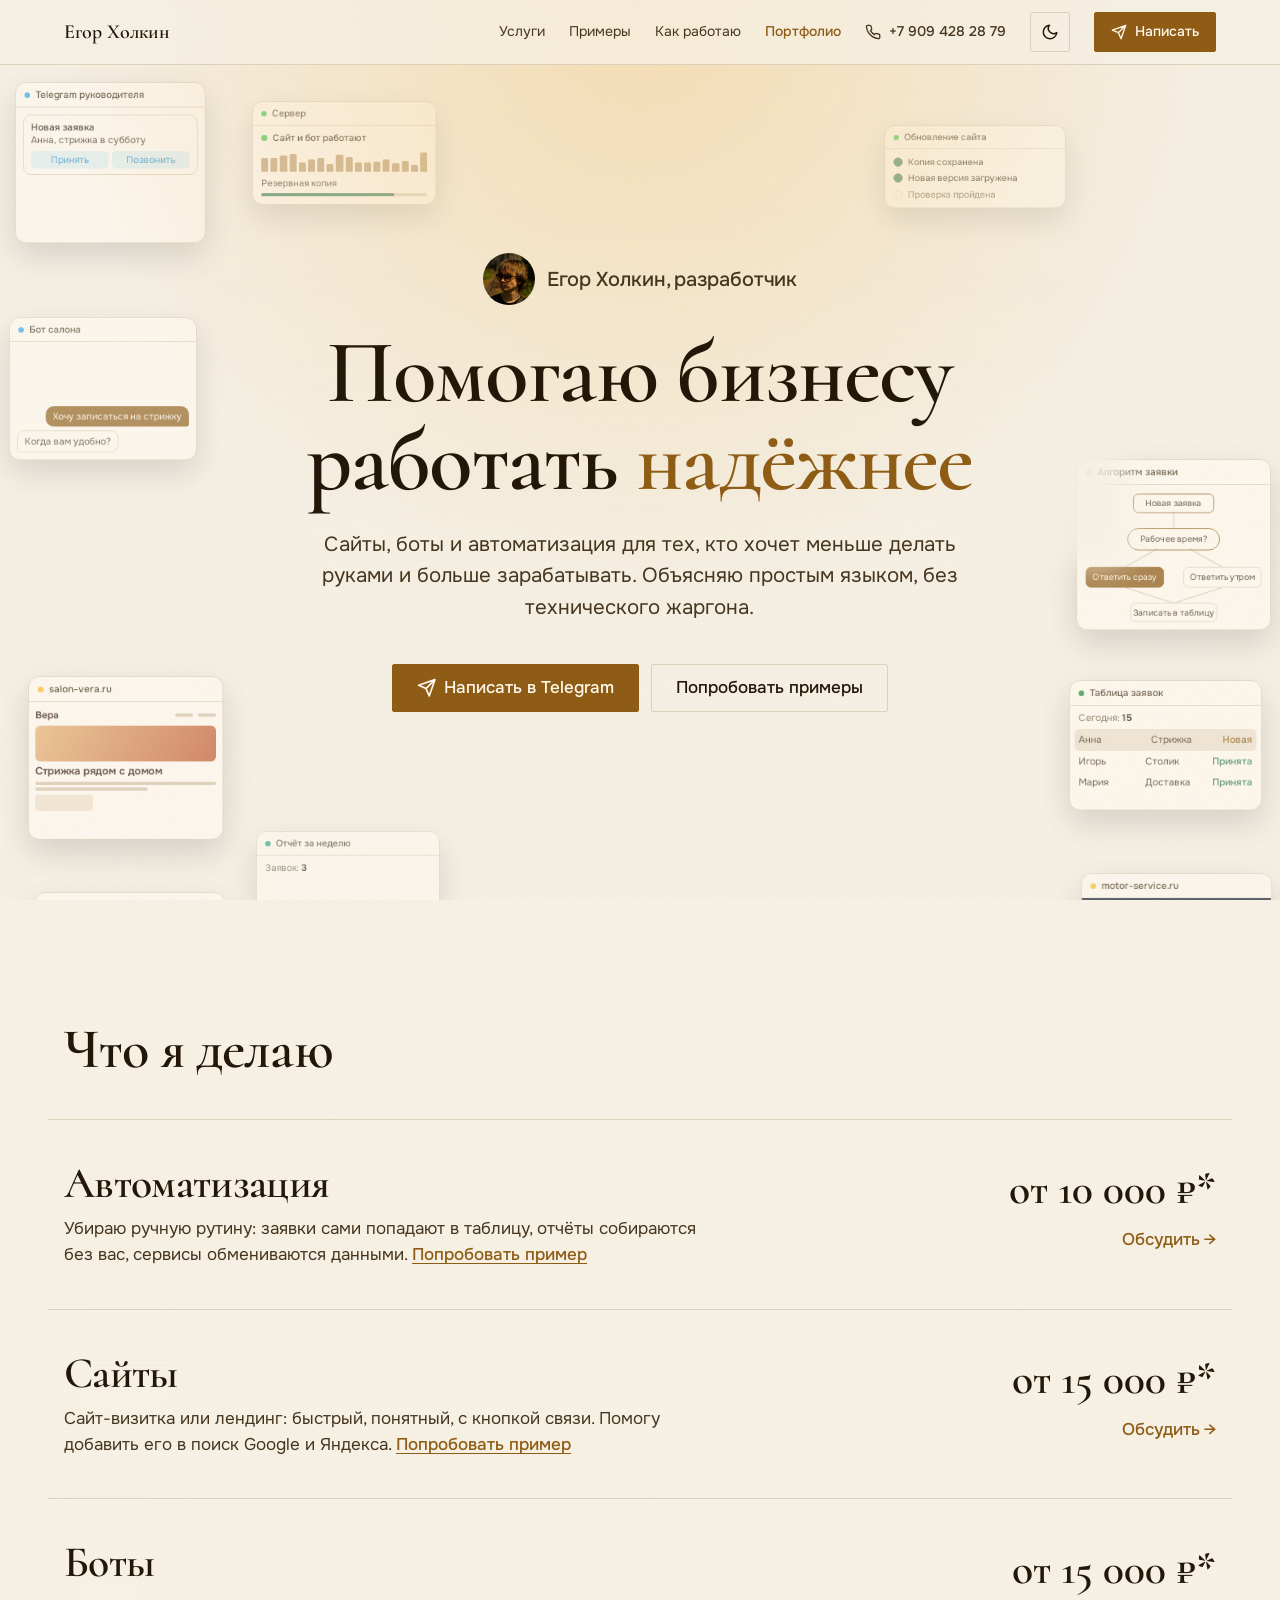
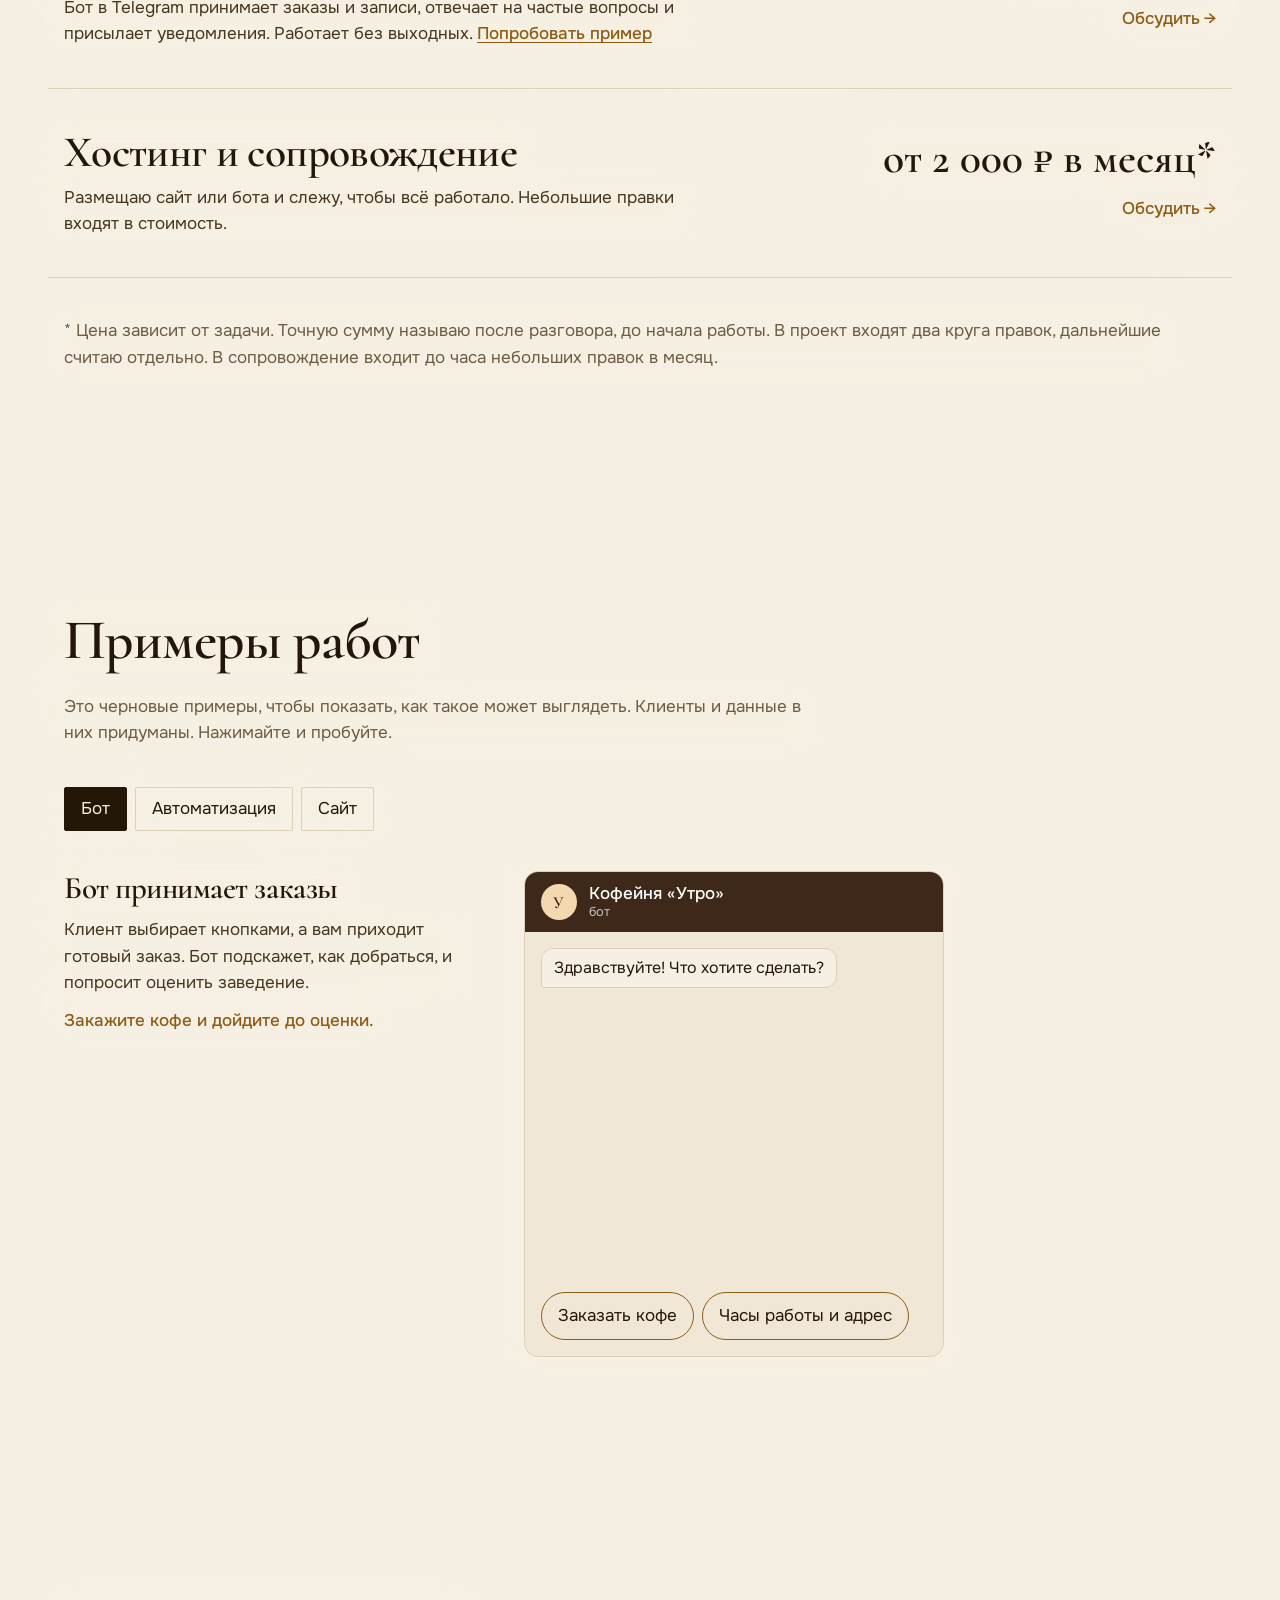
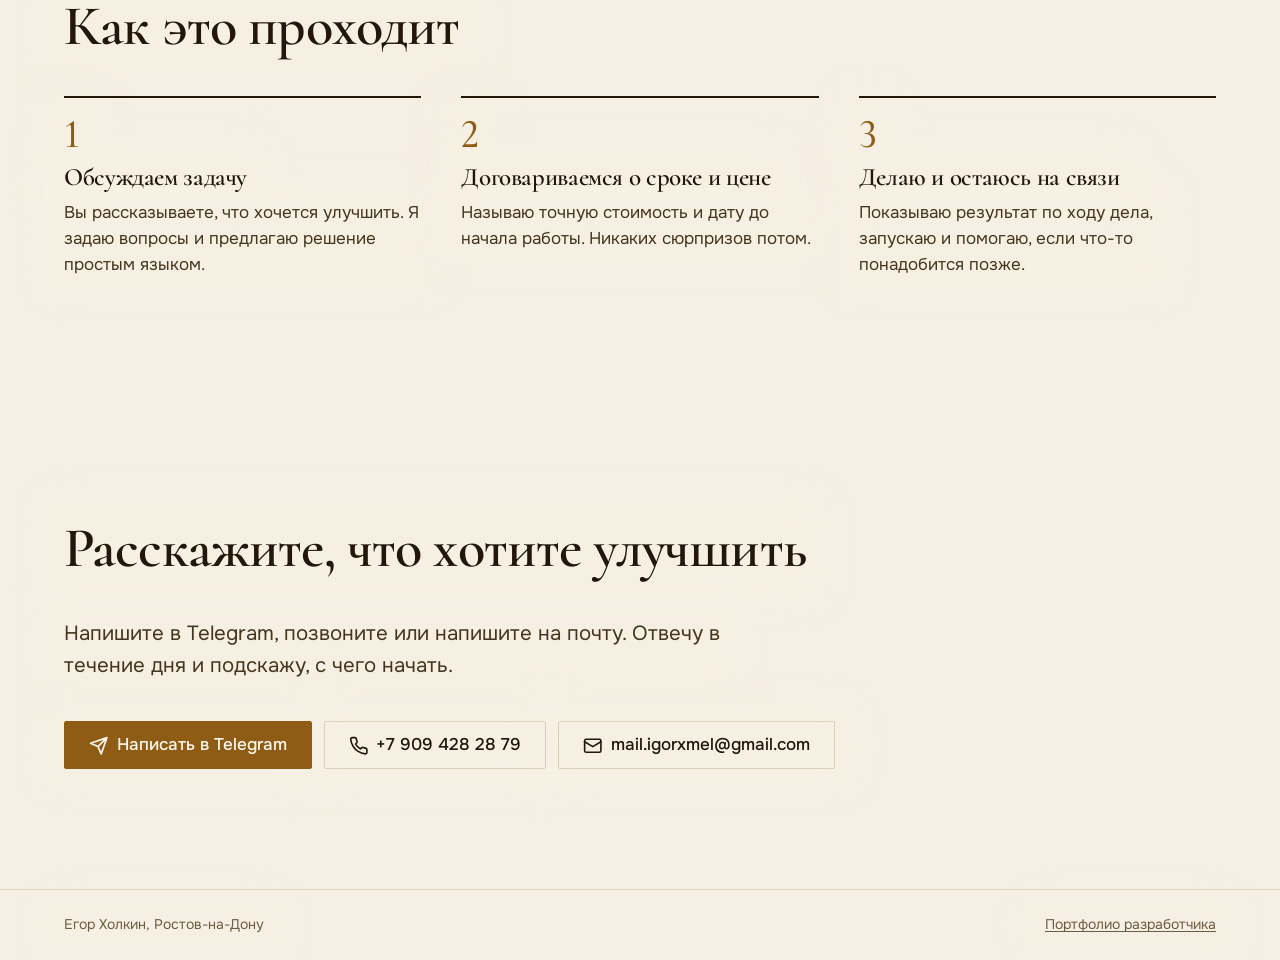
==== commit b02116b2: "Business: smooth text backing edge with a single blurred layer Co-Authored-By: Claude Opus 5.5 <nore" ====
--- a/business/index.html
+++ b/business/index.html
@@ -22,7 +22,7 @@
 <link rel="preconnect" href="https://fonts.googleapis.com">
 <link rel="preconnect" href="https://fonts.gstatic.com" crossorigin>
 <link href="https://fonts.googleapis.com/css2?family=Cormorant:wght@500;600&family=Playfair+Display:wght@400..700&family=Onest:wght@400..600&family=Fraunces:opsz,wght@9..144,500..700&display=swap" rel="stylesheet">
-<link rel="stylesheet" href="/scale.css?v=1793673348511"><link rel="stylesheet" href="/base.css?v=1793673348511"><link rel="stylesheet" href="/business/business.css?v=1793673348511">
+<link rel="stylesheet" href="/scale.css?v=1793722513268"><link rel="stylesheet" href="/base.css?v=1793722513268"><link rel="stylesheet" href="/business/business.css?v=1793722513268">
 </head>
 <body>
 <svg width="0" height="0" style="position:absolute" aria-hidden="true" focusable="false"><symbol id="i-phone" viewBox="0 0 24 24" fill="none" stroke="currentColor" stroke-width="2" stroke-linecap="round" stroke-linejoin="round"><path d="M22 16.92v3a2 2 0 0 1-2.18 2 19.79 19.79 0 0 1-8.63-3.07 19.5 19.5 0 0 1-6-6 19.79 19.79 0 0 1-3.07-8.67A2 2 0 0 1 4.11 2h3a2 2 0 0 1 2 1.72 12.84 12.84 0 0 0 .7 2.81 2 2 0 0 1-.45 2.11L8.09 9.91a16 16 0 0 0 6 6l1.27-1.27a2 2 0 0 1 2.11-.45 12.84 12.84 0 0 0 2.81.7A2 2 0 0 1 22 16.92z"/></symbol><symbol id="i-tg" viewBox="0 0 24 24" fill="none" stroke="currentColor" stroke-width="2" stroke-linecap="round" stroke-linejoin="round"><path d="M22 2 11 13M22 2l-7 20-4-9-9-4 20-7z"/></symbol><symbol id="i-mail" viewBox="0 0 24 24" fill="none" stroke="currentColor" stroke-width="2" stroke-linecap="round" stroke-linejoin="round"><rect x="2" y="4" width="20" height="16" rx="2"/><path d="m22 7-10 6L2 7"/></symbol><symbol id="i-sun" viewBox="0 0 24 24" fill="none" stroke="currentColor" stroke-width="2" stroke-linecap="round" stroke-linejoin="round"><circle cx="12" cy="12" r="4"/><path d="M12 2v2M12 20v2M4.930 4.930l1.410 1.410M17.660 17.660l1.410 1.410M2 12h2M20 12h2M4.930 19.070l1.410-1.410M17.660 6.340l1.410-1.410"/></symbol><symbol id="i-moon" viewBox="0 0 24 24" fill="none" stroke="currentColor" stroke-width="2" stroke-linecap="round" stroke-linejoin="round"><path d="M21 12.790A9 9 0 1 1 11.210 3 7 7 0 0 0 21 12.790z"/></symbol></svg>
@@ -52,6 +52,6 @@
 <div class="cafe-menu"><div><svg class="cup" viewBox="0 0 120 110" aria-hidden="true" style="--coffee:#6b3f22"><path class="steam" d="M44 22c-6-8 6-12 0-20M60 24c-6-8 6-12 0-22M76 22c-6-8 6-12 0-20"/><ellipse cx="60" cy="98" rx="50" ry="9" fill="#e9dccb"/><path d="M26 44h68v22c0 18-12 30-34 30S26 84 26 66z" fill="#fff"/><path d="M94 52c14-2 18 18 0 22" fill="none" stroke="#fff" stroke-width="7" stroke-linecap="round"/><ellipse cx="60" cy="44" rx="34" ry="8" fill="#f3ebe0"/><ellipse cx="60" cy="45" rx="28" ry="5.5" fill="var(--coffee)"/><ellipse cx="60" cy="45" rx="20" ry="3.600" fill="#e9d3b4" opacity=".85"/></svg><b>Капучино</b><span>180 ₽</span></div><div><svg class="cup" viewBox="0 0 120 110" aria-hidden="true" style="--coffee:#8a5a36"><path class="steam" d="M44 22c-6-8 6-12 0-20M60 24c-6-8 6-12 0-22M76 22c-6-8 6-12 0-20"/><ellipse cx="60" cy="98" rx="50" ry="9" fill="#e9dccb"/><path d="M26 44h68v22c0 18-12 30-34 30S26 84 26 66z" fill="#fff"/><path d="M94 52c14-2 18 18 0 22" fill="none" stroke="#fff" stroke-width="7" stroke-linecap="round"/><ellipse cx="60" cy="44" rx="34" ry="8" fill="#f3ebe0"/><ellipse cx="60" cy="45" rx="28" ry="5.5" fill="var(--coffee)"/><path d="M60 41.5c-5 1.5-5 6 0 7 5-1 5-5.500 0-7z" fill="#f6e7d2" opacity=".9"/></svg><b>Латте</b><span>210 ₽</span></div><div><svg class="cup" viewBox="0 0 120 110" aria-hidden="true" style="--coffee:#2e1a10"><path class="steam" d="M44 22c-6-8 6-12 0-20M60 24c-6-8 6-12 0-22M76 22c-6-8 6-12 0-20"/><ellipse cx="60" cy="98" rx="50" ry="9" fill="#e9dccb"/><path d="M26 44h68v22c0 18-12 30-34 30S26 84 26 66z" fill="#fff"/><path d="M94 52c14-2 18 18 0 22" fill="none" stroke="#fff" stroke-width="7" stroke-linecap="round"/><ellipse cx="60" cy="44" rx="34" ry="8" fill="#f3ebe0"/><ellipse cx="60" cy="45" rx="28" ry="5.5" fill="var(--coffee)"/></svg><b>Эспрессо</b><span>140 ₽</span></div></div>
 <div class="cafe-info"><span><svg viewBox="0 0 24 24" aria-hidden="true"><path d="M12 21s-7-6.200-7-11a7 7 0 0 1 14 0c0 4.800-7 11-7 11z"/><circle cx="12" cy="10" r="2.500"/></svg>ул. Садовая, 5</span><span><svg viewBox="0 0 24 24" aria-hidden="true"><circle cx="12" cy="12" r="9"/><path d="M12 7v5l3 2"/></svg>8:00 – 21:00</span><span><svg viewBox="0 0 24 24" aria-hidden="true"><path d="M22 16.920v3a2 2 0 0 1-2.180 2 19.790 19.790 0 0 1-8.630-3.070 19.500 19.500 0 0 1-6-6A19.790 19.790 0 0 1 2.120 4.180 2 2 0 0 1 4.110 2h3a2 2 0 0 1 2 1.720c.13.960.36 1.900.7 2.810a2 2 0 0 1-.45 2.110L8.090 9.910a16 16 0 0 0 6 6l1.270-1.270a2 2 0 0 1 2.110-.45c.91.340 1.850.570 2.810.700A2 2 0 0 1 22 16.920z"/></svg>+7 900 000 00 00</span></div></div></div></div></div>
 </div></section><section class="sec" id="how"><div class="container"><h2>Как это проходит</h2><ol class="steps"><li style="--d:0ms"><span class="idx">1</span><h3>Обсуждаем задачу</h3><p>Вы рассказываете, что хочется улучшить. Я задаю вопросы и предлагаю решение простым языком.</p></li><li style="--d:160ms"><span class="idx">2</span><h3>Договариваемся о сроке и цене</h3><p>Называю точную стоимость и дату до начала работы. Никаких сюрпризов потом.</p></li><li style="--d:320ms"><span class="idx">3</span><h3>Делаю и остаюсь на связи</h3><p>Показываю результат по ходу дела, запускаю и помогаю, если что-то понадобится позже.</p></li></ol></div></section><section class="sec cta" id="contact"><div class="container"><h2>Расскажите, что хотите улучшить</h2><p class="lead">Напишите в Telegram, позвоните или напишите на почту. Отвечу в течение дня и подскажу, с чего начать.</p><div class="actions"><a class="btn btn-primary" href="https://t.me/IgorXmel"><svg class="ico" aria-hidden="true"><use href="#i-tg"/></svg>Написать в Telegram</a><a class="btn" href="tel:+79094282879" data-copy="+7 909 428 28 79" data-done="Номер скопирован"><svg class="ico" aria-hidden="true"><use href="#i-phone"/></svg>+7 909 428 28 79</a><a class="btn" href="mailto:mail.igorxmel@gmail.com" data-copy="mail.igorxmel@gmail.com" data-done="Адрес скопирован"><svg class="ico" aria-hidden="true"><use href="#i-mail"/></svg>mail.igorxmel@gmail.com</a></div></div></section></main><footer class="foot"><div class="container foot-in"><span>Егор Холкин, Ростов-на-Дону</span><a href="/">Портфолио разработчика</a></div></footer><div class="dock" id="dock"><a class="btn btn-primary" href="https://t.me/IgorXmel"><svg class="ico" aria-hidden="true"><use href="#i-tg"/></svg>Написать</a><a class="btn dock-tel" href="tel:+79094282879" data-copy="+7 909 428 28 79" data-done="Номер скопирован" aria-label="Позвонить: +7 909 428 28 79"><svg class="ico" aria-hidden="true"><use href="#i-phone"/></svg><span>Позвонить</span></a></div>
-<script src="/business/business.js?v=1793673348511"></script><script src="/business/live.js?v=1793673348511"></script>
+<script src="/business/business.js?v=1793722513268"></script><script src="/business/live.js?v=1793722513268"></script>
 </body>
 </html>
--- a/business/business.css
+++ b/business/business.css
@@ -455,7 +455,7 @@
 :root { --scrim: color-mix(in srgb, var(--color-paper) 86%, transparent); }
 #live { z-index: -3; }
 #scrim { position: absolute; top: 0; left: 0; width: 100%; height: 0; z-index: -2; pointer-events: none; }
-#scrim i { position: absolute; display: block; border-radius: 10px; background: var(--scrim); box-shadow: 0 0 18px 12px var(--scrim); }
+#scrim i { position: absolute; display: block; background: var(--scrim); filter: blur(16px); }
 .bg-glow { z-index: -1; }
 .measuring .rv { transition: none !important; transform: none !important; }
 
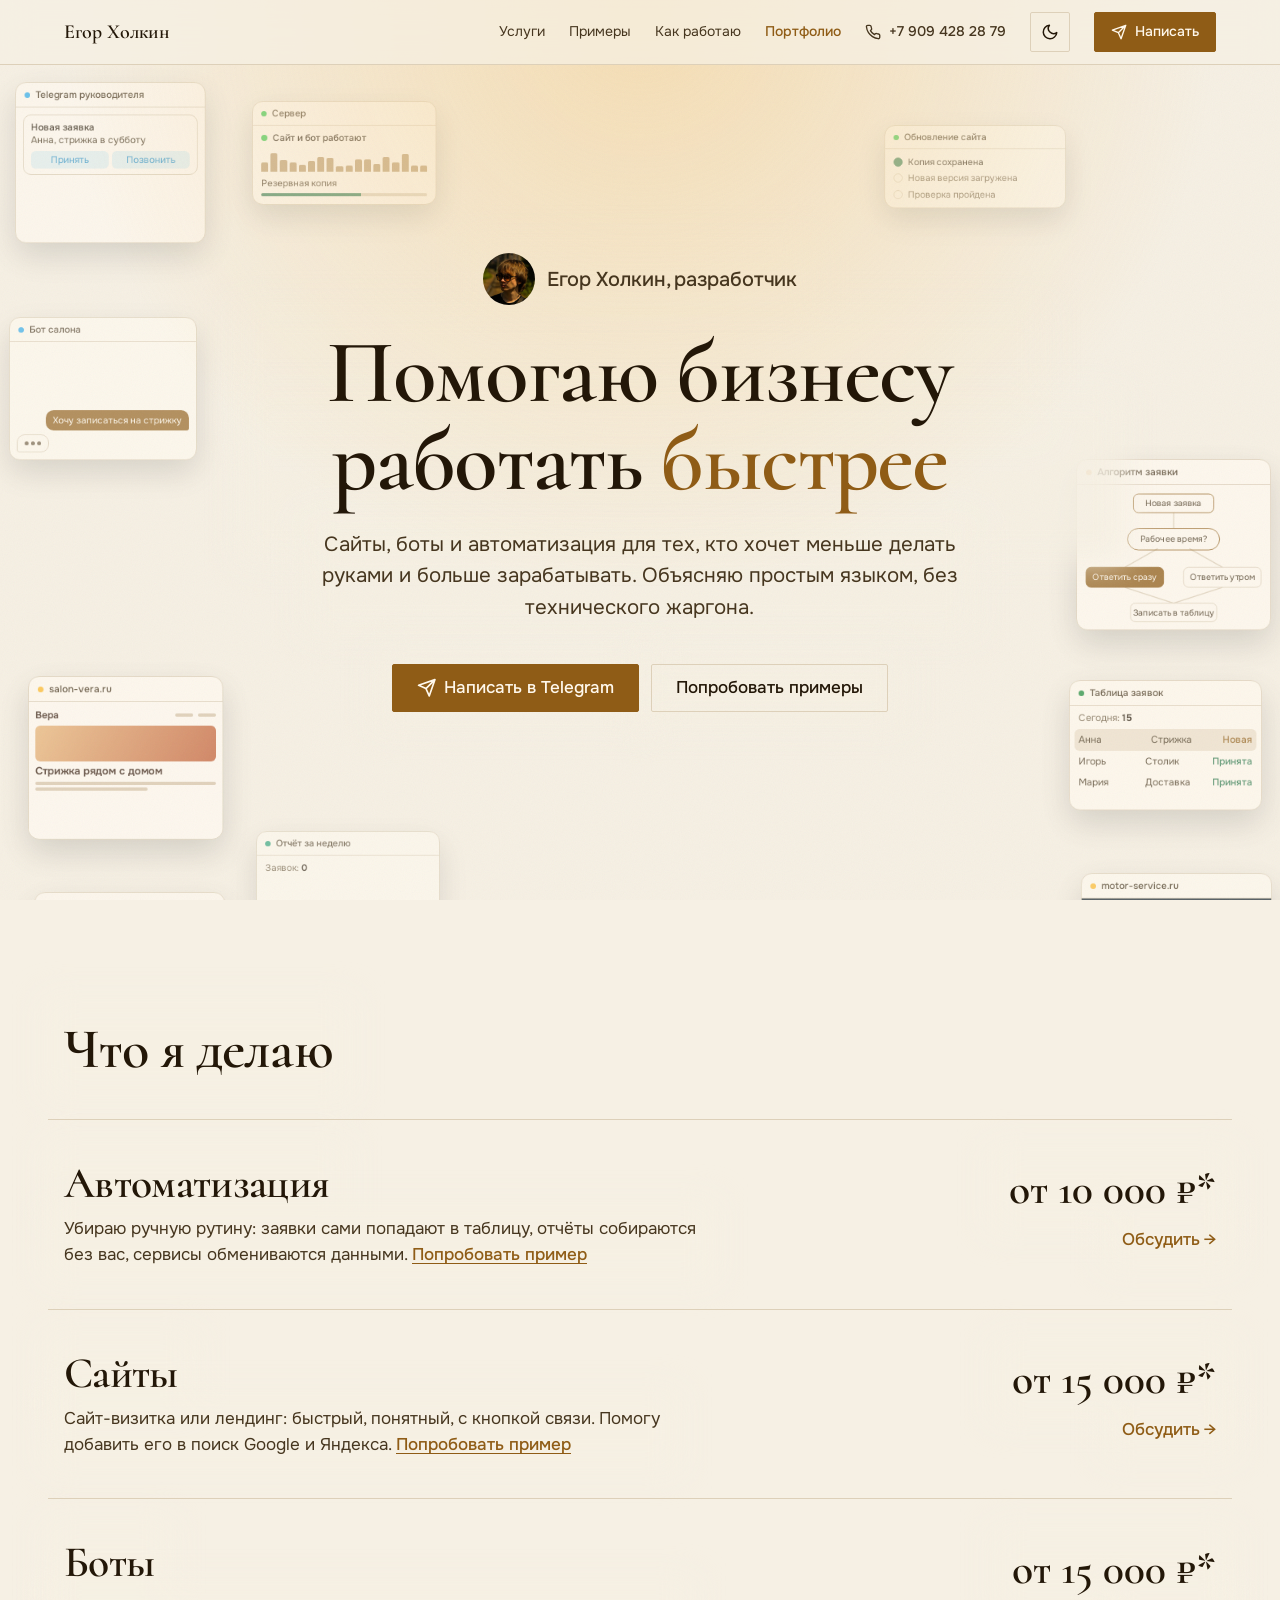
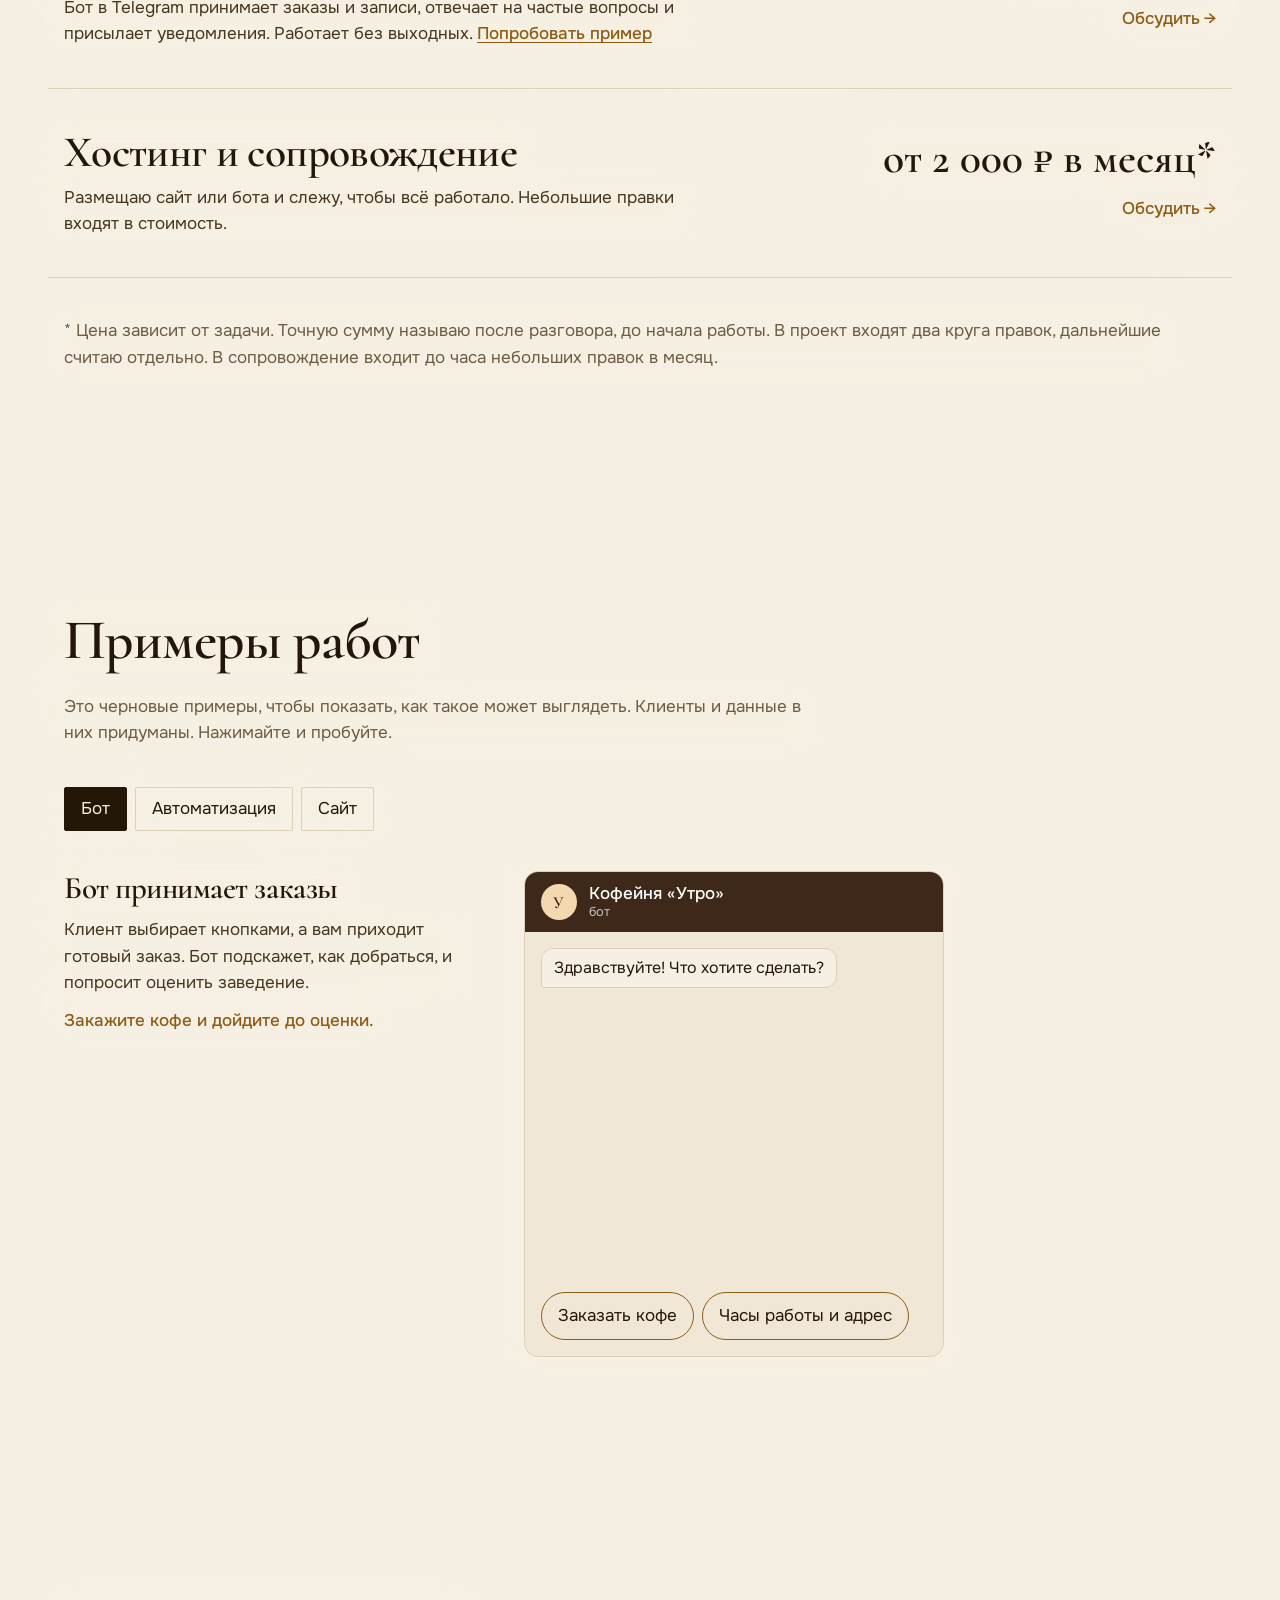
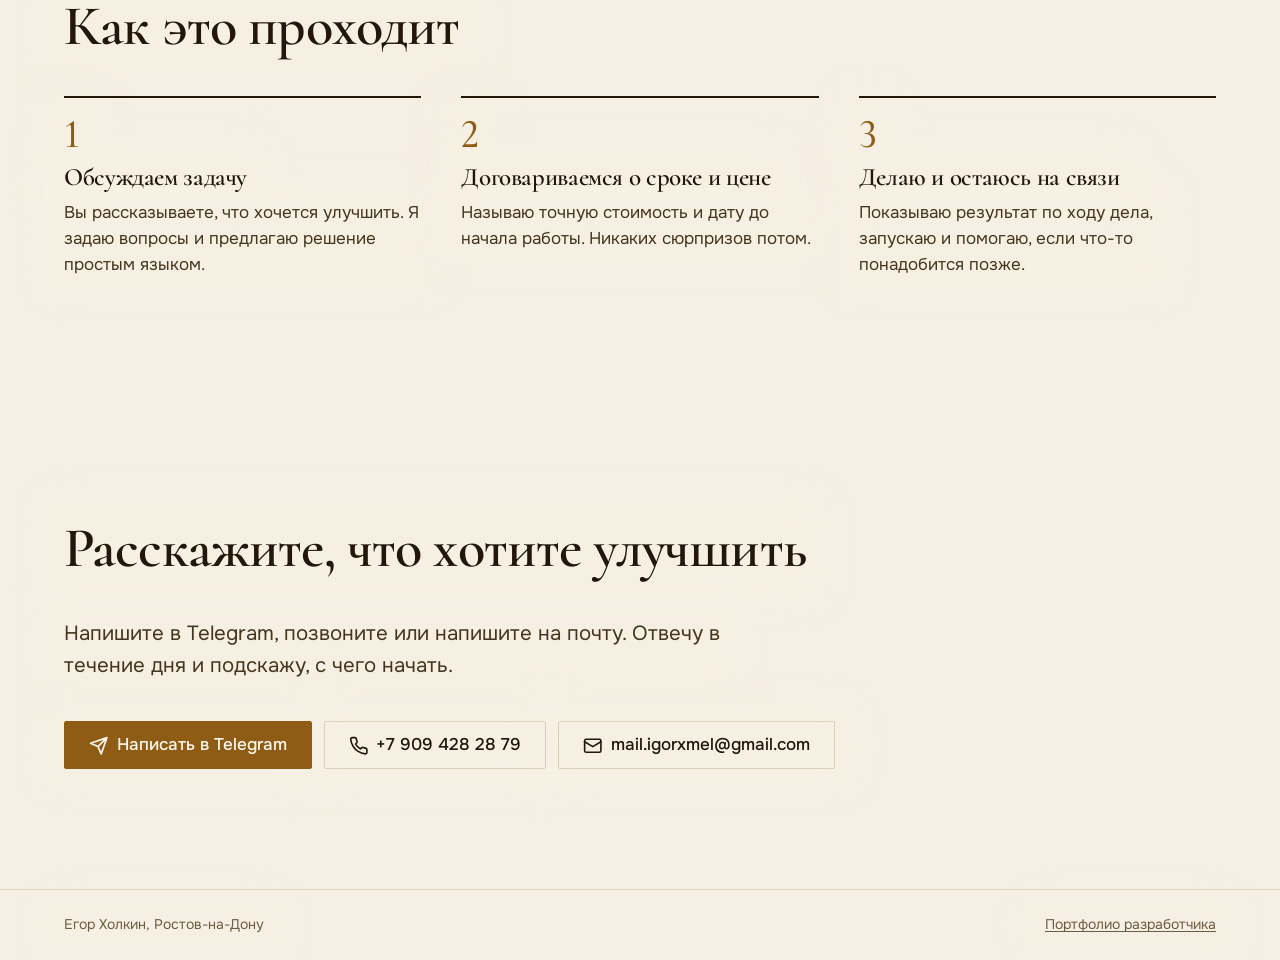
==== commit 5636c84e: "Business: header hover effects matching the home page Co-Authored-By: Claude Opus 5.5 <noreply@anthr" ====
--- a/business/index.html
+++ b/business/index.html
@@ -22,7 +22,7 @@
 <link rel="preconnect" href="https://fonts.googleapis.com">
 <link rel="preconnect" href="https://fonts.gstatic.com" crossorigin>
 <link href="https://fonts.googleapis.com/css2?family=Cormorant:wght@500;600&family=Playfair+Display:wght@400..700&family=Onest:wght@400..600&family=Fraunces:opsz,wght@9..144,500..700&display=swap" rel="stylesheet">
-<link rel="stylesheet" href="/scale.css?v=1793722513268"><link rel="stylesheet" href="/base.css?v=1793722513268"><link rel="stylesheet" href="/business/business.css?v=1793722513268">
+<link rel="stylesheet" href="/scale.css?v=1793729267192"><link rel="stylesheet" href="/base.css?v=1793729267192"><link rel="stylesheet" href="/business/business.css?v=1793729267192">
 </head>
 <body>
 <svg width="0" height="0" style="position:absolute" aria-hidden="true" focusable="false"><symbol id="i-phone" viewBox="0 0 24 24" fill="none" stroke="currentColor" stroke-width="2" stroke-linecap="round" stroke-linejoin="round"><path d="M22 16.92v3a2 2 0 0 1-2.18 2 19.79 19.79 0 0 1-8.63-3.07 19.5 19.5 0 0 1-6-6 19.79 19.79 0 0 1-3.07-8.67A2 2 0 0 1 4.11 2h3a2 2 0 0 1 2 1.72 12.84 12.84 0 0 0 .7 2.81 2 2 0 0 1-.45 2.11L8.09 9.91a16 16 0 0 0 6 6l1.27-1.27a2 2 0 0 1 2.11-.45 12.84 12.84 0 0 0 2.81.7A2 2 0 0 1 22 16.92z"/></symbol><symbol id="i-tg" viewBox="0 0 24 24" fill="none" stroke="currentColor" stroke-width="2" stroke-linecap="round" stroke-linejoin="round"><path d="M22 2 11 13M22 2l-7 20-4-9-9-4 20-7z"/></symbol><symbol id="i-mail" viewBox="0 0 24 24" fill="none" stroke="currentColor" stroke-width="2" stroke-linecap="round" stroke-linejoin="round"><rect x="2" y="4" width="20" height="16" rx="2"/><path d="m22 7-10 6L2 7"/></symbol><symbol id="i-sun" viewBox="0 0 24 24" fill="none" stroke="currentColor" stroke-width="2" stroke-linecap="round" stroke-linejoin="round"><circle cx="12" cy="12" r="4"/><path d="M12 2v2M12 20v2M4.930 4.930l1.410 1.410M17.660 17.660l1.410 1.410M2 12h2M20 12h2M4.930 19.070l1.410-1.410M17.660 6.340l1.410-1.410"/></symbol><symbol id="i-moon" viewBox="0 0 24 24" fill="none" stroke="currentColor" stroke-width="2" stroke-linecap="round" stroke-linejoin="round"><path d="M21 12.790A9 9 0 1 1 11.210 3 7 7 0 0 0 21 12.790z"/></symbol></svg>
@@ -52,6 +52,6 @@
 <div class="cafe-menu"><div><svg class="cup" viewBox="0 0 120 110" aria-hidden="true" style="--coffee:#6b3f22"><path class="steam" d="M44 22c-6-8 6-12 0-20M60 24c-6-8 6-12 0-22M76 22c-6-8 6-12 0-20"/><ellipse cx="60" cy="98" rx="50" ry="9" fill="#e9dccb"/><path d="M26 44h68v22c0 18-12 30-34 30S26 84 26 66z" fill="#fff"/><path d="M94 52c14-2 18 18 0 22" fill="none" stroke="#fff" stroke-width="7" stroke-linecap="round"/><ellipse cx="60" cy="44" rx="34" ry="8" fill="#f3ebe0"/><ellipse cx="60" cy="45" rx="28" ry="5.5" fill="var(--coffee)"/><ellipse cx="60" cy="45" rx="20" ry="3.600" fill="#e9d3b4" opacity=".85"/></svg><b>Капучино</b><span>180 ₽</span></div><div><svg class="cup" viewBox="0 0 120 110" aria-hidden="true" style="--coffee:#8a5a36"><path class="steam" d="M44 22c-6-8 6-12 0-20M60 24c-6-8 6-12 0-22M76 22c-6-8 6-12 0-20"/><ellipse cx="60" cy="98" rx="50" ry="9" fill="#e9dccb"/><path d="M26 44h68v22c0 18-12 30-34 30S26 84 26 66z" fill="#fff"/><path d="M94 52c14-2 18 18 0 22" fill="none" stroke="#fff" stroke-width="7" stroke-linecap="round"/><ellipse cx="60" cy="44" rx="34" ry="8" fill="#f3ebe0"/><ellipse cx="60" cy="45" rx="28" ry="5.5" fill="var(--coffee)"/><path d="M60 41.5c-5 1.5-5 6 0 7 5-1 5-5.500 0-7z" fill="#f6e7d2" opacity=".9"/></svg><b>Латте</b><span>210 ₽</span></div><div><svg class="cup" viewBox="0 0 120 110" aria-hidden="true" style="--coffee:#2e1a10"><path class="steam" d="M44 22c-6-8 6-12 0-20M60 24c-6-8 6-12 0-22M76 22c-6-8 6-12 0-20"/><ellipse cx="60" cy="98" rx="50" ry="9" fill="#e9dccb"/><path d="M26 44h68v22c0 18-12 30-34 30S26 84 26 66z" fill="#fff"/><path d="M94 52c14-2 18 18 0 22" fill="none" stroke="#fff" stroke-width="7" stroke-linecap="round"/><ellipse cx="60" cy="44" rx="34" ry="8" fill="#f3ebe0"/><ellipse cx="60" cy="45" rx="28" ry="5.5" fill="var(--coffee)"/></svg><b>Эспрессо</b><span>140 ₽</span></div></div>
 <div class="cafe-info"><span><svg viewBox="0 0 24 24" aria-hidden="true"><path d="M12 21s-7-6.200-7-11a7 7 0 0 1 14 0c0 4.800-7 11-7 11z"/><circle cx="12" cy="10" r="2.500"/></svg>ул. Садовая, 5</span><span><svg viewBox="0 0 24 24" aria-hidden="true"><circle cx="12" cy="12" r="9"/><path d="M12 7v5l3 2"/></svg>8:00 – 21:00</span><span><svg viewBox="0 0 24 24" aria-hidden="true"><path d="M22 16.920v3a2 2 0 0 1-2.180 2 19.790 19.790 0 0 1-8.630-3.070 19.500 19.500 0 0 1-6-6A19.790 19.790 0 0 1 2.120 4.180 2 2 0 0 1 4.110 2h3a2 2 0 0 1 2 1.720c.13.960.36 1.900.7 2.810a2 2 0 0 1-.45 2.110L8.090 9.910a16 16 0 0 0 6 6l1.270-1.270a2 2 0 0 1 2.110-.45c.91.340 1.850.570 2.810.700A2 2 0 0 1 22 16.920z"/></svg>+7 900 000 00 00</span></div></div></div></div></div>
 </div></section><section class="sec" id="how"><div class="container"><h2>Как это проходит</h2><ol class="steps"><li style="--d:0ms"><span class="idx">1</span><h3>Обсуждаем задачу</h3><p>Вы рассказываете, что хочется улучшить. Я задаю вопросы и предлагаю решение простым языком.</p></li><li style="--d:160ms"><span class="idx">2</span><h3>Договариваемся о сроке и цене</h3><p>Называю точную стоимость и дату до начала работы. Никаких сюрпризов потом.</p></li><li style="--d:320ms"><span class="idx">3</span><h3>Делаю и остаюсь на связи</h3><p>Показываю результат по ходу дела, запускаю и помогаю, если что-то понадобится позже.</p></li></ol></div></section><section class="sec cta" id="contact"><div class="container"><h2>Расскажите, что хотите улучшить</h2><p class="lead">Напишите в Telegram, позвоните или напишите на почту. Отвечу в течение дня и подскажу, с чего начать.</p><div class="actions"><a class="btn btn-primary" href="https://t.me/IgorXmel"><svg class="ico" aria-hidden="true"><use href="#i-tg"/></svg>Написать в Telegram</a><a class="btn" href="tel:+79094282879" data-copy="+7 909 428 28 79" data-done="Номер скопирован"><svg class="ico" aria-hidden="true"><use href="#i-phone"/></svg>+7 909 428 28 79</a><a class="btn" href="mailto:mail.igorxmel@gmail.com" data-copy="mail.igorxmel@gmail.com" data-done="Адрес скопирован"><svg class="ico" aria-hidden="true"><use href="#i-mail"/></svg>mail.igorxmel@gmail.com</a></div></div></section></main><footer class="foot"><div class="container foot-in"><span>Егор Холкин, Ростов-на-Дону</span><a href="/">Портфолио разработчика</a></div></footer><div class="dock" id="dock"><a class="btn btn-primary" href="https://t.me/IgorXmel"><svg class="ico" aria-hidden="true"><use href="#i-tg"/></svg>Написать</a><a class="btn dock-tel" href="tel:+79094282879" data-copy="+7 909 428 28 79" data-done="Номер скопирован" aria-label="Позвонить: +7 909 428 28 79"><svg class="ico" aria-hidden="true"><use href="#i-phone"/></svg><span>Позвонить</span></a></div>
-<script src="/business/business.js?v=1793722513268"></script><script src="/business/live.js?v=1793722513268"></script>
+<script src="/business/business.js?v=1793729267192"></script><script src="/business/live.js?v=1793729267192"></script>
 </body>
 </html>
--- a/business/business.css
+++ b/business/business.css
@@ -55,7 +55,6 @@
 .ico { width: 1.15em; height: 1.15em; flex: none; }
 .btn { gap: var(--space-xs); }
 .nav-tel { display: inline-flex; align-items: center; gap: var(--space-xs); color: var(--color-ink); font-weight: 500; text-decoration: none; white-space: nowrap; }
-.nav-tel:hover { color: var(--color-accent); }
 @media (max-width: 40rem) { .nav nav a.lnk { display: none; } .nav nav a.nav-tel { display: inline-flex; } .nav-tel span { display: none; } .nav-tel { justify-content: center; width: 40px; height: 40px; border: 1px solid var(--color-rule); border-radius: var(--radius-btn); } .nav nav { gap: var(--space-sm); } }
 @media (max-width: 64rem) and (min-width: 40.01rem) { .nav nav a.lnk { display: none; } }
 
@@ -516,3 +515,17 @@
 
 /* крупные цифры шагов */
 .steps .idx { display: block; margin-bottom: var(--space-xs); font-size: clamp(2.25rem, 3.2vw, 2.875rem); font-weight: 500; line-height: 1; font-variant-numeric: lining-nums; }
+
+/* шапка: наведение как на главной */
+.mark, .nav nav a:not(.btn) { transition: color var(--dur-short) var(--ease-out); }
+.nav .btn-sm { transition: background-color var(--dur-short) var(--ease-out), border-color var(--dur-short) var(--ease-out), transform var(--dur-short) var(--ease-out); }
+.nav .btn-sm:active { transform: translateY(0); }
+.theme { transition: border-color var(--dur-short) var(--ease-out), color var(--dur-short) var(--ease-out), background-color var(--dur-short) var(--ease-out); }
+@media (hover: hover) and (pointer: fine) {
+  .mark:hover { color: var(--color-accent); }
+  .nav nav a:not(.btn):hover { color: var(--color-ink); }
+  .nav nav a.nav-tel:hover { color: var(--color-accent); }
+  .nav .btn-sm:hover { background: color-mix(in oklab, var(--color-accent) 88%, black); border-color: color-mix(in oklab, var(--color-accent) 88%, black); transform: translateY(-1px); }
+  :root[data-theme="dark"] .nav .btn-sm:hover { background: color-mix(in oklab, var(--color-accent) 88%, white); border-color: color-mix(in oklab, var(--color-accent) 88%, white); }
+  .theme:hover { background: var(--color-paper-2); }
+}
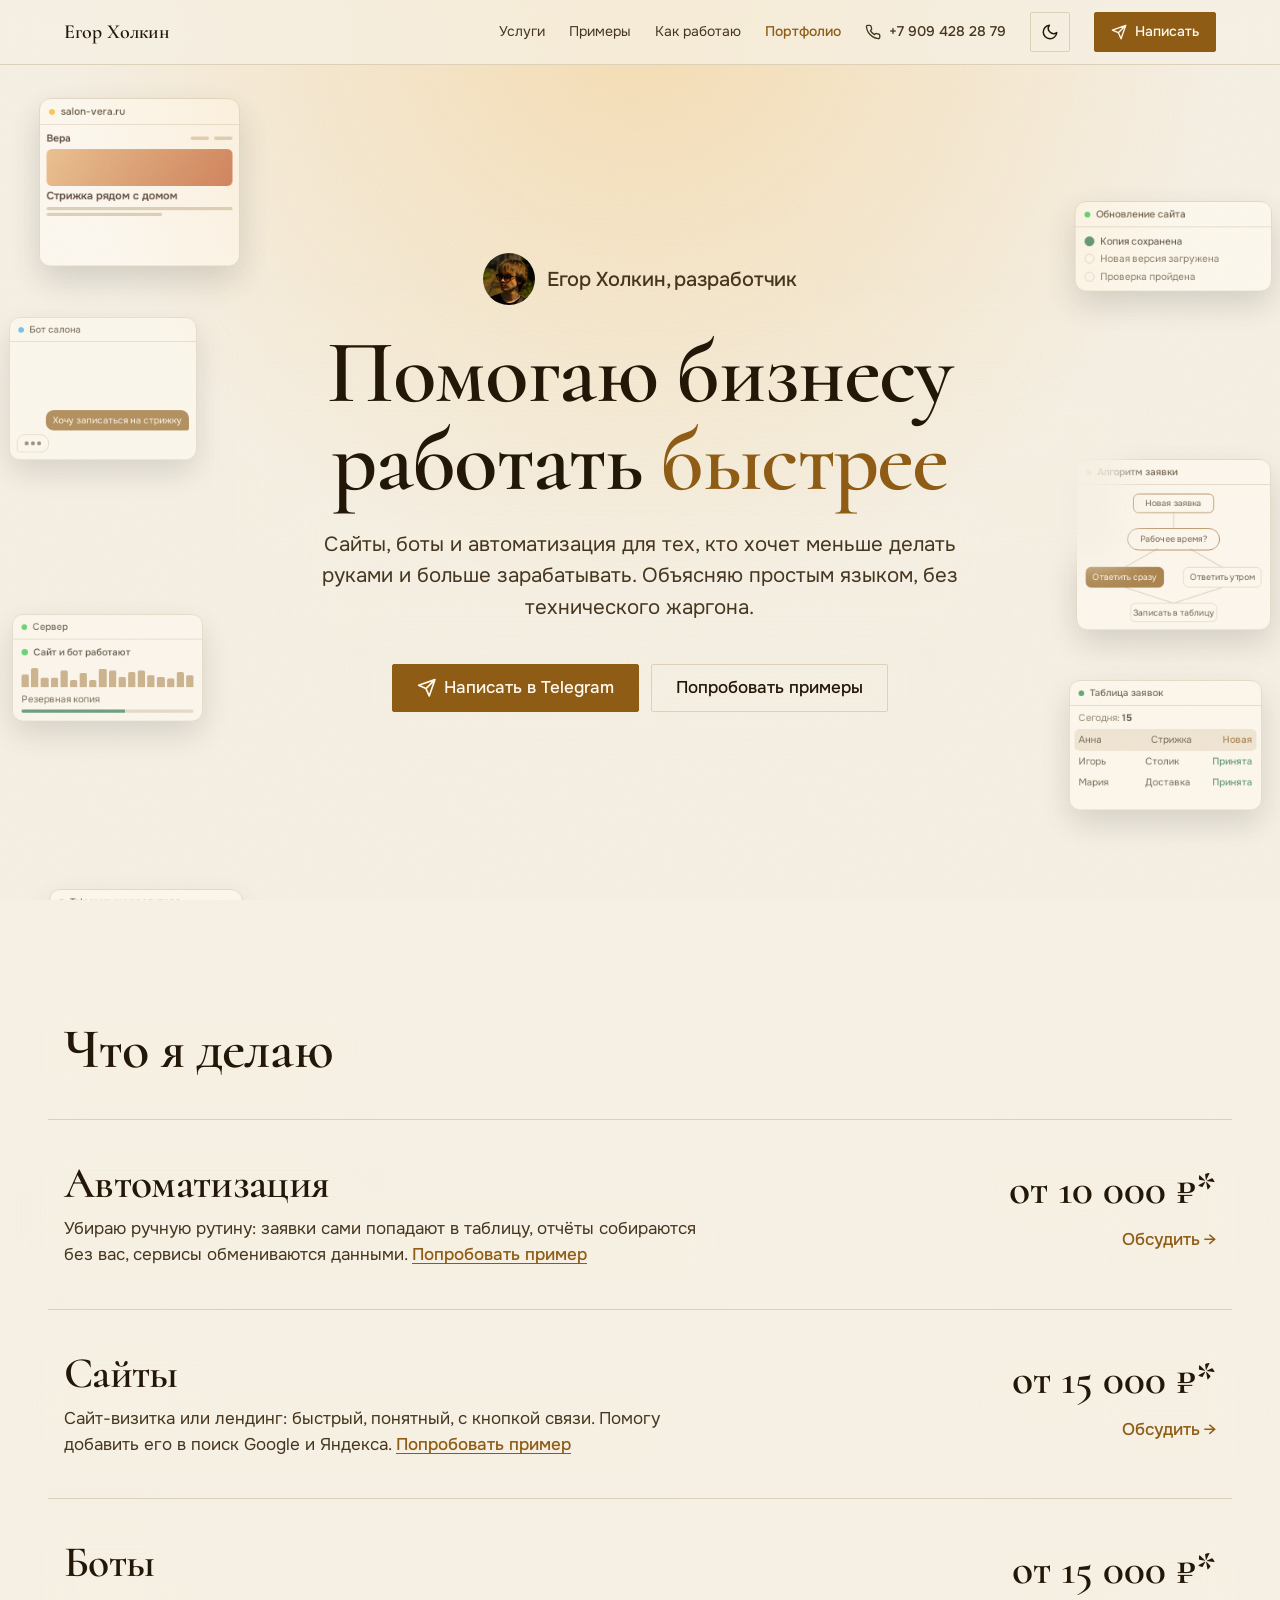
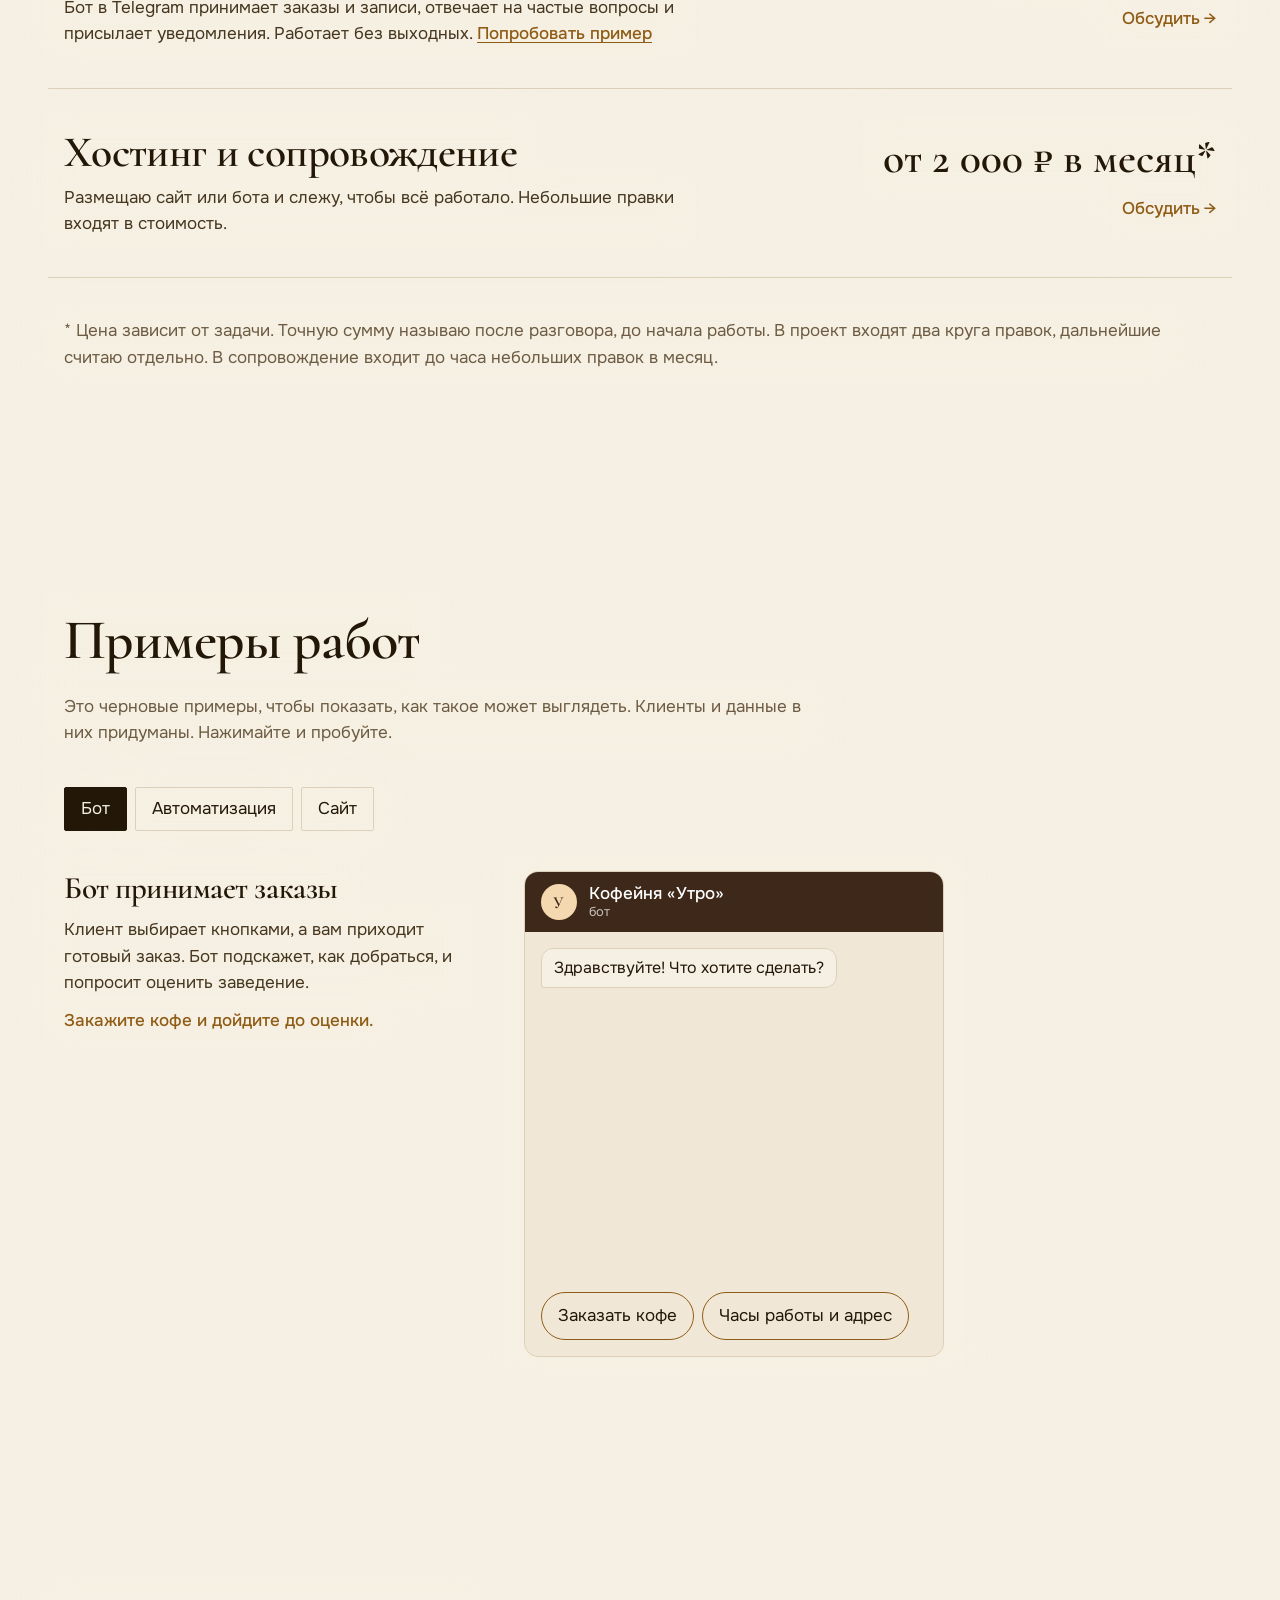
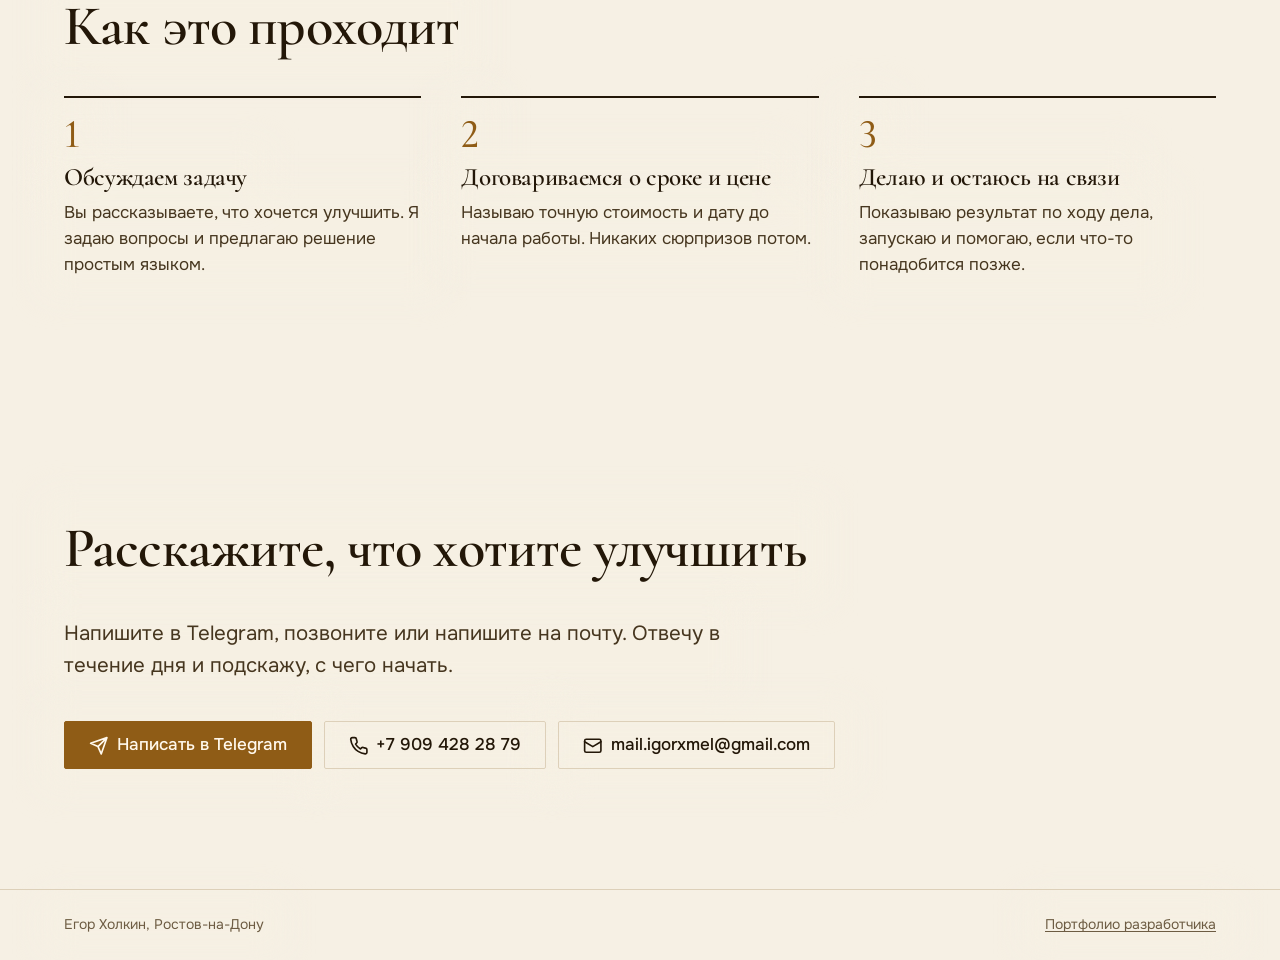
==== commit e50de71e: "Business: only the two outer window columns below 2K Co-Authored-By: Claude Opus 5.5 <noreply@anthro" ====
--- a/business/index.html
+++ b/business/index.html
@@ -22,7 +22,7 @@
 <link rel="preconnect" href="https://fonts.googleapis.com">
 <link rel="preconnect" href="https://fonts.gstatic.com" crossorigin>
 <link href="https://fonts.googleapis.com/css2?family=Cormorant:wght@500;600&family=Playfair+Display:wght@400..700&family=Onest:wght@400..600&family=Fraunces:opsz,wght@9..144,500..700&display=swap" rel="stylesheet">
-<link rel="stylesheet" href="/scale.css?v=1793729267192"><link rel="stylesheet" href="/base.css?v=1793729267192"><link rel="stylesheet" href="/business/business.css?v=1793729267192">
+<link rel="stylesheet" href="/scale.css?v=1793750314640"><link rel="stylesheet" href="/base.css?v=1793750314640"><link rel="stylesheet" href="/business/business.css?v=1793750314640">
 </head>
 <body>
 <svg width="0" height="0" style="position:absolute" aria-hidden="true" focusable="false"><symbol id="i-phone" viewBox="0 0 24 24" fill="none" stroke="currentColor" stroke-width="2" stroke-linecap="round" stroke-linejoin="round"><path d="M22 16.92v3a2 2 0 0 1-2.18 2 19.79 19.79 0 0 1-8.63-3.07 19.5 19.5 0 0 1-6-6 19.79 19.79 0 0 1-3.07-8.67A2 2 0 0 1 4.11 2h3a2 2 0 0 1 2 1.72 12.84 12.84 0 0 0 .7 2.81 2 2 0 0 1-.45 2.11L8.09 9.91a16 16 0 0 0 6 6l1.27-1.27a2 2 0 0 1 2.11-.45 12.84 12.84 0 0 0 2.81.7A2 2 0 0 1 22 16.92z"/></symbol><symbol id="i-tg" viewBox="0 0 24 24" fill="none" stroke="currentColor" stroke-width="2" stroke-linecap="round" stroke-linejoin="round"><path d="M22 2 11 13M22 2l-7 20-4-9-9-4 20-7z"/></symbol><symbol id="i-mail" viewBox="0 0 24 24" fill="none" stroke="currentColor" stroke-width="2" stroke-linecap="round" stroke-linejoin="round"><rect x="2" y="4" width="20" height="16" rx="2"/><path d="m22 7-10 6L2 7"/></symbol><symbol id="i-sun" viewBox="0 0 24 24" fill="none" stroke="currentColor" stroke-width="2" stroke-linecap="round" stroke-linejoin="round"><circle cx="12" cy="12" r="4"/><path d="M12 2v2M12 20v2M4.930 4.930l1.410 1.410M17.660 17.660l1.410 1.410M2 12h2M20 12h2M4.930 19.070l1.410-1.410M17.660 6.340l1.410-1.410"/></symbol><symbol id="i-moon" viewBox="0 0 24 24" fill="none" stroke="currentColor" stroke-width="2" stroke-linecap="round" stroke-linejoin="round"><path d="M21 12.790A9 9 0 1 1 11.210 3 7 7 0 0 0 21 12.790z"/></symbol></svg>
@@ -52,6 +52,6 @@
 <div class="cafe-menu"><div><svg class="cup" viewBox="0 0 120 110" aria-hidden="true" style="--coffee:#6b3f22"><path class="steam" d="M44 22c-6-8 6-12 0-20M60 24c-6-8 6-12 0-22M76 22c-6-8 6-12 0-20"/><ellipse cx="60" cy="98" rx="50" ry="9" fill="#e9dccb"/><path d="M26 44h68v22c0 18-12 30-34 30S26 84 26 66z" fill="#fff"/><path d="M94 52c14-2 18 18 0 22" fill="none" stroke="#fff" stroke-width="7" stroke-linecap="round"/><ellipse cx="60" cy="44" rx="34" ry="8" fill="#f3ebe0"/><ellipse cx="60" cy="45" rx="28" ry="5.5" fill="var(--coffee)"/><ellipse cx="60" cy="45" rx="20" ry="3.600" fill="#e9d3b4" opacity=".85"/></svg><b>Капучино</b><span>180 ₽</span></div><div><svg class="cup" viewBox="0 0 120 110" aria-hidden="true" style="--coffee:#8a5a36"><path class="steam" d="M44 22c-6-8 6-12 0-20M60 24c-6-8 6-12 0-22M76 22c-6-8 6-12 0-20"/><ellipse cx="60" cy="98" rx="50" ry="9" fill="#e9dccb"/><path d="M26 44h68v22c0 18-12 30-34 30S26 84 26 66z" fill="#fff"/><path d="M94 52c14-2 18 18 0 22" fill="none" stroke="#fff" stroke-width="7" stroke-linecap="round"/><ellipse cx="60" cy="44" rx="34" ry="8" fill="#f3ebe0"/><ellipse cx="60" cy="45" rx="28" ry="5.5" fill="var(--coffee)"/><path d="M60 41.5c-5 1.5-5 6 0 7 5-1 5-5.500 0-7z" fill="#f6e7d2" opacity=".9"/></svg><b>Латте</b><span>210 ₽</span></div><div><svg class="cup" viewBox="0 0 120 110" aria-hidden="true" style="--coffee:#2e1a10"><path class="steam" d="M44 22c-6-8 6-12 0-20M60 24c-6-8 6-12 0-22M76 22c-6-8 6-12 0-20"/><ellipse cx="60" cy="98" rx="50" ry="9" fill="#e9dccb"/><path d="M26 44h68v22c0 18-12 30-34 30S26 84 26 66z" fill="#fff"/><path d="M94 52c14-2 18 18 0 22" fill="none" stroke="#fff" stroke-width="7" stroke-linecap="round"/><ellipse cx="60" cy="44" rx="34" ry="8" fill="#f3ebe0"/><ellipse cx="60" cy="45" rx="28" ry="5.5" fill="var(--coffee)"/></svg><b>Эспрессо</b><span>140 ₽</span></div></div>
 <div class="cafe-info"><span><svg viewBox="0 0 24 24" aria-hidden="true"><path d="M12 21s-7-6.200-7-11a7 7 0 0 1 14 0c0 4.800-7 11-7 11z"/><circle cx="12" cy="10" r="2.500"/></svg>ул. Садовая, 5</span><span><svg viewBox="0 0 24 24" aria-hidden="true"><circle cx="12" cy="12" r="9"/><path d="M12 7v5l3 2"/></svg>8:00 – 21:00</span><span><svg viewBox="0 0 24 24" aria-hidden="true"><path d="M22 16.920v3a2 2 0 0 1-2.180 2 19.790 19.790 0 0 1-8.630-3.070 19.500 19.500 0 0 1-6-6A19.790 19.790 0 0 1 2.120 4.180 2 2 0 0 1 4.110 2h3a2 2 0 0 1 2 1.720c.13.960.36 1.900.7 2.810a2 2 0 0 1-.45 2.110L8.090 9.910a16 16 0 0 0 6 6l1.270-1.270a2 2 0 0 1 2.110-.45c.91.340 1.850.570 2.810.700A2 2 0 0 1 22 16.920z"/></svg>+7 900 000 00 00</span></div></div></div></div></div>
 </div></section><section class="sec" id="how"><div class="container"><h2>Как это проходит</h2><ol class="steps"><li style="--d:0ms"><span class="idx">1</span><h3>Обсуждаем задачу</h3><p>Вы рассказываете, что хочется улучшить. Я задаю вопросы и предлагаю решение простым языком.</p></li><li style="--d:160ms"><span class="idx">2</span><h3>Договариваемся о сроке и цене</h3><p>Называю точную стоимость и дату до начала работы. Никаких сюрпризов потом.</p></li><li style="--d:320ms"><span class="idx">3</span><h3>Делаю и остаюсь на связи</h3><p>Показываю результат по ходу дела, запускаю и помогаю, если что-то понадобится позже.</p></li></ol></div></section><section class="sec cta" id="contact"><div class="container"><h2>Расскажите, что хотите улучшить</h2><p class="lead">Напишите в Telegram, позвоните или напишите на почту. Отвечу в течение дня и подскажу, с чего начать.</p><div class="actions"><a class="btn btn-primary" href="https://t.me/IgorXmel"><svg class="ico" aria-hidden="true"><use href="#i-tg"/></svg>Написать в Telegram</a><a class="btn" href="tel:+79094282879" data-copy="+7 909 428 28 79" data-done="Номер скопирован"><svg class="ico" aria-hidden="true"><use href="#i-phone"/></svg>+7 909 428 28 79</a><a class="btn" href="mailto:mail.igorxmel@gmail.com" data-copy="mail.igorxmel@gmail.com" data-done="Адрес скопирован"><svg class="ico" aria-hidden="true"><use href="#i-mail"/></svg>mail.igorxmel@gmail.com</a></div></div></section></main><footer class="foot"><div class="container foot-in"><span>Егор Холкин, Ростов-на-Дону</span><a href="/">Портфолио разработчика</a></div></footer><div class="dock" id="dock"><a class="btn btn-primary" href="https://t.me/IgorXmel"><svg class="ico" aria-hidden="true"><use href="#i-tg"/></svg>Написать</a><a class="btn dock-tel" href="tel:+79094282879" data-copy="+7 909 428 28 79" data-done="Номер скопирован" aria-label="Позвонить: +7 909 428 28 79"><svg class="ico" aria-hidden="true"><use href="#i-phone"/></svg><span>Позвонить</span></a></div>
-<script src="/business/business.js?v=1793729267192"></script><script src="/business/live.js?v=1793729267192"></script>
+<script src="/business/business.js?v=1793750314640"></script><script src="/business/live.js?v=1793750314640"></script>
 </body>
 </html>
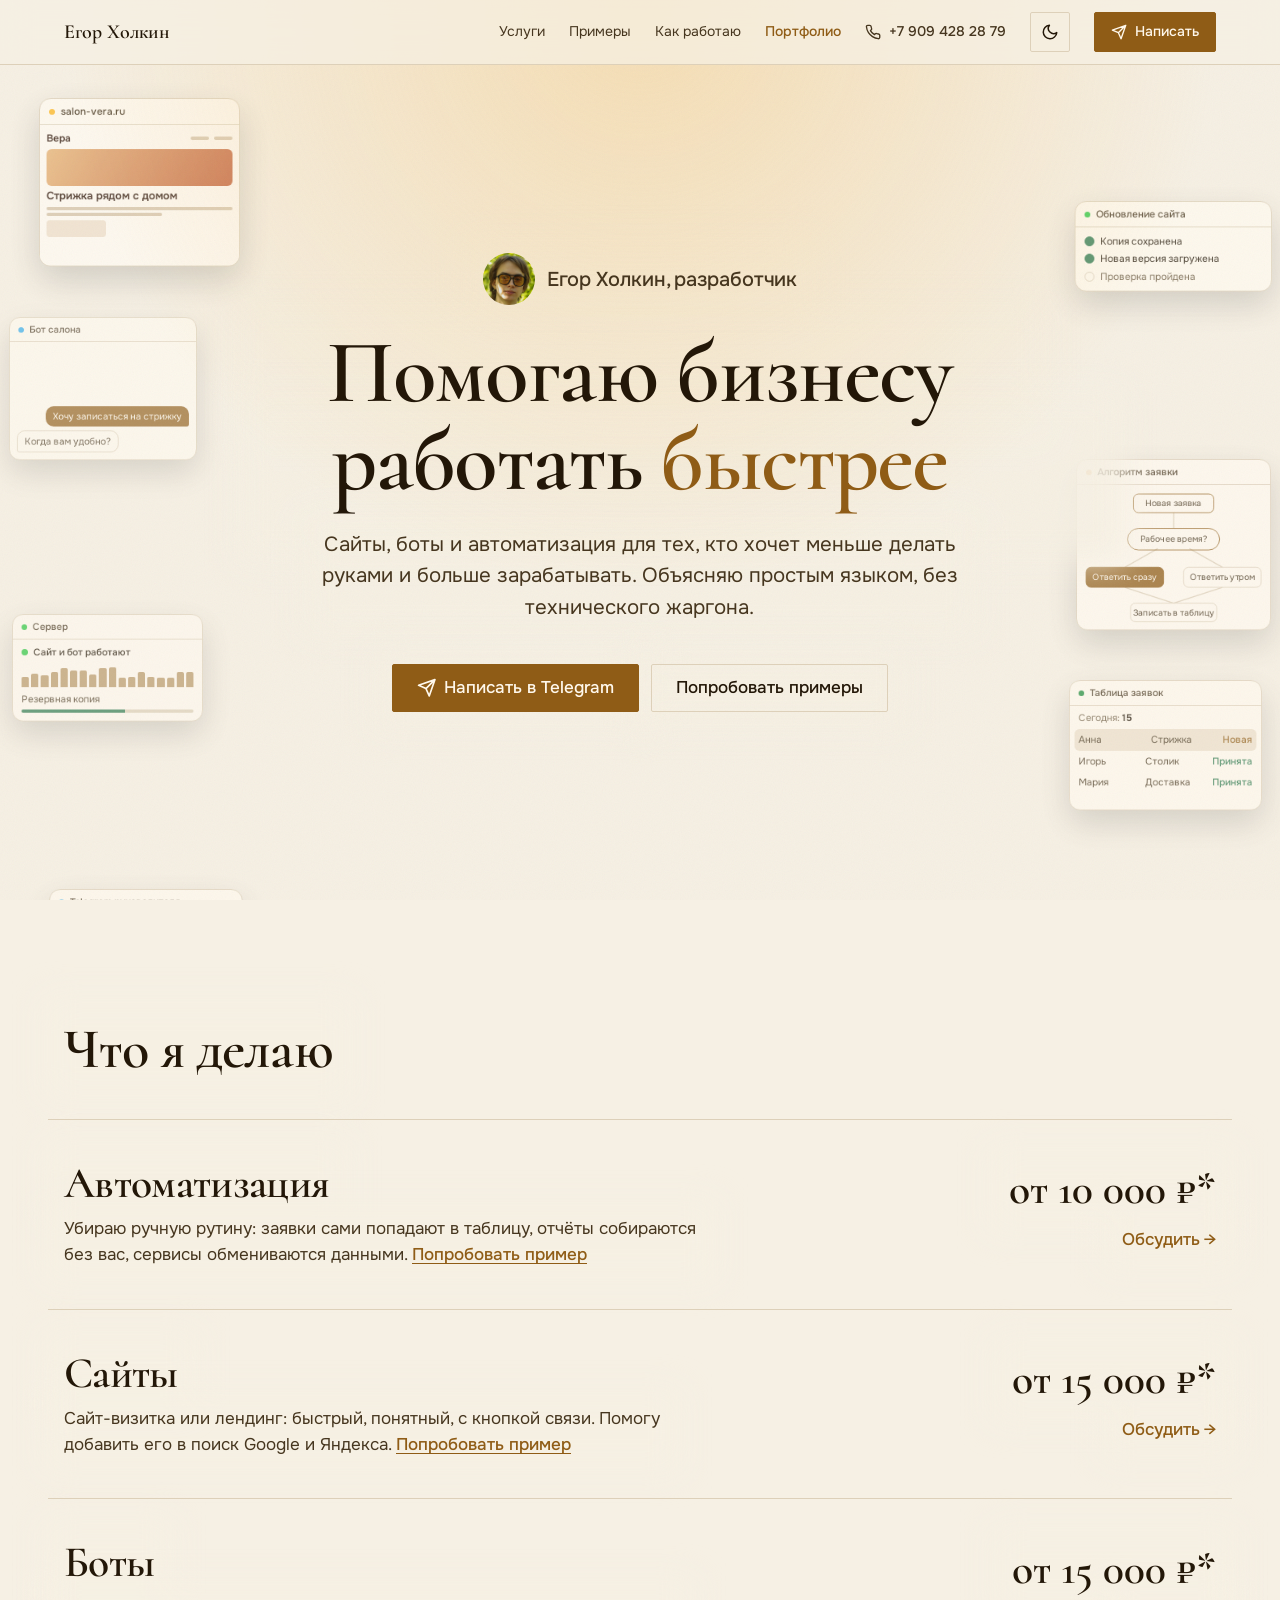
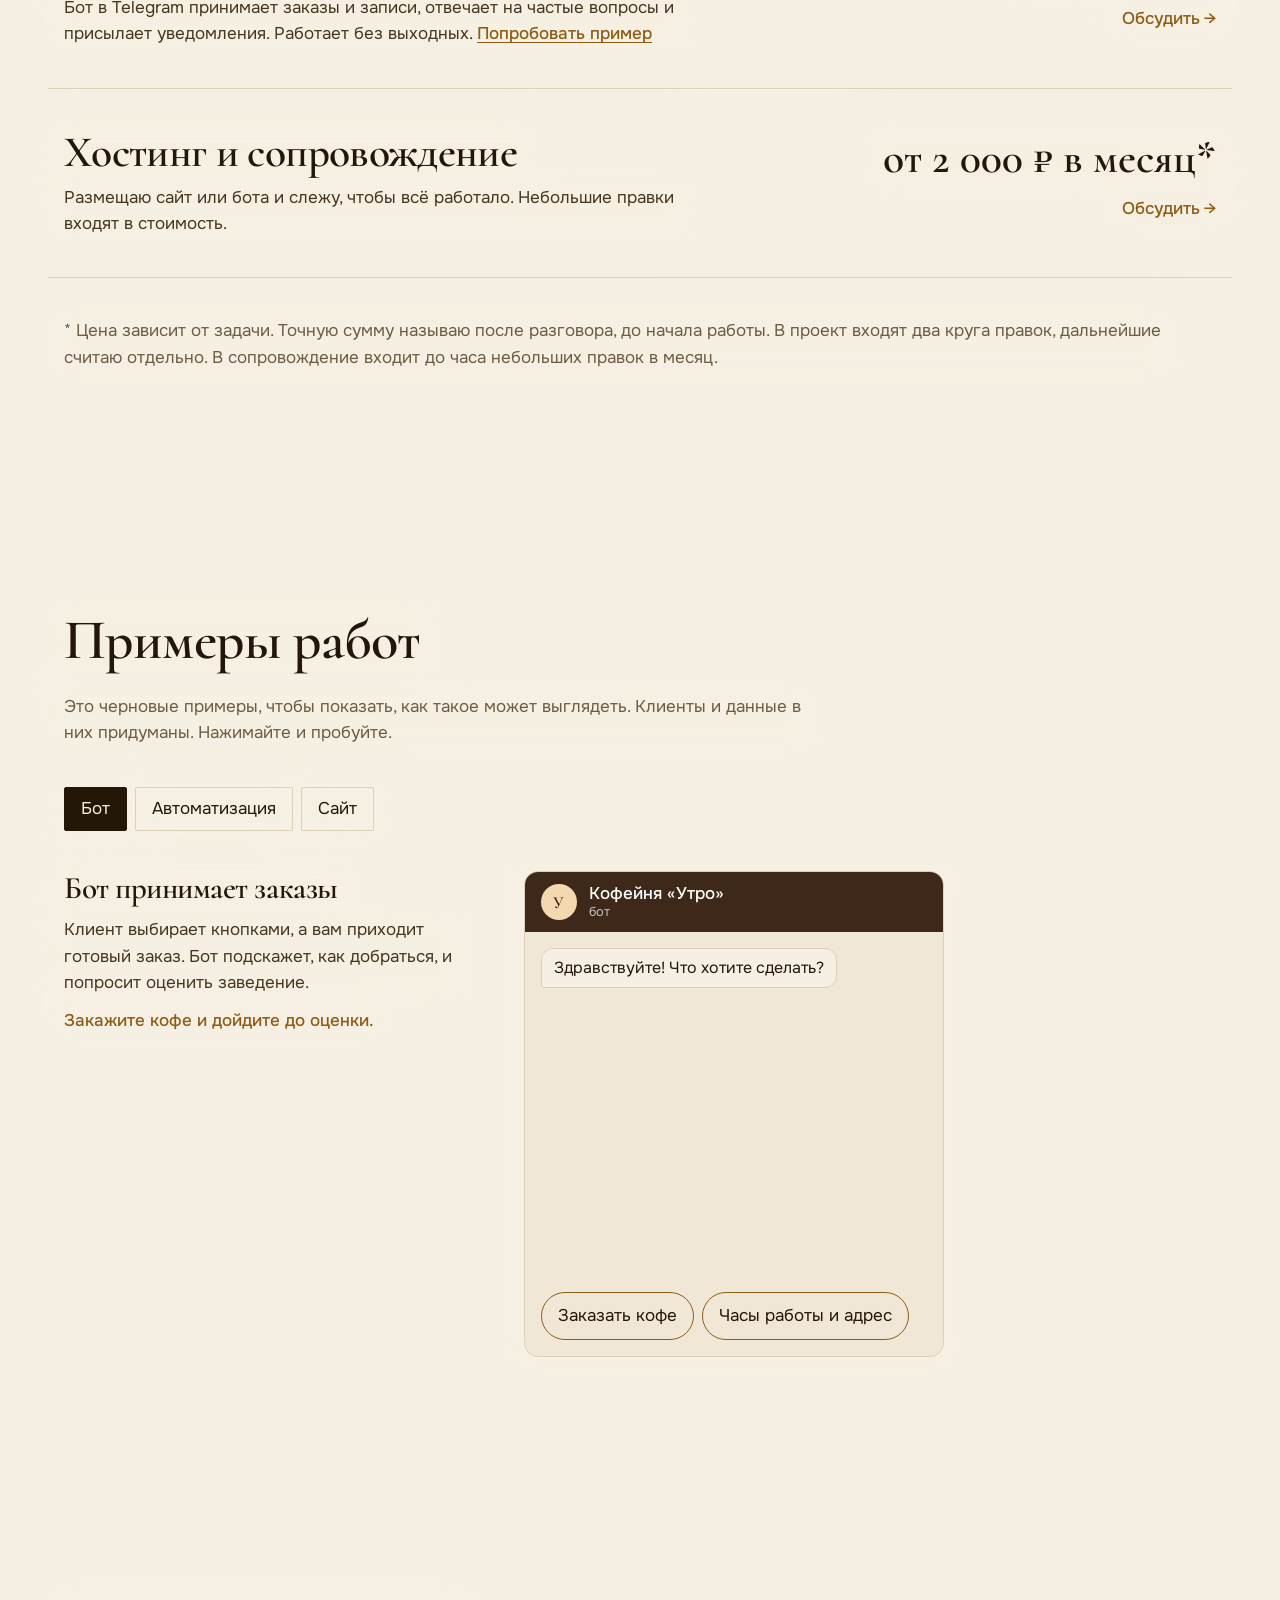
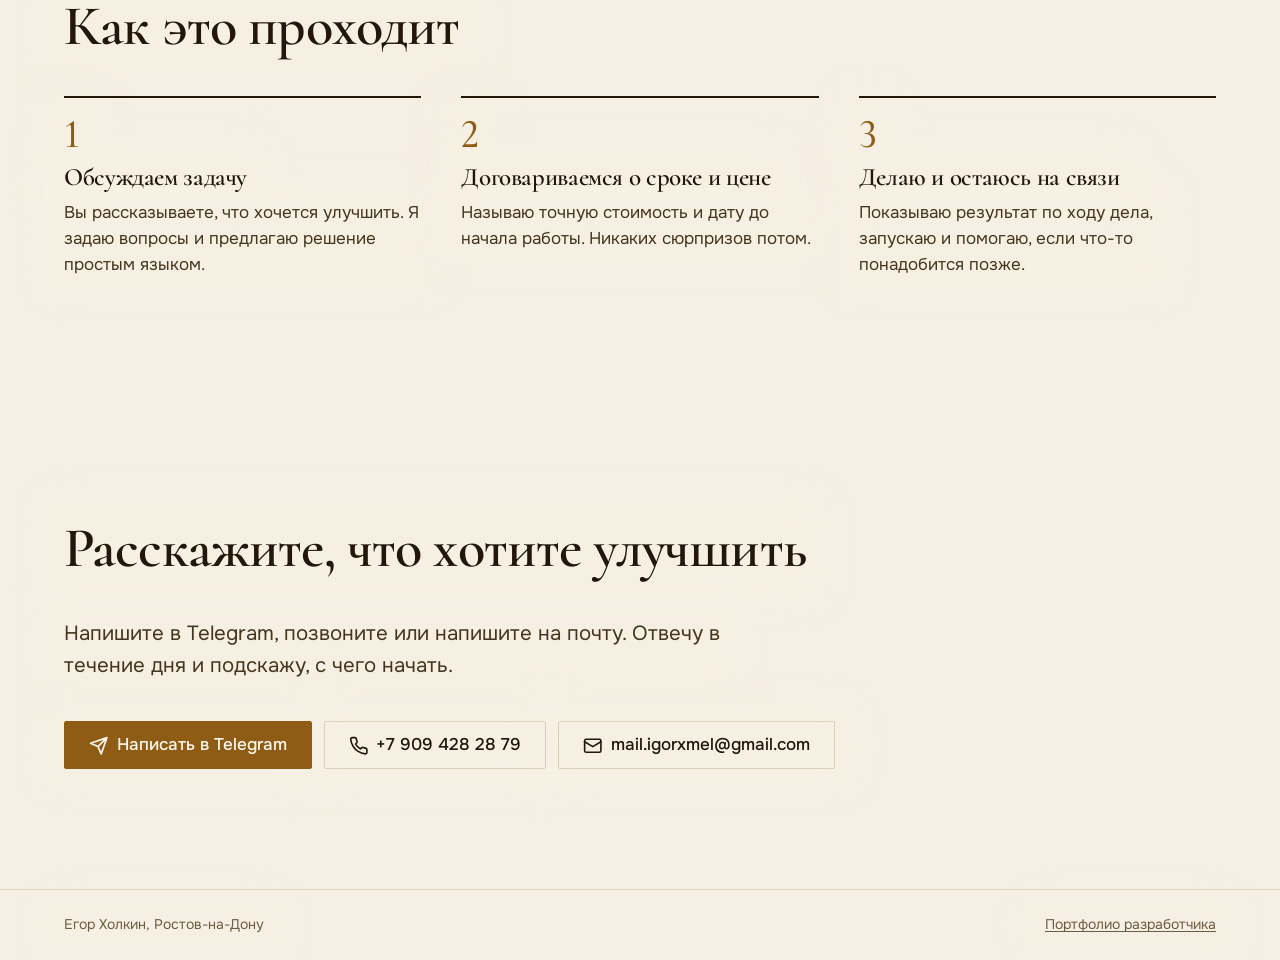
==== commit 2b4d89e8: "New profile photo: softened tone on the home page, own avatar crop for business Co-Authored-By: Clau" ====
--- a/business/index.html
+++ b/business/index.html
@@ -22,11 +22,11 @@
 <link rel="preconnect" href="https://fonts.googleapis.com">
 <link rel="preconnect" href="https://fonts.gstatic.com" crossorigin>
 <link href="https://fonts.googleapis.com/css2?family=Cormorant:wght@500;600&family=Playfair+Display:wght@400..700&family=Onest:wght@400..600&family=Fraunces:opsz,wght@9..144,500..700&display=swap" rel="stylesheet">
-<link rel="stylesheet" href="/scale.css?v=1793750314640"><link rel="stylesheet" href="/base.css?v=1793750314640"><link rel="stylesheet" href="/business/business.css?v=1793750314640">
+<link rel="stylesheet" href="/scale.css?v=1794187452539"><link rel="stylesheet" href="/base.css?v=1794187452539"><link rel="stylesheet" href="/business/business.css?v=1794187452539">
 </head>
 <body>
 <svg width="0" height="0" style="position:absolute" aria-hidden="true" focusable="false"><symbol id="i-phone" viewBox="0 0 24 24" fill="none" stroke="currentColor" stroke-width="2" stroke-linecap="round" stroke-linejoin="round"><path d="M22 16.92v3a2 2 0 0 1-2.18 2 19.79 19.79 0 0 1-8.63-3.07 19.5 19.5 0 0 1-6-6 19.79 19.79 0 0 1-3.07-8.67A2 2 0 0 1 4.11 2h3a2 2 0 0 1 2 1.72 12.84 12.84 0 0 0 .7 2.81 2 2 0 0 1-.45 2.11L8.09 9.91a16 16 0 0 0 6 6l1.27-1.27a2 2 0 0 1 2.11-.45 12.84 12.84 0 0 0 2.81.7A2 2 0 0 1 22 16.92z"/></symbol><symbol id="i-tg" viewBox="0 0 24 24" fill="none" stroke="currentColor" stroke-width="2" stroke-linecap="round" stroke-linejoin="round"><path d="M22 2 11 13M22 2l-7 20-4-9-9-4 20-7z"/></symbol><symbol id="i-mail" viewBox="0 0 24 24" fill="none" stroke="currentColor" stroke-width="2" stroke-linecap="round" stroke-linejoin="round"><rect x="2" y="4" width="20" height="16" rx="2"/><path d="m22 7-10 6L2 7"/></symbol><symbol id="i-sun" viewBox="0 0 24 24" fill="none" stroke="currentColor" stroke-width="2" stroke-linecap="round" stroke-linejoin="round"><circle cx="12" cy="12" r="4"/><path d="M12 2v2M12 20v2M4.930 4.930l1.410 1.410M17.660 17.660l1.410 1.410M2 12h2M20 12h2M4.930 19.070l1.410-1.410M17.660 6.340l1.410-1.410"/></symbol><symbol id="i-moon" viewBox="0 0 24 24" fill="none" stroke="currentColor" stroke-width="2" stroke-linecap="round" stroke-linejoin="round"><path d="M21 12.790A9 9 0 1 1 11.210 3 7 7 0 0 0 21 12.790z"/></symbol></svg>
-<div class="bg" id="live" aria-hidden="true"></div><div id="scrim" aria-hidden="true"></div><div class="bg bg-glow" aria-hidden="true"><div class="layer" data-speed="0.04"><div class="glow glow-a"></div><div class="glow glow-b"></div><div class="glow glow-c"></div></div><div class="grain"></div></div><header class="nav"><div class="container nav-in"><a class="mark" href="#top">Егор Холкин</a><nav><a class="lnk" href="#services">Услуги</a><a class="lnk" href="#examples">Примеры</a><a class="lnk" href="#how">Как работаю</a><a class="lnk lnk-home" href="/">Портфолио</a><a class="nav-tel" href="tel:+79094282879" data-copy="+7 909 428 28 79" data-done="Номер скопирован" aria-label="Позвонить: +7 909 428 28 79"><svg class="ico" aria-hidden="true"><use href="#i-phone"/></svg><span>+7 909 428 28 79</span></a><button type="button" class="theme" id="theme" aria-label="Включить тёмную тему" title="Включить тёмную тему"><svg class="ico i-to-dark" aria-hidden="true"><use href="#i-moon"/></svg><svg class="ico i-to-light" aria-hidden="true"><use href="#i-sun"/></svg></button><a class="btn btn-sm" href="https://t.me/IgorXmel"><svg class="ico" aria-hidden="true"><use href="#i-tg"/></svg>Написать</a></nav></div></header><main><section class="hero" id="top"><div class="container hero-in"><div class="hero-text"><p class="eyebrow"><button type="button" class="ava-btn" aria-expanded="false" aria-label="Показать фото крупнее"><img class="ava" src="/assets/egor.jpg" width="240" height="240" alt=""></button><span class="who">Егор Холкин, разработчик</span></p><h1><span class="ln">Помогаю бизнесу</span><span class="ln">работать <span class="rot"><span class="rw on">быстрее</span><span class="rw" aria-hidden="true">надёжнее</span><span class="rw" aria-hidden="true">проще</span><span class="rw" aria-hidden="true">выгоднее</span><span class="rw" aria-hidden="true">спокойнее</span></span></span></h1><p class="lead">Сайты, боты и автоматизация для тех, кто хочет меньше делать руками и больше зарабатывать. Объясняю простым языком, без технического жаргона.</p><div class="actions"><a class="btn btn-primary" href="https://t.me/IgorXmel"><svg class="ico" aria-hidden="true"><use href="#i-tg"/></svg>Написать в Telegram</a><a class="btn" href="#examples">Попробовать примеры</a></div></div></div></section><section class="sec" id="services"><div class="container"><h2>Что я делаю</h2><ul class="svc"><li><h3>Автоматизация</h3><p>Убираю ручную рутину: заявки сами попадают в таблицу, отчёты собираются без вас, сервисы обмениваются данными. <a class="see" href="#examples" data-tab="t-flow">Попробовать пример</a></p><div class="svc-side"><span class="price">от 10 000 ₽*</span><a class="ask" href="https://t.me/IgorXmel">Обсудить <span aria-hidden="true">→</span></a></div></li><li><h3>Сайты</h3><p>Сайт-визитка или лендинг: быстрый, понятный, с кнопкой связи. Помогу добавить его в поиск Google и Яндекса. <a class="see" href="#examples" data-tab="t-site">Попробовать пример</a></p><div class="svc-side"><span class="price">от 15 000 ₽*</span><a class="ask" href="https://t.me/IgorXmel">Обсудить <span aria-hidden="true">→</span></a></div></li><li><h3>Боты</h3><p>Бот в Telegram принимает заказы и записи, отвечает на частые вопросы и присылает уведомления. Работает без выходных. <a class="see" href="#examples" data-tab="t-bot">Попробовать пример</a></p><div class="svc-side"><span class="price">от 15 000 ₽*</span><a class="ask" href="https://t.me/IgorXmel">Обсудить <span aria-hidden="true">→</span></a></div></li><li><h3>Хостинг и сопровождение</h3><p>Размещаю сайт или бота и слежу, чтобы всё работало. Небольшие правки входят в стоимость.</p><div class="svc-side"><span class="price">от 2 000 ₽ в месяц*</span><a class="ask" href="https://t.me/IgorXmel">Обсудить <span aria-hidden="true">→</span></a></div></li></ul><p class="note">* Цена зависит от задачи. Точную сумму называю после разговора, до начала работы. В проект входят два круга правок, дальнейшие считаю отдельно. В сопровождение входит до часа небольших правок в месяц.</p></div></section><section class="sec" id="examples"><div class="container"><h2>Примеры работ</h2><p class="note-top">Это черновые примеры, чтобы показать, как такое может выглядеть. Клиенты и данные в них придуманы. Нажимайте и пробуйте.</p>
+<div class="bg" id="live" aria-hidden="true"></div><div id="scrim" aria-hidden="true"></div><div class="bg bg-glow" aria-hidden="true"><div class="layer" data-speed="0.04"><div class="glow glow-a"></div><div class="glow glow-b"></div><div class="glow glow-c"></div></div><div class="grain"></div></div><header class="nav"><div class="container nav-in"><a class="mark" href="#top">Егор Холкин</a><nav><a class="lnk" href="#services">Услуги</a><a class="lnk" href="#examples">Примеры</a><a class="lnk" href="#how">Как работаю</a><a class="lnk lnk-home" href="/">Портфолио</a><a class="nav-tel" href="tel:+79094282879" data-copy="+7 909 428 28 79" data-done="Номер скопирован" aria-label="Позвонить: +7 909 428 28 79"><svg class="ico" aria-hidden="true"><use href="#i-phone"/></svg><span>+7 909 428 28 79</span></a><button type="button" class="theme" id="theme" aria-label="Включить тёмную тему" title="Включить тёмную тему"><svg class="ico i-to-dark" aria-hidden="true"><use href="#i-moon"/></svg><svg class="ico i-to-light" aria-hidden="true"><use href="#i-sun"/></svg></button><a class="btn btn-sm" href="https://t.me/IgorXmel"><svg class="ico" aria-hidden="true"><use href="#i-tg"/></svg>Написать</a></nav></div></header><main><section class="hero" id="top"><div class="container hero-in"><div class="hero-text"><p class="eyebrow"><button type="button" class="ava-btn" aria-expanded="false" aria-label="Показать фото крупнее"><img class="ava" src="/assets/egor-ava.jpg" width="240" height="240" alt=""></button><span class="who">Егор Холкин, разработчик</span></p><h1><span class="ln">Помогаю бизнесу</span><span class="ln">работать <span class="rot"><span class="rw on">быстрее</span><span class="rw" aria-hidden="true">надёжнее</span><span class="rw" aria-hidden="true">проще</span><span class="rw" aria-hidden="true">выгоднее</span><span class="rw" aria-hidden="true">спокойнее</span></span></span></h1><p class="lead">Сайты, боты и автоматизация для тех, кто хочет меньше делать руками и больше зарабатывать. Объясняю простым языком, без технического жаргона.</p><div class="actions"><a class="btn btn-primary" href="https://t.me/IgorXmel"><svg class="ico" aria-hidden="true"><use href="#i-tg"/></svg>Написать в Telegram</a><a class="btn" href="#examples">Попробовать примеры</a></div></div></div></section><section class="sec" id="services"><div class="container"><h2>Что я делаю</h2><ul class="svc"><li><h3>Автоматизация</h3><p>Убираю ручную рутину: заявки сами попадают в таблицу, отчёты собираются без вас, сервисы обмениваются данными. <a class="see" href="#examples" data-tab="t-flow">Попробовать пример</a></p><div class="svc-side"><span class="price">от 10 000 ₽*</span><a class="ask" href="https://t.me/IgorXmel">Обсудить <span aria-hidden="true">→</span></a></div></li><li><h3>Сайты</h3><p>Сайт-визитка или лендинг: быстрый, понятный, с кнопкой связи. Помогу добавить его в поиск Google и Яндекса. <a class="see" href="#examples" data-tab="t-site">Попробовать пример</a></p><div class="svc-side"><span class="price">от 15 000 ₽*</span><a class="ask" href="https://t.me/IgorXmel">Обсудить <span aria-hidden="true">→</span></a></div></li><li><h3>Боты</h3><p>Бот в Telegram принимает заказы и записи, отвечает на частые вопросы и присылает уведомления. Работает без выходных. <a class="see" href="#examples" data-tab="t-bot">Попробовать пример</a></p><div class="svc-side"><span class="price">от 15 000 ₽*</span><a class="ask" href="https://t.me/IgorXmel">Обсудить <span aria-hidden="true">→</span></a></div></li><li><h3>Хостинг и сопровождение</h3><p>Размещаю сайт или бота и слежу, чтобы всё работало. Небольшие правки входят в стоимость.</p><div class="svc-side"><span class="price">от 2 000 ₽ в месяц*</span><a class="ask" href="https://t.me/IgorXmel">Обсудить <span aria-hidden="true">→</span></a></div></li></ul><p class="note">* Цена зависит от задачи. Точную сумму называю после разговора, до начала работы. В проект входят два круга правок, дальнейшие считаю отдельно. В сопровождение входит до часа небольших правок в месяц.</p></div></section><section class="sec" id="examples"><div class="container"><h2>Примеры работ</h2><p class="note-top">Это черновые примеры, чтобы показать, как такое может выглядеть. Клиенты и данные в них придуманы. Нажимайте и пробуйте.</p>
 <div class="tabs" role="tablist" aria-label="Примеры работ">
 <button type="button" role="tab" id="t-bot" aria-controls="p-bot" aria-selected="true">Бот</button>
 <button type="button" role="tab" id="t-flow" aria-controls="p-flow" aria-selected="false" tabindex="-1">Автоматизация</button>
@@ -52,6 +52,6 @@
 <div class="cafe-menu"><div><svg class="cup" viewBox="0 0 120 110" aria-hidden="true" style="--coffee:#6b3f22"><path class="steam" d="M44 22c-6-8 6-12 0-20M60 24c-6-8 6-12 0-22M76 22c-6-8 6-12 0-20"/><ellipse cx="60" cy="98" rx="50" ry="9" fill="#e9dccb"/><path d="M26 44h68v22c0 18-12 30-34 30S26 84 26 66z" fill="#fff"/><path d="M94 52c14-2 18 18 0 22" fill="none" stroke="#fff" stroke-width="7" stroke-linecap="round"/><ellipse cx="60" cy="44" rx="34" ry="8" fill="#f3ebe0"/><ellipse cx="60" cy="45" rx="28" ry="5.5" fill="var(--coffee)"/><ellipse cx="60" cy="45" rx="20" ry="3.600" fill="#e9d3b4" opacity=".85"/></svg><b>Капучино</b><span>180 ₽</span></div><div><svg class="cup" viewBox="0 0 120 110" aria-hidden="true" style="--coffee:#8a5a36"><path class="steam" d="M44 22c-6-8 6-12 0-20M60 24c-6-8 6-12 0-22M76 22c-6-8 6-12 0-20"/><ellipse cx="60" cy="98" rx="50" ry="9" fill="#e9dccb"/><path d="M26 44h68v22c0 18-12 30-34 30S26 84 26 66z" fill="#fff"/><path d="M94 52c14-2 18 18 0 22" fill="none" stroke="#fff" stroke-width="7" stroke-linecap="round"/><ellipse cx="60" cy="44" rx="34" ry="8" fill="#f3ebe0"/><ellipse cx="60" cy="45" rx="28" ry="5.5" fill="var(--coffee)"/><path d="M60 41.5c-5 1.5-5 6 0 7 5-1 5-5.500 0-7z" fill="#f6e7d2" opacity=".9"/></svg><b>Латте</b><span>210 ₽</span></div><div><svg class="cup" viewBox="0 0 120 110" aria-hidden="true" style="--coffee:#2e1a10"><path class="steam" d="M44 22c-6-8 6-12 0-20M60 24c-6-8 6-12 0-22M76 22c-6-8 6-12 0-20"/><ellipse cx="60" cy="98" rx="50" ry="9" fill="#e9dccb"/><path d="M26 44h68v22c0 18-12 30-34 30S26 84 26 66z" fill="#fff"/><path d="M94 52c14-2 18 18 0 22" fill="none" stroke="#fff" stroke-width="7" stroke-linecap="round"/><ellipse cx="60" cy="44" rx="34" ry="8" fill="#f3ebe0"/><ellipse cx="60" cy="45" rx="28" ry="5.5" fill="var(--coffee)"/></svg><b>Эспрессо</b><span>140 ₽</span></div></div>
 <div class="cafe-info"><span><svg viewBox="0 0 24 24" aria-hidden="true"><path d="M12 21s-7-6.200-7-11a7 7 0 0 1 14 0c0 4.800-7 11-7 11z"/><circle cx="12" cy="10" r="2.500"/></svg>ул. Садовая, 5</span><span><svg viewBox="0 0 24 24" aria-hidden="true"><circle cx="12" cy="12" r="9"/><path d="M12 7v5l3 2"/></svg>8:00 – 21:00</span><span><svg viewBox="0 0 24 24" aria-hidden="true"><path d="M22 16.920v3a2 2 0 0 1-2.180 2 19.790 19.790 0 0 1-8.630-3.070 19.500 19.500 0 0 1-6-6A19.790 19.790 0 0 1 2.120 4.180 2 2 0 0 1 4.110 2h3a2 2 0 0 1 2 1.720c.13.960.36 1.900.7 2.810a2 2 0 0 1-.45 2.110L8.090 9.910a16 16 0 0 0 6 6l1.270-1.270a2 2 0 0 1 2.110-.45c.91.340 1.850.570 2.810.700A2 2 0 0 1 22 16.920z"/></svg>+7 900 000 00 00</span></div></div></div></div></div>
 </div></section><section class="sec" id="how"><div class="container"><h2>Как это проходит</h2><ol class="steps"><li style="--d:0ms"><span class="idx">1</span><h3>Обсуждаем задачу</h3><p>Вы рассказываете, что хочется улучшить. Я задаю вопросы и предлагаю решение простым языком.</p></li><li style="--d:160ms"><span class="idx">2</span><h3>Договариваемся о сроке и цене</h3><p>Называю точную стоимость и дату до начала работы. Никаких сюрпризов потом.</p></li><li style="--d:320ms"><span class="idx">3</span><h3>Делаю и остаюсь на связи</h3><p>Показываю результат по ходу дела, запускаю и помогаю, если что-то понадобится позже.</p></li></ol></div></section><section class="sec cta" id="contact"><div class="container"><h2>Расскажите, что хотите улучшить</h2><p class="lead">Напишите в Telegram, позвоните или напишите на почту. Отвечу в течение дня и подскажу, с чего начать.</p><div class="actions"><a class="btn btn-primary" href="https://t.me/IgorXmel"><svg class="ico" aria-hidden="true"><use href="#i-tg"/></svg>Написать в Telegram</a><a class="btn" href="tel:+79094282879" data-copy="+7 909 428 28 79" data-done="Номер скопирован"><svg class="ico" aria-hidden="true"><use href="#i-phone"/></svg>+7 909 428 28 79</a><a class="btn" href="mailto:mail.igorxmel@gmail.com" data-copy="mail.igorxmel@gmail.com" data-done="Адрес скопирован"><svg class="ico" aria-hidden="true"><use href="#i-mail"/></svg>mail.igorxmel@gmail.com</a></div></div></section></main><footer class="foot"><div class="container foot-in"><span>Егор Холкин, Ростов-на-Дону</span><a href="/">Портфолио разработчика</a></div></footer><div class="dock" id="dock"><a class="btn btn-primary" href="https://t.me/IgorXmel"><svg class="ico" aria-hidden="true"><use href="#i-tg"/></svg>Написать</a><a class="btn dock-tel" href="tel:+79094282879" data-copy="+7 909 428 28 79" data-done="Номер скопирован" aria-label="Позвонить: +7 909 428 28 79"><svg class="ico" aria-hidden="true"><use href="#i-phone"/></svg><span>Позвонить</span></a></div>
-<script src="/business/business.js?v=1793750314640"></script><script src="/business/live.js?v=1793750314640"></script>
+<script src="/business/business.js?v=1794187452539"></script><script src="/business/live.js?v=1794187452539"></script>
 </body>
 </html>
